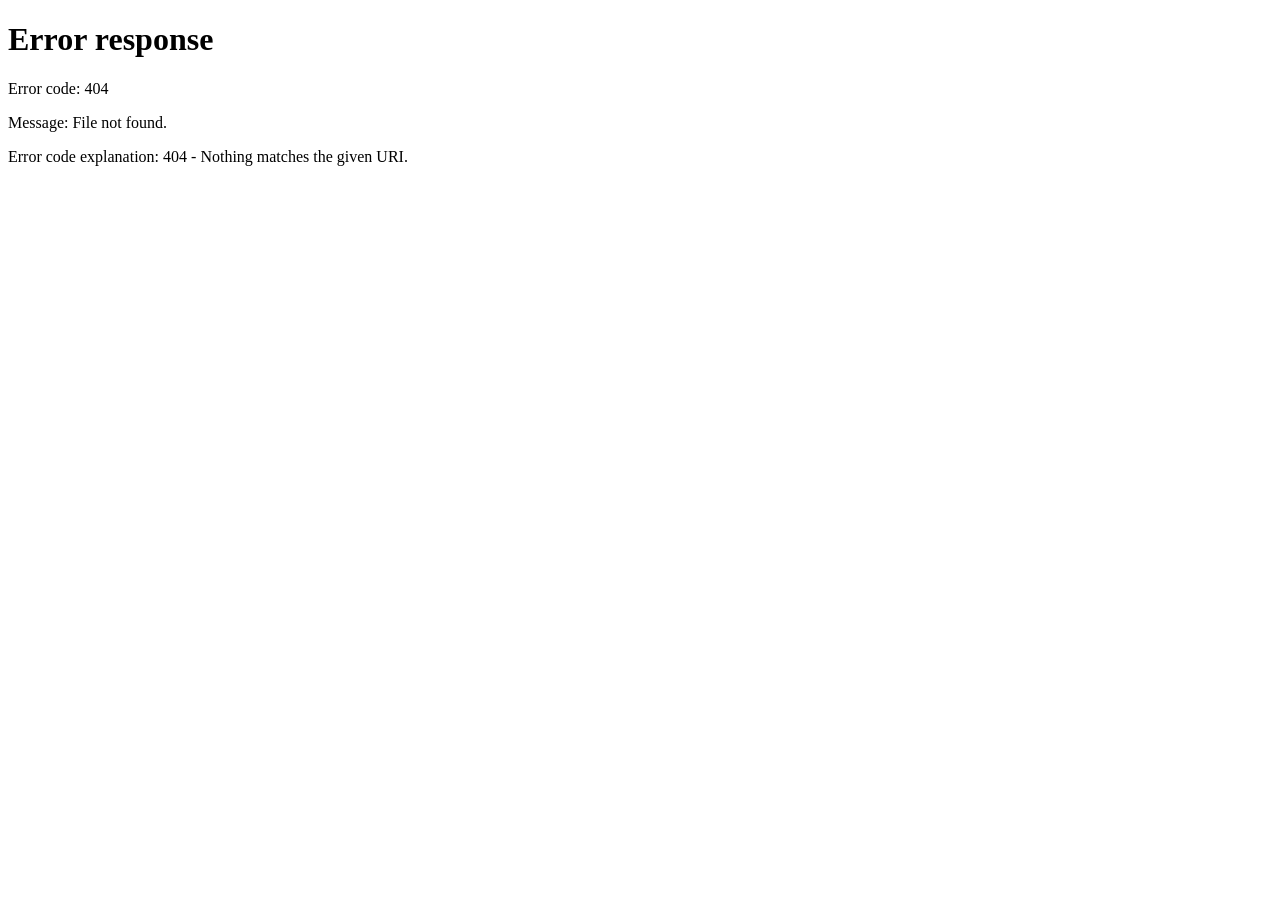
==== web/app.html @ d31b61a2 "fix(web): reset car position after handler click" ====
<!doctype html>
<html lang="pt-BR">
  <head>
    <meta charset="UTF-8" />
    <meta name="viewport" content="width=device-width, initial-scale=1.0" />
    <title>Dashboard - Estaciona AI</title>
    <meta name="description" content="Painel de controle 3D do Estaciona AI" />
    <link rel="icon" href="data:," />
    <link rel="preconnect" href="https://fonts.googleapis.com" />
    <link rel="preconnect" href="https://fonts.gstatic.com" crossorigin />
    <link
      href="https://fonts.googleapis.com/css2?family=Outfit:wght@400;600;700&display=swap"
      rel="stylesheet"
      media="print"
      onload="this.media = 'all'"
    />
    <noscript
      ><link
        href="https://fonts.googleapis.com/css2?family=Outfit:wght@400;600;700&display=swap"
        rel="stylesheet"
    /></noscript>
    <link rel="stylesheet" href="css/styles.css" />
    <link
      rel="preload"
      href="assets/reconstruction/melhorresultado_web.glb"
      as="fetch"
      crossorigin
    />
    <style>
      * {
        margin: 0;
        padding: 0;
        box-sizing: border-box;
      }

      body {
        font-family: var(--font-main);
        background: #0f1117;
        color: #e2e8f0;
        overflow: hidden;
        height: 100vh;
      }

      .dashboard-nav {
        position: fixed;
        top: 0;
        left: 0;
        right: 0;
        height: 48px;
        display: flex;
        align-items: center;
        justify-content: space-between;
        padding: 0 1.25rem;
        background: rgba(15, 17, 23, 0.9);
        backdrop-filter: blur(12px);
        -webkit-backdrop-filter: blur(12px);
        border-bottom: 1px solid rgba(255, 255, 255, 0.06);
        z-index: 100;
      }

      .dashboard-nav .logo {
        display: flex;
        align-items: center;
        text-decoration: none;
      }

      .dashboard-nav .logo-text {
        font-size: 1.4rem;
        font-weight: 700;
        color: #e2e8f0;
        letter-spacing: -0.5px;
      }

      .dashboard-nav .logo-pin {
        display: flex;
        align-items: center;
        justify-content: center;
        background-color: var(--primary-green);
        color: #fff;
        font-weight: 800;
        font-size: 0.75rem;
        height: 28px;
        width: 28px;
        border-radius: 50% 50% 50% 0;
        transform: rotate(-45deg);
        margin-left: 5px;
        margin-top: -4px;
        box-shadow: 0 2px 8px rgba(28, 167, 69, 0.35);
      }

      .dashboard-nav .logo-pin span {
        transform: rotate(45deg);
      }

      .nav-right {
        display: flex;
        align-items: center;
        gap: 1rem;
      }

      .user-badge {
        display: flex;
        align-items: center;
        gap: 0.5rem;
        font-size: 0.85rem;
        color: #94a3b8;
      }

      .user-avatar {
        width: 32px;
        height: 32px;
        border-radius: 50%;
        background: linear-gradient(
          135deg,
          var(--primary-green),
          var(--primary-dark)
        );
        display: flex;
        align-items: center;
        justify-content: center;
        font-weight: 700;
        font-size: 0.8rem;
        color: #fff;
      }

      .btn-logout {
        padding: 0.4rem 1rem;
        border: 1px solid rgba(255, 255, 255, 0.1);
        border-radius: 8px;
        background: transparent;
        color: #94a3b8;
        font-family: var(--font-main);
        font-size: 0.85rem;
        cursor: pointer;
        transition: all 0.25s ease;
      }

      .btn-logout:hover {
        background: rgba(220, 38, 38, 0.1);
        border-color: rgba(220, 38, 38, 0.3);
        color: #f87171;
      }

      #viewport {
        position: fixed;
        top: 48px;
        left: 0;
        right: 0;
        bottom: 0;
      }

      #viewport canvas {
        display: block;
        width: 100%;
        height: 100%;
      }

      .loading-overlay {
        position: fixed;
        top: 48px;
        left: 0;
        right: 0;
        bottom: 0;
        background: #0f1117;
        display: flex;
        flex-direction: column;
        align-items: center;
        justify-content: center;
        z-index: 50;
        transition: opacity 0.6s ease;
      }

      .loading-overlay.hidden {
        opacity: 0;
        pointer-events: none;
      }

      .loading-ring {
        width: 56px;
        height: 56px;
        border: 3px solid rgba(28, 167, 69, 0.15);
        border-top-color: var(--primary-green);
        border-radius: 50%;
        animation: spin 1s linear infinite;
        margin-bottom: 1.5rem;
      }

      @keyframes spin {
        to {
          transform: rotate(360deg);
        }
      }

      .loading-text {
        font-size: 1rem;
        color: #64748b;
        font-weight: 500;
      }

      .loading-progress {
        margin-top: 0.75rem;
        font-size: 0.85rem;
        color: var(--primary-green);
        font-weight: 600;
        font-variant-numeric: tabular-nums;
      }

      .info-panel {
        position: fixed;
        bottom: 1.25rem;
        left: 1.25rem;
        background: rgba(15, 17, 23, 0.8);
        backdrop-filter: blur(12px);
        -webkit-backdrop-filter: blur(12px);
        border: 1px solid rgba(255, 255, 255, 0.06);
        border-radius: 12px;
        padding: 1rem 1.25rem;
        z-index: 60;
        pointer-events: none;
        width: 320px;
        opacity: 0;
        transform: translateY(20px);
        transition:
          opacity 0.5s cubic-bezier(0.16, 1, 0.3, 1),
          transform 0.5s cubic-bezier(0.16, 1, 0.3, 1);
      }

      .info-panel.visible {
        opacity: 1;
        transform: translateY(0);
        pointer-events: auto;
      }

      .info-panel h4 {
        font-size: 0.85rem;
        text-transform: uppercase;
        letter-spacing: 1px;
        color: #64748b;
        margin-bottom: 0.5rem;
      }

      .info-panel p {
        font-size: 1rem;
        color: #e2e8f0;
        margin-bottom: 0.3rem;
        line-height: 1.5;
      }

      .info-panel .highlight {
        color: var(--primary-green);
        font-weight: 700;
        font-size: 1.1rem;
      }

      .btn-back {
        position: fixed;
        top: 5rem;
        left: 50%;
        transform: translateX(-50%) translateY(-20px);
        background: var(--primary-green);
        color: white;
        border: none;
        padding: 0.6rem 1.2rem;
        border-radius: 30px;
        font-family: var(--font-main);
        font-weight: 600;
        font-size: 0.9rem;
        cursor: pointer;
        z-index: 70;
        opacity: 0;
        pointer-events: none;
        transition: all 0.3s cubic-bezier(0.175, 0.885, 0.32, 1.275);
        box-shadow: 0 4px 15px rgba(28, 167, 69, 0.4);
      }

      .btn-back.visible {
        opacity: 1;
        pointer-events: auto;
        transform: translateX(-50%) translateY(0);
      }

      .btn-back:hover {
        background: #158a36;
      }

      .spot-pill {
        display: flex;
        align-items: center;
        justify-content: center;
        height: 32px;
        border-radius: 6px;
        font-family: var(--font-main);
        font-size: 0.75rem;
        font-weight: 700;
        cursor: pointer;
        transition: all 0.2s cubic-bezier(0.4, 0, 0.2, 1);
        background: rgba(255, 255, 255, 0.03);
        color: #94a3b8;
        border: 1px solid rgba(255, 255, 255, 0.08);
        user-select: none;
      }

      .spot-pill.free-standard {
        background: rgba(28, 167, 69, 0.12);
        color: #4ade80;
        border-color: rgba(28, 167, 69, 0.25);
      }
      .spot-pill.free-standard:hover {
        background: rgba(28, 167, 69, 0.2);
        border-color: rgba(28, 167, 69, 0.45);
        box-shadow: 0 0 8px rgba(28, 167, 69, 0.2);
      }
      .spot-pill.free-pcd {
        background: rgba(37, 99, 235, 0.12);
        color: #60a5fa;
        border-color: rgba(37, 99, 235, 0.25);
      }
      .spot-pill.free-pcd:hover {
        background: rgba(37, 99, 235, 0.2);
        border-color: rgba(37, 99, 235, 0.45);
        box-shadow: 0 0 8px rgba(37, 99, 235, 0.2);
      }
      .spot-pill.free-elderly {
        background: rgba(139, 92, 246, 0.12);
        color: #c084fc;
        border-color: rgba(139, 92, 246, 0.25);
      }
      .spot-pill.free-elderly:hover {
        background: rgba(139, 92, 246, 0.2);
        border-color: rgba(139, 92, 246, 0.45);
        box-shadow: 0 0 8px rgba(139, 92, 246, 0.2);
      }
      .spot-pill.occupied {
        background: rgba(239, 68, 68, 0.12);
        color: #f87171;
        border-color: rgba(239, 68, 68, 0.25);
      }
      .spot-pill.occupied:hover {
        background: rgba(239, 68, 68, 0.2);
        border-color: rgba(239, 68, 68, 0.45);
        box-shadow: 0 0 8px rgba(239, 68, 68, 0.2);
      }
      .spot-pill.reserved {
        background: rgba(234, 179, 8, 0.12);
        color: #fde047;
        border-color: rgba(234, 179, 8, 0.25);
      }
      .spot-pill.reserved:hover {
        background: rgba(234, 179, 8, 0.2);
        border-color: rgba(234, 179, 8, 0.45);
        box-shadow: 0 0 8px rgba(234, 179, 8, 0.2);
      }

      #markersLayer {
        position: absolute;
        top: 0;
        left: 0;
        right: 0;
        bottom: 0;
        pointer-events: none;
        z-index: 10;
        overflow: hidden;
      }

      .marker-wrapper {
        position: absolute;
        top: 0;
        left: 0;
        will-change: transform;
      }

      .marker-content {
        position: absolute;
        width: 54px;
        height: 72px;
        transform: translate(-50%, -100%);
        transform-origin: bottom center;
        animation: float-pin 1.5s ease-in-out infinite;
        cursor: pointer;
        pointer-events: auto;
        transition: transform 0.2s cubic-bezier(0.175, 0.885, 0.32, 1.275);
      }

      .marker-content:hover {
        transform: translate(-50%, -100%) scale(1.15);
      }

      .marker-svg {
        display: block;
        width: 100%;
        height: 100%;
      }

      .marker-label {
        position: absolute;
        bottom: 100%;
        left: 50%;
        transform: translateX(-50%);
        margin-bottom: 8px;
        background: rgba(15, 17, 23, 0.9);
        backdrop-filter: blur(8px);
        border: 1px solid rgba(255, 255, 255, 0.1);
        padding: 0.35rem 0.7rem;
        border-radius: 6px;
        font-size: 0.75rem;
        font-weight: 600;
        color: #e2e8f0;
        white-space: nowrap;
        opacity: 0;
        transition: opacity 0.2s;
        pointer-events: none;
        box-shadow: 0 4px 12px rgba(0, 0, 0, 0.5);
      }

      .marker-content:hover .marker-label {
        opacity: 1;
      }

      @keyframes float-pin {
        0%,
        100% {
          margin-top: -5px;
        }
        50% {
          margin-top: -15px;
        }
      }

      @keyframes pulse-ring {
        0% {
          transform: translate(-50%, -50%) scale(0.5);
          opacity: 0.8;
        }
        100% {
          transform: translate(-50%, -50%) scale(3.5);
          opacity: 0;
        }
      }

      @media (max-width: 600px) {
        .dashboard-nav .logo-text {
          font-size: 1.1rem;
        }
        .dashboard-nav .logo-pin {
          height: 24px;
          width: 24px;
          font-size: 0.65rem;
        }
        .info-panel {
          bottom: 1rem;
          left: 1rem;
          right: 1rem;
          width: auto;
          padding: 0.8rem 1rem;
        }
        .info-panel p {
          display: flex;
          justify-content: space-between;
        }
      }

      .popup-overlay {
        position: fixed;
        top: 0;
        left: 0;
        right: 0;
        bottom: 0;
        background: rgba(15, 17, 23, 0.7);
        backdrop-filter: blur(8px);
        display: flex;
        align-items: center;
        justify-content: center;
        z-index: 1000;
        opacity: 0;
        pointer-events: none;
        transition: opacity 0.4s ease;
      }
      .popup-overlay.active {
        opacity: 1;
        pointer-events: auto;
      }
      .popup-card {
        background: rgba(30, 41, 59, 0.8);
        backdrop-filter: blur(20px);
        border: 1px solid rgba(255, 255, 255, 0.1);
        border-radius: 16px;
        padding: 2rem;
        width: 90%;
        max-width: 400px;
        text-align: center;
        box-shadow: 0 20px 40px rgba(0, 0, 0, 0.5);
        transform: scale(0.9);
        transition: transform 0.4s cubic-bezier(0.34, 1.56, 0.64, 1);
      }
      .popup-overlay.active .popup-card {
        transform: scale(1);
      }
      .popup-card h3 {
        font-size: 1.5rem;
        margin-bottom: 1rem;
        color: #fff;
      }
      .popup-card p {
        color: #94a3b8;
        font-size: 0.95rem;
        margin-bottom: 1.5rem;
      }
      .popup-buttons {
        display: flex;
        gap: 1rem;
        justify-content: center;
      }
      .popup-btn {
        padding: 0.75rem 1.5rem;
        border: none;
        border-radius: 8px;
        font-family: var(--font-main);
        font-weight: 600;
        cursor: pointer;
        transition: all 0.2s;
      }
      .popup-btn-yes {
        background: #1ca745;
        color: #fff;
      }
      .popup-btn-yes:hover {
        background: #15803d;
        box-shadow: 0 0 12px rgba(28, 167, 69, 0.4);
      }
      .popup-btn-no {
        background: rgba(255, 255, 255, 0.1);
        color: #fff;
        border: 1px solid rgba(255, 255, 255, 0.2);
      }
      .popup-btn-no:hover {
        background: rgba(220, 38, 38, 0.2);
        border-color: rgba(220, 38, 38, 0.4);
        color: #f87171;
      }
    </style>
  </head>

  <body>
    <nav class="dashboard-nav">
      <a href="/" class="logo">
        <span class="logo-text">Estaciona</span>
        <div class="logo-pin"><span>AI</span></div>
      </a>
      <div class="nav-right">
        <div class="user-menu-container" style="position: relative">
          <div
            class="user-badge"
            id="userBadgeBtn"
            style="
              cursor: pointer;
              padding: 0.4rem 0.6rem;
              border-radius: 8px;
              transition: background 0.2s;
            "
            onclick="toggleUserMenu()"
          >
            <div class="user-avatar" id="userAvatar">A</div>
            <span id="userName" style="font-weight: 500">admin</span>
            <span style="font-size: 0.6rem; margin-left: 4px; color: #64748b"
              >▼</span
            >
          </div>

          <div
            id="userDropdown"
            style="
              display: none;
              position: absolute;
              top: 110%;
              right: 0;
              background: rgba(15, 17, 23, 0.95);
              backdrop-filter: blur(12px);
              border: 1px solid rgba(255, 255, 255, 0.1);
              border-radius: 12px;
              padding: 0.5rem;
              min-width: 160px;
              box-shadow: 0 10px 25px rgba(0, 0, 0, 0.6);
              z-index: 200;
            "
          >
            <div
              style="
                padding: 0.5rem;
                border-bottom: 1px solid rgba(255, 255, 255, 0.06);
                margin-bottom: 0.5rem;
              "
            >
              <span
                style="
                  font-size: 0.75rem;
                  color: #64748b;
                  text-transform: uppercase;
                  font-weight: 700;
                  letter-spacing: 0.5px;
                "
                >Configurações</span
              >
            </div>
            <a
              id="adminPanelLink"
              href="/dashboard"
              style="
                display: none;
                color: #10b981;
                text-decoration: none;
                font-size: 0.85rem;
                padding: 0.6rem 0.8rem;
                border-radius: 6px;
                margin-bottom: 0.2rem;
                transition: background 0.2s;
              "
              onmouseover="this.style.background='rgba(16, 185, 129, 0.1)'"
              onmouseout="this.style.background='transparent'"
            >
              Painel Gerencial
            </a>
            <button
              class="btn-logout"
              id="logoutBtn"
              onclick="handleLogout()"
              style="
                width: 100%;
                text-align: left;
                border: none;
                padding: 0.6rem 0.8rem;
                border-radius: 6px;
              "
            >
              Sair da conta
            </button>
          </div>
        </div>
      </div>
    </nav>

    <div id="viewport">
      <div id="markersLayer"></div>
    </div>

    <div class="loading-overlay" id="loadingOverlay">
      <div class="loading-ring"></div>
      <div class="loading-text">Carregando modelo 3D...</div>
      <div class="loading-progress" id="loadingProgress">0%</div>
    </div>

    <div class="info-panel" id="infoPanel" onclick="event.stopPropagation()">
      <h4>VAGAS LIVRES</h4>
      <div id="infoPanelContent"></div>
    </div>

    <div class="popup-overlay" id="confirmationPopup">
      <div class="popup-card">
        <h3>Confirmação de Ocupação</h3>
        <p id="popupText">
          Detectamos um veículo na vaga reservada. Foi você quem estacionou?
        </p>
        <div class="popup-buttons">
          <button
            class="popup-btn popup-btn-no"
            onclick="window.handlePopupResponse(false)"
          >
            Não
          </button>
          <button
            class="popup-btn popup-btn-yes"
            onclick="window.handlePopupResponse(true)"
          >
            Sim
          </button>
        </div>
      </div>
    </div>

    <div class="popup-overlay" id="extensionPopup">
      <div class="popup-card">
        <h3>Tempo de Reserva Expirado</h3>
        <p>
          Seu tempo de reserva expirou. Deseja estender a reserva por mais 30
          segundos?
        </p>
        <div class="popup-buttons">
          <button
            class="popup-btn popup-btn-no"
            onclick="window.handleExtensionResponse(false)"
          >
            Não
          </button>
          <button
            class="popup-btn popup-btn-yes"
            onclick="window.handleExtensionResponse(true)"
          >
            Sim
          </button>
        </div>
      </div>
    </div>

    <button class="btn-back" id="backBtn" onclick="resetCamera()">
      ← Voltar à Visão Geral
    </button>

    <script type="importmap">
      {
        "imports": {
          "three": "./lib/three/three.module.js?v=2",
          "three/addons/loaders/GLTFLoader.js": "./lib/three/GLTFLoader.js?v=2",
          "three/addons/loaders/DRACOLoader.js": "./lib/three/DRACOLoader.js?v=2"
        }
      }
    </script>

    <script type="module">
      import * as THREE from "three";
      import { GLTFLoader } from "three/addons/loaders/GLTFLoader.js";
      import { DRACOLoader } from "three/addons/loaders/DRACOLoader.js";

      const isLoggedIn =
        sessionStorage.getItem("estaciona_logged_in") === "true" ||
        localStorage.getItem("estaciona_logged_in") === "true";
      if (!isLoggedIn) {
        window.location.href = "/login";
      }

      const userEmail =
        sessionStorage.getItem("estaciona_user") ||
        localStorage.getItem("estaciona_user") ||
        "admin";
      const userName =
        sessionStorage.getItem("estaciona_name") ||
        localStorage.getItem("estaciona_name") ||
        userEmail.split("@")[0];
      const initial = userName.charAt(0).toUpperCase();
      document.getElementById("userAvatar").textContent = initial;
      document.getElementById("userName").textContent = userName;

      const token = sessionStorage.getItem("estaciona_token") || localStorage.getItem("estaciona_token");
      if (token) {
        try {
          const payload = JSON.parse(atob(token.split('.')[1]));
          if (payload.role === 'admin') {
            const adminLink = document.getElementById("adminPanelLink");
            if (adminLink) adminLink.style.display = 'block';
          }
        } catch(e) {}
      }
      window.wakeUpAudio = function() {
        const AudioContext = window.AudioContext || window.webkitAudioContext;
        if (!window.audioCtx) window.audioCtx = new AudioContext();
        if (window.audioCtx.state === 'suspended') window.audioCtx.resume();
      };
      document.addEventListener("pointerdown", window.wakeUpAudio, { passive: true });

      window.sounds = {
        playBeep: function() {
          window.wakeUpAudio();
          const check = () => {
            if (window.audioCtx.state === 'running') this._playBeep();
            else setTimeout(check, 10);
          };
          check();
        },
        _playBeep: function() {
          const t = window.audioCtx.currentTime;
          const osc = window.audioCtx.createOscillator();
          const gain = window.audioCtx.createGain();
          osc.type = 'sine';
          osc.frequency.setValueAtTime(880, t); 
          osc.frequency.exponentialRampToValueAtTime(1760, t + 0.1);
          gain.gain.setValueAtTime(0, t);
          gain.gain.linearRampToValueAtTime(0.1, t + 0.02);
          gain.gain.exponentialRampToValueAtTime(0.001, t + 0.1);
          osc.connect(gain); gain.connect(window.audioCtx.destination);
          osc.start(t); osc.stop(t + 0.1);
        },

        playWoosh: function() {
          window.wakeUpAudio();
          const check = () => {
            if (window.audioCtx.state === 'running') this._playWoosh();
            else setTimeout(check, 10);
          };
          check();
        },
        _playWoosh: function() {
          const t = window.audioCtx.currentTime;
          const osc = window.audioCtx.createOscillator();
          const gain = window.audioCtx.createGain();
          osc.type = 'triangle';
          osc.frequency.setValueAtTime(250, t);
          osc.frequency.exponentialRampToValueAtTime(40, t + 0.5);
          gain.gain.setValueAtTime(0, t);
          gain.gain.linearRampToValueAtTime(0.05, t + 0.1);
          gain.gain.linearRampToValueAtTime(0, t + 0.5);
          osc.connect(gain); gain.connect(window.audioCtx.destination);
          osc.start(t); osc.stop(t + 0.5);
        },

        playPop: function() {
          window.wakeUpAudio();
          const check = () => {
            if (window.audioCtx.state === 'running') this._playPop();
            else setTimeout(check, 10);
          };
          check();
        },
        _playPop: function() {
          const t = window.audioCtx.currentTime;
          const osc = window.audioCtx.createOscillator();
          const gain = window.audioCtx.createGain();
          osc.type = 'square';
          osc.frequency.setValueAtTime(400, t);
          osc.frequency.exponentialRampToValueAtTime(200, t + 0.1);
          gain.gain.setValueAtTime(0, t);
          gain.gain.linearRampToValueAtTime(0.03, t + 0.01);
          gain.gain.exponentialRampToValueAtTime(0.001, t + 0.1);
          osc.connect(gain); gain.connect(window.audioCtx.destination);
          osc.start(t); osc.stop(t + 0.1);
        }
      };

      const simulatedUserId =
        sessionStorage.getItem("estaciona_id") ||
        localStorage.getItem("estaciona_id");
      let activePinpointPath = null;
      let currentReservation = null;
      let reservationTimerId = null;
      let reservationCountdown = 0;
      let hasExtended = false;

      const host = window.location.hostname || "localhost";
      const isIP = /^([0-9]{1,3}\.){3}[0-9]{1,3}$/.test(host);
      const isLocal =
        host === "localhost" ||
        host === "127.0.0.1" ||
        host.includes("ngrok") ||
        host.startsWith("192.168.") ||
        host.startsWith("10.") ||
        host.startsWith("172.") ||
        host.endsWith(".local") ||
        isIP;
      const apiHost = host.includes("ngrok") ? "localhost" : host;
      const apiUrl = isLocal
        ? `http://${apiHost}:8000`
        : "https://api.estaciona.tech";

      function requestRecommendationAndReserve(pathData) {
        if (!simulatedUserId) {
          console.warn("User not loaded.");
          return;
        }
        activePinpointPath = pathData;
        let serverRoute = null;

        fetch(`${apiUrl}/reservations/recommend?user_id=${simulatedUserId}`)
          .then((res) => {
            if (!res.ok) throw new Error("Estacionamento Lotado");
            return res.json();
          })
          .then((data) => {
            serverRoute = data.route;
            const spotId = data.recommended_spot;
            const expiresAt = new Date(Date.now() + 120 * 1000).toISOString();

            return fetch(`${apiUrl}/reservations`, {
              method: "POST",
              headers: {
                "Content-Type": "application/json",
              },
              body: JSON.stringify({
                user_id: simulatedUserId,
                spot_id: spotId,
                expires_at: expiresAt,
              }),
            });
          })
          .then((res) => {
            if (!res.ok) throw new Error("Falha ao reservar vaga");
            return res.json();
          })
          .then((reservation) => {
            currentReservation = {
              id: reservation.id,
              spot_id: reservation.spot_id,
            };

            const spotObj = spotsMeshes[reservation.spot_id];
            if (spotObj) {
              spotObj.status = "reserved";
              spotObj.mesh.material.color.setHex(0xeab308);
              spotObj.line.material.color.setHex(0xeab308);

              const actualY =
                spotObj.data.terrainY !== undefined
                  ? spotObj.data.terrainY
                  : -6.0;

              const spotPos = new THREE.Vector3(
                spotObj.data.center3D.x,
                actualY,
                spotObj.data.center3D.z,
              );

              if (serverRoute && serverRoute.length > 0) {
                let routePoints = [];
                let lastIdx = 0;
                for (const nodeId of serverRoute) {
                  if (nodeId === "cam-01") {
                    if (pathData[0]) {
                      routePoints.push({x: pathData[0].x, y: pathData[0].y, z: pathData[0].z});
                      lastIdx = 0;
                    }
                  } else if (nodeId.startsWith("path_node_")) {
                    const idx = parseInt(nodeId.split("_")[2], 10);
                    if (pathData[idx]) {
                      routePoints.push({x: pathData[idx].x, y: pathData[idx].y, z: pathData[idx].z});
                      lastIdx = idx;
                    }
                  }
                }

                if (pathData[lastIdx + 1]) {
                  const p = pathData[lastIdx + 1];
                  routePoints.push({x: p.x, y: p.y, z: p.z});
                }

                if (routePoints.length > 1) {
                  let closestSegmentIndex = 0;
                  let minDistance = Infinity;
                  let bestProjectedPoint = null;

                  for (let i = 0; i < routePoints.length - 1; i++) {
                    const A = new THREE.Vector3(routePoints[i].x, routePoints[i].y, routePoints[i].z);
                    const B = new THREE.Vector3(routePoints[i + 1].x, routePoints[i + 1].y, routePoints[i + 1].z);

                    const ab = new THREE.Vector3().subVectors(B, A);
                    const as = new THREE.Vector3().subVectors(spotPos, A);

                    const abLenSq = ab.lengthSq();
                    let t = abLenSq > 0 ? as.dot(ab) / abLenSq : 0;
                    t = Math.max(0, Math.min(1, t));

                    const P = new THREE.Vector3().copy(A).add(ab.multiplyScalar(t));
                    const dist = P.distanceTo(spotPos);

                    if (dist < minDistance) {
                      minDistance = dist;
                      closestSegmentIndex = i;
                      bestProjectedPoint = P;
                    }
                  }

                  const truncatedPath = routePoints.slice(0, closestSegmentIndex + 1);
                  activeCarPath = [
                    ...truncatedPath,
                    { x: bestProjectedPoint.x, y: bestProjectedPoint.y, z: bestProjectedPoint.z },
                    { x: spotPos.x, y: spotPos.y, z: spotPos.z },
                  ];
                } else if (routePoints.length === 1) {
                  activeCarPath = [
                    { x: routePoints[0].x, y: routePoints[0].y, z: routePoints[0].z },
                    { x: spotPos.x, y: spotPos.y, z: spotPos.z },
                  ];
                } else {
                  activeCarPath = pathData;
                }
              } else {
                activeCarPath = pathData;
              }
            } else {
              activeCarPath = pathData;
            }

            createStaticPathLine(activeCarPath);
            currentPathIndex = 0;
            carFinishedRoute = false;
            carGroup.position.set(pathData[0].x, pathData[0].y, pathData[0].z);
            carGroup.visible = true;
            hasExtended = false;
            startReservationTimer(90);
            document.getElementById("infoPanel").classList.add("visible");
            window.sounds.playPop();
          })
          .catch((err) => {
            console.error(err);
            alert(err.message || "Erro na recomendação");
            window.resetCamera();
          });
      }

      const viewport = document.getElementById("viewport");
      const scene = new THREE.Scene();
      scene.background = new THREE.Color(0x0f1117);

      scene.fog = new THREE.FogExp2(0x0f1117, 0.002);

      const isMobile = /Mobi|Android/i.test(navigator.userAgent);

      const gridGeo = new THREE.BufferGeometry();
      const gridSize = isMobile ? 60 : 100;
      const gridSpacing = 2.0;
      const posArray = new Float32Array(gridSize * gridSize * 3);
      let idx = 0;
      for (let x = -gridSize / 2; x < gridSize / 2; x++) {
        for (let z = -gridSize / 2; z < gridSize / 2; z++) {
          posArray[idx++] = x * gridSpacing;
          posArray[idx++] = -25;
          posArray[idx++] = z * gridSpacing;
        }
      }
      gridGeo.setAttribute("position", new THREE.BufferAttribute(posArray, 3));

      const circleCanvas = document.createElement("canvas");
      circleCanvas.width = 32;
      circleCanvas.height = 32;
      const circleCtx = circleCanvas.getContext("2d");
      circleCtx.beginPath();
      circleCtx.arc(16, 16, 16, 0, Math.PI * 2);
      circleCtx.fillStyle = "#ffffff";
      circleCtx.fill();
      const circleTexture = new THREE.CanvasTexture(circleCanvas);

      const gridMat = new THREE.PointsMaterial({
        size: 0.18,
        color: 0x1ca745,
        transparent: true,
        opacity: 0.4,
        map: circleTexture,
        depthWrite: false,
      });
      const particlesMesh = new THREE.Points(gridGeo, gridMat);
      scene.add(particlesMesh);

      const camera = new THREE.PerspectiveCamera(
        50,
        viewport.clientWidth / viewport.clientHeight,
        0.1,
        1000,
      );
      camera.position.set(15, 12, 15);

      const renderer = new THREE.WebGLRenderer({
        antialias: true,
        alpha: false,
      });
      renderer.setSize(viewport.clientWidth, viewport.clientHeight);
      renderer.setPixelRatio(
        isMobile
          ? Math.min(window.devicePixelRatio, 1.5)
          : Math.min(window.devicePixelRatio, 2),
      );
      renderer.toneMapping = THREE.ACESFilmicToneMapping;
      renderer.toneMappingExposure = 1.2;
      renderer.outputColorSpace = THREE.SRGBColorSpace;
      viewport.appendChild(renderer.domElement);

      const ambientLight = new THREE.AmbientLight(0xffffff, 0.6);
      scene.add(ambientLight);

      const keyLight = new THREE.DirectionalLight(0xfff4e6, 1.2);
      keyLight.position.set(10, 20, 10);
      keyLight.castShadow = false;
      scene.add(keyLight);

      const fillLight = new THREE.DirectionalLight(0xc4d4f7, 0.5);
      fillLight.position.set(-10, 10, -10);
      scene.add(fillLight);

      const rimLight = new THREE.DirectionalLight(0x1ca745, 0.3);
      rimLight.position.set(0, 5, -15);
      scene.add(rimLight);

      let loadedModelBounds = null;
      let globalCameraPos = new THREE.Vector3();
      let globalCameraTarget = new THREE.Vector3();

      let currentCameraTarget = new THREE.Vector3();
      let targetCameraPos = new THREE.Vector3();
      let targetCameraLookAt = new THREE.Vector3();
      let currentFocusCamData = null;
      let activeCarPath = null;
      let currentPathIndex = 0;
      let carFinishedRoute = false;

      function updateCameraPosition() {
        if (!loadedModelBounds) return;
        const { center, size } = loadedModelBounds;

        const aspect = viewport.clientWidth / viewport.clientHeight;
        let distMult = 0.55;
        if (aspect < 1) {
          distMult = 0.55 * Math.max(1, (1 / aspect) * 1.4);
        }

        const dist = size.length() * distMult;
        const angle = Math.PI / 4;
        const yOffset = size.y * 0.35;

        globalCameraPos.set(
          center.x - dist * Math.cos(angle),
          center.y + dist * Math.sin(angle),
          center.z - dist * Math.cos(angle),
        );
        globalCameraTarget.set(center.x, center.y - yOffset, center.z);

        if (!currentFocusCamData) {
          targetCameraPos.copy(globalCameraPos);
          targetCameraLookAt.copy(globalCameraTarget);
        }
      }

      const dracoLoader = new DRACOLoader();
      dracoLoader.setDecoderPath("./lib/draco/");
      const loader = new GLTFLoader();
      loader.setDRACOLoader(dracoLoader);
      const modelPath = "assets/reconstruction/melhorresultado_web.glb";
      const loadingOverlay = document.getElementById("loadingOverlay");
      const loadingProgress = document.getElementById("loadingProgress");

      let loadedModel = null;

      let lancerModel = null;
      let pendingCars = [];

      function loadCarModel() {
        loader.load(
          "assets/car/mitsubishi_lancer_evolution_viii_low_poly.glb",
          function (gltf) {
            const model = gltf.scene;
            const box = new THREE.Box3().setFromObject(model);
            const size = box.getSize(new THREE.Vector3());
            const maxDim = Math.max(size.x, size.y, size.z);
            const scale = 1.1 / maxDim;
            model.scale.setScalar(scale);
            const center = box.getCenter(new THREE.Vector3());
            model.position.sub(center).multiplyScalar(scale);
            const newBox = new THREE.Box3().setFromObject(model);
            model.position.y -= newBox.min.y;
            model.traverse((child) => {
              if (child.isMesh) {
                child.castShadow = true;
                child.receiveShadow = true;
              }
            });
            lancerModel = model;
            pendingCars.forEach((data) => {
              const { group } = data;
              group.clear();
              group.add(lancerModel.clone());
            });
            if (typeof carGroup !== "undefined" && carGroup) {
              carGroup.clear();
              carGroup.add(lancerModel.clone());
            }
          },
          undefined,
          (err) => console.error("Erro ao carregar o Lancer:", err),
        );
      }

      loader.load(
        modelPath,
        (gltf) => {
          const model = gltf.scene;
          loadedModel = model;

          const box = new THREE.Box3().setFromObject(model);
          const center = box.getCenter(new THREE.Vector3());
          const size = box.getSize(new THREE.Vector3());

          model.position.sub(center);

          const maxDim = Math.max(size.x, size.y, size.z);
          const scale = 15 / maxDim;
          model.scale.setScalar(scale);

          scene.add(model);

          model.updateMatrixWorld(true);

          const finalBox = new THREE.Box3().setFromObject(model);

          loadedModelBounds = {
            center: finalBox.getCenter(new THREE.Vector3()),
            size: finalBox.getSize(new THREE.Vector3()),
          };

          updateCameraPosition();

          camera.position.copy(globalCameraPos);
          currentCameraTarget.copy(globalCameraTarget);
          camera.lookAt(currentCameraTarget);

          loadCarModel();

          fetch("data/config.json?v=" + Date.now())
            .then((res) => res.json())
            .then((data) => {
              configData = data;
              data.forEach((pin) => createPinpoint(pin));
              updateInfoPanel();
              loadSpots();
            })
            .catch((err) =>
              console.error("Erro ao carregar config.json:", err),
            );

          fetch("data/global_camera.json?v=" + Date.now())
            .then((res) => { if (res.ok) return res.json(); else throw new Error(); })
            .then((data) => {
              if (data && data.position && data.target) {
                globalCameraPos.set(data.position.x, data.position.y, data.position.z);
                globalCameraTarget.set(data.target.x, data.target.y, data.target.z);
                if (!currentFocusCamData) {
                  targetCameraPos.copy(globalCameraPos);
                  targetCameraLookAt.copy(globalCameraTarget);
                  camera.position.copy(globalCameraPos);
                  currentCameraTarget.copy(globalCameraTarget);
                  camera.lookAt(currentCameraTarget);
                }
              }
            }).catch(e => console.log('global_camera.json não configurado.'));
        },
        (xhr) => {
          if (xhr.lengthComputable) {
            const pct = Math.round((xhr.loaded / xhr.total) * 100);
            loadingProgress.textContent = pct + "%";
          }
        },
        (error) => {
          console.error("Erro ao carregar o modelo:", error);
          loadingProgress.textContent = "";
          document.querySelector(".loading-text").textContent =
            "Erro ao carregar o modelo 3D.";
          document.querySelector(".loading-ring").style.borderTopColor =
            "#dc2626";
        },
      );

      const carGroup = new THREE.Group();
      carGroup.visible = false;
      scene.add(carGroup);

      let configData = [];
      let parkingSpotsData = [];
      let spotsMeshes = {};
      let spotsCars = {};
      let totalSpots = 0;
      let freeSpots = 0;

      function updateInfoPanel() {
        if (currentReservation) {
          const minutes = Math.floor(reservationCountdown / 60);
          const seconds = reservationCountdown % 60;
          const formattedTime = `${minutes}:${seconds < 10 ? "0" : ""}${seconds}`;

          let infoHTML = `
          <div class="info-row" style="margin-bottom: 12px;">
            <p style="margin-bottom: 4px; display: flex; justify-content: space-between; align-items: center; width: 100%;">
              <span>Vaga Reservada</span>
              <span class="highlight" style="color: #eab308;">${currentReservation.spot_id}</span>
            </p>
            <p style="margin-top: 8px; font-size: 0.9rem; color: #94a3b8;">
              Tempo de expiração: <strong style="color: #e2e8f0; font-size: 1rem;">${formattedTime}</strong>
            </p>
          </div>
        `;
          document.getElementById("infoPanel").querySelector("h4").textContent =
            "RESERVA ATIVA";
          document.getElementById("infoPanelContent").innerHTML = infoHTML;
          return;
        }

        document.getElementById("infoPanel").querySelector("h4").textContent =
          "VAGAS LIVRES";
        let infoHTML = "";
        configData.forEach((pin) => {
          if (pin.name === "Estacionamento A") {
            const isA_Blocked = totalSpots > 0 && freeSpots === 0;

            const pinObj = pinpoints.find((p) => p.name === pin.name);
            if (pinObj) {
              const primaryColor = isA_Blocked ? "#ef4444" : "#1ca745";
              const icon = isA_Blocked ? "🔒" : pin.name.split(" ").pop();
              const fontSize = isA_Blocked ? 10 : 13;

              pinObj.content.querySelector("svg").style.fill = primaryColor;
              const textEl = pinObj.content.querySelector("text");
              if (textEl) {
                textEl.textContent = icon;
                textEl.setAttribute("fill", primaryColor);
                textEl.setAttribute("font-size", fontSize);
              }
              pinObj.content.style.cursor = isA_Blocked
                ? "not-allowed"
                : "pointer";
              pinObj.content.dataset.blocked = isA_Blocked ? "true" : "false";

              if (pinObj.ring3D && pinObj.ring3D.material) {
                pinObj.ring3D.material.color.setHex(
                  isA_Blocked ? 0xef4444 : 0x1ca745,
                );
              }
            }

            if (isA_Blocked) {
              infoHTML += `
              <div class="info-row" style="margin-bottom: 12px;">
                <p style="margin-bottom: 4px; display: flex; justify-content: space-between; align-items: center; width: 100%;">
                  <span>${pin.name}</span>
                  <span class="highlight" style="color: #ef4444;">Indisponível</span>
                </p>
              </div>
            `;
            } else {
              let color = "#1ca745";
              if (totalSpots > 0) {
                const ratio = freeSpots / totalSpots;
                const h = Math.round(134 * ratio);
                const s = Math.round(84 - (84 - 71) * ratio);
                const l = Math.round(60 - (60 - 38) * ratio);
                color = `hsl(${h}, ${s}%, ${l}%)`;
              }

              let freePCD = 0;
              let freeElderly = 0;
              let freeStandard = 0;

              Object.values(spotsMeshes).forEach((spotObj) => {
                if (
                  spotObj.status !== "occupied" &&
                  spotObj.status !== "reserved"
                ) {
                  if (
                    spotObj.data.id === "A-01" ||
                    spotObj.data.id === "A-02"
                  ) {
                    freePCD++;
                  } else if (
                    spotObj.data.id === "A-03" ||
                    spotObj.data.id === "A-04"
                  ) {
                    freeElderly++;
                  } else {
                    freeStandard++;
                  }
                }
              });

              infoHTML += `
              <div class="info-row" style="margin-bottom: 12px;">
                <p style="margin-bottom: 4px; display: flex; justify-content: space-between; align-items: center; width: 100%;">
                  <span>${pin.name}</span>
                  <span class="highlight" style="color: ${color};">${freeSpots} vagas</span>
                </p>
                <div class="detailed-vagas" style="display: flex; gap: 6px; flex-wrap: wrap; margin-top: 6px; font-size: 0.72rem; font-weight: 600;">
                  <span style="background: rgba(255,255,255,0.04); border: 1px solid rgba(255,255,255,0.08); color: #94a3b8; border-radius: 4px; padding: 2px 6px;">${freeStandard} Padrão</span>
                  <span style="background: rgba(59, 130, 246, 0.08); border: 1px solid rgba(59, 130, 246, 0.2); color: #60a5fa; border-radius: 4px; padding: 2px 6px;">${freePCD} PCD</span>
                  <span style="background: rgba(168, 85, 247, 0.08); border: 1px solid rgba(168, 85, 247, 0.2); color: #c084fc; border-radius: 4px; padding: 2px 6px;">${freeElderly} Idoso</span>
                </div>
              </div>
            `;
            }
          } else if (pin.blocked) {
            infoHTML += `
            <div class="info-row" style="margin-bottom: 12px;">
              <p style="margin-bottom: 4px; display: flex; justify-content: space-between; align-items: center; width: 100%;">
                <span>${pin.name}</span>
                <span class="highlight" style="color: #ef4444;">Indisponível</span>
              </p>
            </div>
          `;
          } else {
            infoHTML += `
            <div class="info-row" style="margin-bottom: 12px;">
              <p style="margin-bottom: 4px; display: flex; justify-content: space-between; align-items: center; width: 100%;">
                <span>${pin.name}</span>
                <span class="highlight" style="color: #ef4444;">Indisponível</span>
              </p>
            </div>
          `;
          }
        });
        document.getElementById("infoPanelContent").innerHTML = infoHTML;
      }

      function buildFallbackCarModel(g) {
        const chassisGeo = new THREE.BoxGeometry(0.3, 0.12, 0.6);
        const chassisMat = new THREE.MeshStandardMaterial({
          color: 0x3b82f6,
          roughness: 0.2,
          metalness: 0.3,
        });
        const chassis = new THREE.Mesh(chassisGeo, chassisMat);
        chassis.position.y = 0.1;
        chassis.castShadow = true;
        g.add(chassis);

        const cabinGeo = new THREE.BoxGeometry(0.24, 0.1, 0.3);
        const cabinMat = new THREE.MeshStandardMaterial({
          color: 0x1e3a8a,
          roughness: 0.1,
        });
        const cabin = new THREE.Mesh(cabinGeo, cabinMat);
        cabin.position.set(0, 0.2, -0.05);
        cabin.castShadow = true;
        g.add(cabin);

        const wheelGeo = new THREE.CylinderGeometry(0.06, 0.06, 0.04, 16);
        const wheelMat = new THREE.MeshStandardMaterial({
          color: 0x111111,
          roughness: 0.8,
        });
        const wPos = [
          [-0.16, 0.06, 0.18],
          [0.16, 0.06, 0.18],
          [-0.16, 0.06, -0.18],
          [0.16, 0.06, -0.18],
        ];
        wPos.forEach((p) => {
          const wheel = new THREE.Mesh(wheelGeo, wheelMat);
          wheel.rotation.z = Math.PI / 2;
          wheel.position.set(p[0], p[1], p[2]);
          wheel.castShadow = true;
          g.add(wheel);
        });
      }

      function createStaticCar(spotId) {
        const g = new THREE.Group();
        if (lancerModel) {
          g.add(lancerModel.clone());
        } else {
          pendingCars.push({ group: g, spotId: spotId });
          buildFallbackCarModel(g);
        }
        g.scale.setScalar(0.5);
        return g;
      }

      const globalRaycaster = new THREE.Raycaster();
      const rayOrigin = new THREE.Vector3();
      const rayDirection = new THREE.Vector3(0, -1, 0);

      function getTerrainY(x, z, defaultY) {
        if (!loadedModel) return defaultY;
        rayOrigin.set(x, 50, z);
        globalRaycaster.set(rayOrigin, rayDirection);
        const intersects = globalRaycaster.intersectObject(loadedModel, true);
        return intersects.length > 0 ? intersects[0].point.y : defaultY;
      }

      let pathLine = null;

      function createStaticPathLine(path) {
        clearStaticPathLine();
        if (!path || path.length < 2) return;

        const points = path.map((p) => new THREE.Vector3(p.x, p.y + 0.03, p.z));
        const geometry = new THREE.BufferGeometry().setFromPoints(points);
        const material = new THREE.LineBasicMaterial({
          color: 0x10b981,
          transparent: true,
          opacity: 0.8,
          linewidth: 2,
        });
        pathLine = new THREE.Line(geometry, material);
        scene.add(pathLine);
      }

      function clearStaticPathLine() {
        if (pathLine) {
          scene.remove(pathLine);
          pathLine.geometry.dispose();
          if (pathLine.material) pathLine.material.dispose();
          pathLine = null;
        }
      }

      function loadSpots() {
        fetch("data/spots_3d.json?v=" + Date.now())
          .then((res) => res.json())
          .then((data) => {
            data.sort((a, b) =>
              a.id.localeCompare(b.id, undefined, {
                numeric: true,
                sensitivity: "base",
              }),
            );
            parkingSpotsData = data;
            totalSpots = data.length;
            freeSpots = data.length;
            updateInfoPanel();

            const defaultGroundY =
              configData && configData[0] ? configData[0].position.y : -6.0;

            // Vagas com carros fixos/estáticos no modelo 3D (para evitar que flutuem no teto/capô dos carros)
            const spotsWithStaticCars = [
              "A-07",
              "A-08",
              "A-09",
              "A-28",
              "A-44",
            ];

            let i = 0;
            const chunkSize = 10;
            function processChunk() {
              const end = Math.min(i + chunkSize, data.length);
              for (; i < end; i++) {
                const spot = data[i];
                let actualY = getTerrainY(
                  spot.center3D.x,
                  spot.center3D.z,
                  defaultGroundY,
                );
                spot.raycastY = actualY;

                if (spotsWithStaticCars.includes(spot.id)) {
                  actualY = defaultGroundY;
                } else {
                  const diff = actualY - defaultGroundY;
                  if (diff > 0.15) {
                    actualY = defaultGroundY;
                  } else if (diff > 0.05) {
                    console.warn(
                      `[Spot Height Warning] Vaga ${spot.id} com elevação suspeita (${diff.toFixed(4)} unidades acima do chão). Se houver um carro fixo nela, adicione-a em 'spotsWithStaticCars'.`,
                    );
                  }
                }

                spot.terrainY = actualY;

                const shape = new THREE.Shape();
                spot.polygon3D.forEach((pt, idx) => {
                  if (idx === 0) shape.moveTo(pt.x, -pt.z);
                  else shape.lineTo(pt.x, -pt.z);
                });
                let colorHex = 0x1ca745;
                if (spot.id === "A-01" || spot.id === "A-02") {
                  colorHex = 0x2563eb;
                } else if (spot.id === "A-03" || spot.id === "A-04") {
                  colorHex = 0x8b5cf6;
                }

                const geo = new THREE.ShapeGeometry(shape);
                const mat = new THREE.MeshBasicMaterial({
                  color: colorHex,
                  transparent: true,
                  opacity: 0.45,
                  depthTest: true,
                  depthWrite: false,
                  side: THREE.DoubleSide,
                  polygonOffset: true,
                  polygonOffsetFactor: -1,
                  polygonOffsetUnits: -4,
                });
                const mesh = new THREE.Mesh(geo, mat);
                mesh.rotation.x = -Math.PI / 2;
                mesh.position.y = actualY + 0.02;
                mesh.userData = { spotId: spot.id };
                scene.add(mesh);

                const edges = new THREE.EdgesGeometry(geo);
                const lineMat = new THREE.LineBasicMaterial({
                  color: colorHex,
                  transparent: true,
                  opacity: 0.85,
                  linewidth: 1,
                  depthTest: true,
                  depthWrite: false,
                  polygonOffset: true,
                  polygonOffsetFactor: -1,
                  polygonOffsetUnits: -4,
                });
                const line = new THREE.LineSegments(edges, lineMat);
                line.rotation.x = -Math.PI / 2;
                line.position.y = actualY + 0.02;
                scene.add(line);

                spotsMeshes[spot.id] = {
                  mesh,
                  line,
                  isOccupied: false,
                  autoOccupied: false,
                  data: spot,
                };
              }

              if (i < data.length) {
                const pct = Math.round((i / data.length) * 100);
                loadingProgress.textContent = `Carregando Vagas... (${pct}%)`;
                requestAnimationFrame(processChunk);
              } else {
                loadingOverlay.classList.add("hidden");
                setTimeout(() => {
                  loadingOverlay.style.display = "none";
                  document.getElementById("infoPanel").classList.add("visible");
                  if (typeof connectAppWebSocket === "function") {
                    connectAppWebSocket();
                  }
                }, 600);
              }
            }
            processChunk();
          })
          .catch((err) =>
            console.error("Erro ao carregar spots_3d.json:", err),
          );
      }

      window.toggleSpot = function (id, status = null, isAuto = false) {
        const spotObj = spotsMeshes[id];
        if (!spotObj) return;

        let targetStatus = status;
        if (typeof status === "boolean") {
          targetStatus = status ? "occupied" : "free";
        } else if (status === null) {
          targetStatus = spotObj.status === "occupied" ? "free" : "occupied";
        }

        if (spotObj.status === targetStatus) return;
        spotObj.status = targetStatus;

        if (targetStatus === "occupied" && isAuto) {
          spotObj.autoOccupied = true;
        } else if (!isAuto) {
          spotObj.autoOccupied = false;
        }

        const btn = document.getElementById(`btn-spot-${id}`);
        const actualY =
          spotObj.data.terrainY !== undefined ? spotObj.data.terrainY : -6.0;

        if (spotsCars[id]) {
          scene.remove(spotsCars[id]);
          delete spotsCars[id];
        }

        if (targetStatus === "occupied") {
          freeSpots--;
          spotObj.mesh.material.color.setHex(0xef4444);
          spotObj.line.material.color.setHex(0xef4444);
          if (btn) {
            btn.className = "spot-pill occupied";
          }

          const car = createStaticCar(id);
          const p1 = spotObj.data.polygon3D[0];
          const p2 = spotObj.data.polygon3D[1];
          let angle = Math.atan2(p2.x - p1.x, p2.z - p1.z);
          car.rotation.y = angle;
          car.position.set(
            spotObj.data.center3D.x,
            actualY + 0.05,
            spotObj.data.center3D.z,
          );
          scene.add(car);
          spotsCars[id] = car;

          if (currentReservation && id === currentReservation.spot_id) {
            carGroup.visible = false;
          }
        } else if (targetStatus === "reserved") {
          spotObj.mesh.material.color.setHex(0xeab308);
          spotObj.line.material.color.setHex(0xeab308);
          if (btn) {
            btn.className = "spot-pill reserved";
          }
        } else {
          freeSpots++;
          let colorHex = 0x1ca745;
          let baseClass = "spot-pill free-standard";
          if (id === "A-01" || id === "A-02") {
            colorHex = 0x2563eb;
            baseClass = "spot-pill free-pcd";
          } else if (id === "A-03" || id === "A-04") {
            colorHex = 0x8b5cf6;
            baseClass = "spot-pill free-elderly";
          }
          spotObj.mesh.material.color.setHex(colorHex);
          spotObj.line.material.color.setHex(colorHex);
          if (btn) {
            btn.className = baseClass;
          }
        }

        freeSpots = Object.values(spotsMeshes).filter(
          (obj) => obj.status !== "occupied" && obj.status !== "reserved",
        ).length;
        updateInfoPanel();
      };

      function buildCar() {
        if (lancerModel) {
          carGroup.add(lancerModel.clone());
        } else {
          pendingCars.push({ group: carGroup, spotId: "moving_car" });
          buildFallbackCarModel(carGroup);

          const headlightGeo = new THREE.BoxGeometry(0.08, 0.04, 0.02);
          const headlightMat = new THREE.MeshBasicMaterial({ color: 0xffffee });
          const h1 = new THREE.Mesh(headlightGeo, headlightMat);
          h1.position.set(0.08, 0.12, -0.31);
          const h2 = h1.clone();
          h2.position.set(-0.08, 0.12, -0.31);
          carGroup.add(h1, h2);

          const taillightGeo = new THREE.BoxGeometry(0.08, 0.04, 0.02);
          const taillightMat = new THREE.MeshBasicMaterial({ color: 0xff0000 });
          const t1 = new THREE.Mesh(taillightGeo, taillightMat);
          t1.position.set(0.08, 0.12, 0.31);
          const t2 = t1.clone();
          t2.position.set(-0.08, 0.12, 0.31);
          carGroup.add(t1, t2);
        }
      }
      buildCar();
      carGroup.scale.setScalar(0.5);

      const pinpoints = [];
      const markersLayer = document.getElementById("markersLayer");

      function createPinpoint(pinData) {
        const name = pinData.name;
        const pos = pinData.position;
        const camData = pinData.camera;
        const pathData = pinData.path || [];
        const wrapper = document.createElement("div");
        wrapper.className = "marker-wrapper";

        const content = document.createElement("div");
        content.className = "marker-content";

        const letter = name.split(" ").pop();
        const isBlocked = pinData.blocked === true;
        const primaryColor = isBlocked ? "#ef4444" : "#1ca745";
        const icon = isBlocked ? "🔒" : letter;

        const svgHTML = `
        <svg class="marker-svg" width="54" height="72" viewBox="0 0 24 32" style="fill: ${primaryColor}; filter: drop-shadow(0px 6px 8px rgba(0,0,0,0.5));">
          <path d="M12 0C5.373 0 0 5.373 0 12c0 8.25 12 20 12 20s12-11.75 12-20C24 5.373 18.627 0 12 0z"/>
          <circle cx="12" cy="11.5" r="7.5" fill="#fff"/>
          <text x="12" y="16" font-family="Outfit, sans-serif" font-weight="800" font-size="${isBlocked ? 10 : 13}" fill="${primaryColor}" text-anchor="middle">${icon}</text>
        </svg>
      `;
        content.innerHTML = svgHTML;

        if (isBlocked) {
          content.style.cursor = "not-allowed";
          content.title = "Estacionamento Indisponível";
        }

        const label = document.createElement("div");
        label.className = "marker-label";
        label.textContent = name;
        content.appendChild(label);

        wrapper.appendChild(content);
        markersLayer.appendChild(wrapper);

        const ringGeo = new THREE.RingGeometry(0.15, 0.45, 16);
        const ringMat = new THREE.MeshBasicMaterial({
          color: isBlocked ? 0xef4444 : 0x1ca745,
          transparent: true,
          opacity: 0.5,
          side: THREE.DoubleSide,
          depthWrite: false,
        });
                const ring3D = new THREE.Mesh(ringGeo, ringMat);
        ring3D.rotation.x = -Math.PI / 2;
        ring3D.position.set(pos.x, pos.y + 0.05, pos.z);
        scene.add(ring3D);

        content.addEventListener("pointerdown", (e) => {
          if (window.wakeUpAudio) window.wakeUpAudio();
          e.stopPropagation();
        });

        content.addEventListener("click", () => {
          if (isBlocked) return;
          if (content.dataset.blocked === "true") return;
          if (camData) {
            window.sounds.playWoosh();
            currentFocusCamData = camData;

            if (pathData && pathData.length > 0) {
              requestRecommendationAndReserve(pathData);
            }

            updateCameraPosition();
            const backBtn = document.getElementById("backBtn");
            if (backBtn) backBtn.classList.add("visible");
          }
        });

        pinpoints.push({
          name: name,
          element: wrapper,
          content: content,
          ring3D: ring3D,
          pos3D: new THREE.Vector3(pos.x, pos.y, pos.z),
        });
      }

      function animate() {
        requestAnimationFrame(animate);

        if (activeCarPath && activeCarPath.length > 1) {
          carFinishedRoute = false;
          const p1 = new THREE.Vector3(
            activeCarPath[currentPathIndex].x,
            activeCarPath[currentPathIndex].y,
            activeCarPath[currentPathIndex].z,
          );
          
          const p2 = new THREE.Vector3(
            activeCarPath[currentPathIndex + 1].x,
            activeCarPath[currentPathIndex + 1].y,
            activeCarPath[currentPathIndex + 1].z,
          );

          const dist = p1.distanceTo(p2);
          const speed = 0.015;

          const currentDist = carGroup.position.distanceTo(p1);
          const nextDist = currentDist + speed;

          if (nextDist >= dist) {
            currentPathIndex++;
            if (currentPathIndex >= activeCarPath.length - 1) {
              currentPathIndex = 0;
              carGroup.position.set(
                activeCarPath[0].x,
                activeCarPath[0].y,
                activeCarPath[0].z,
              );
            } else {
              carGroup.position.copy(p2);
            }
          } else {
            const dir = new THREE.Vector3().subVectors(p2, p1).normalize();
            carGroup.position.add(dir.multiplyScalar(speed));
            
            window.carGhost = window.carGhost || new THREE.Object3D();
            window.carGhost.position.copy(carGroup.position);
            window.carGhost.lookAt(p2);
            carGroup.quaternion.slerp(window.carGhost.quaternion, 0.12);
          }
        }

        if (!activeCarPath) {
          clearStaticPathLine();
        }

        if (currentFocusCamData && carGroup.visible) {
          const aspect = viewport.clientWidth / viewport.clientHeight;
          const mobileScale =
            aspect < 1 ? Math.min(1.5, Math.max(1.0, 1 / aspect)) : 1.0;

          const tPos = new THREE.Vector3(
            currentFocusCamData.target.x,
            currentFocusCamData.target.y,
            currentFocusCamData.target.z,
          );
          const cPos = new THREE.Vector3(
            currentFocusCamData.position.x,
            currentFocusCamData.position.y,
            currentFocusCamData.position.z,
          );

          const offset = new THREE.Vector3().subVectors(cPos, tPos).normalize();

          const height = 7.5 * mobileScale;
          const horizontalOffset = 1.6 * mobileScale;

          offset.y = 0;
          offset.normalize().multiplyScalar(horizontalOffset);
          
          const sideOffset = new THREE.Vector3().crossVectors(offset, new THREE.Vector3(0, 1, 0)).normalize();
          offset.add(sideOffset.multiplyScalar(-2.8 * mobileScale));

          offset.y = height;

          const dynamicTarget = carGroup.position.clone();
          targetCameraPos.copy(dynamicTarget).add(offset);
          targetCameraLookAt.copy(dynamicTarget);
        } else if (currentFocusCamData && !carGroup.visible) {
          const aspect = viewport.clientWidth / viewport.clientHeight;
          const mobileZoomMult =
            aspect < 1 ? Math.max(1, (1 / aspect) * 1.1) : 1;

          const tPos = new THREE.Vector3(
            currentFocusCamData.target.x,
            currentFocusCamData.target.y,
            currentFocusCamData.target.z,
          );
          const cPos = new THREE.Vector3(
            currentFocusCamData.position.x,
            currentFocusCamData.position.y,
            currentFocusCamData.position.z,
          );

          const offset = new THREE.Vector3()
            .subVectors(cPos, tPos)
            .multiplyScalar(mobileZoomMult);

          targetCameraPos.copy(tPos).add(offset);
          targetCameraLookAt.copy(tPos);
        }

        const isTrackingCar = activeCarPath && activeCarPath.length > 1;
        
        const posSpeed = isTrackingCar ? 0.08 : 0.02; 
        const lookSpeed = isTrackingCar ? 0.1 : 0.06;

        camera.position.lerp(targetCameraPos, posSpeed);

        window.camGhost = window.camGhost || new THREE.PerspectiveCamera();
        window.camGhost.position.copy(camera.position);
        window.camGhost.lookAt(targetCameraLookAt);
        camera.quaternion.slerp(window.camGhost.quaternion, lookSpeed);

        renderer.render(scene, camera);

        camera.updateMatrixWorld();
        const hw = viewport.clientWidth / 2;
        const hh = viewport.clientHeight / 2;
        const t = Date.now() * 0.0008;

        pinpoints.forEach((pin, i) => {
          if (currentFocusCamData) {
            pin.element.style.display = "none";
            pin.ring3D.visible = false;
            return;
          }

          pin.ring3D.visible = true;
          const rippleCycle = (t + i * 0.5) % 1.0;
          const scale = 1 + rippleCycle * 3.5;
          pin.ring3D.scale.set(scale, scale, scale);
          pin.ring3D.material.opacity = (1 - rippleCycle) * 0.6;

          const vec = pin.pos3D.clone();
          vec.project(camera);

          const x = vec.x * hw + hw;
          const y = -(vec.y * hh) + hh;

          if (vec.z > 1) {
            pin.element.style.display = "none";
          } else {
            pin.element.style.display = "block";
            pin.element.style.transform = `translate(${x}px, ${y}px)`;
          }
        });
      }

      function connectAppWebSocket() {
        try {
          const host = window.location.hostname || "localhost";
          const isIP = /^([0-9]{1,3}\.){3}[0-9]{1,3}$/.test(host);
          const isLocal =
            host === "localhost" ||
            host === "127.0.0.1" ||
            host.includes("ngrok") ||
            host.startsWith("192.168.") ||
            host.startsWith("10.") ||
            host.startsWith("172.") ||
            host.endsWith(".local") ||
            isIP;
          const apiHost = host.includes("ngrok") ? "localhost" : host;
          const wsUrl = isLocal
            ? `ws://${apiHost}:8000/ws/dashboard`
            : "wss://api.estaciona.tech/ws/dashboard";

          const ws = new WebSocket(wsUrl);

          ws.onmessage = (event) => {
            try {
              const data = JSON.parse(event.data);
              console.log("WebSocket received:", data);
              if (data.type === "SPOT_UPDATE") {
                window.toggleSpot(data.spot_id, data.status, false);
                console.log("Current reservation:", currentReservation);
                if (
                  currentReservation &&
                  data.spot_id === currentReservation.spot_id &&
                  data.status === "occupied"
                ) {
                  if (reservationTimerId) {
                    clearInterval(reservationTimerId);
                    reservationTimerId = null;
                  }
                  activeCarPath = null;
                  carGroup.visible = false;
                  carFinishedRoute = true;
                  document.getElementById("infoPanel").classList.add("visible");
                  document.getElementById("popupText").textContent =
                    `Detectamos um veículo na vaga reservada (${currentReservation.spot_id}). Foi você quem estacionou?`;
                  document
                    .getElementById("confirmationPopup")
                    .classList.add("active");
                }
              } else if (data.type === "NAVIGATION_START") {
              }
            } catch (e) {
              console.error("WebSocket message parsing error:", e);
            }
          };

          ws.onclose = () => {
            setTimeout(connectAppWebSocket, 5000);
          };
        } catch (err) {
          console.error("Erro crítico ao iniciar WebSocket:", err);
        }
      }

      animate();

      window.addEventListener("resize", () => {
        const w = viewport.clientWidth;
        const h = viewport.clientHeight;
        camera.aspect = w / h;
        camera.updateProjectionMatrix();
        renderer.setSize(w, h);
        updateCameraPosition();
      });

      window.handleLogout = function () {
        sessionStorage.removeItem("estaciona_logged_in");
        sessionStorage.removeItem("estaciona_user");
        sessionStorage.removeItem("estaciona_name");
        sessionStorage.removeItem("estaciona_id");
        sessionStorage.removeItem("estaciona_token");

        localStorage.removeItem("estaciona_logged_in");
        localStorage.removeItem("estaciona_user");
        localStorage.removeItem("estaciona_name");
        localStorage.removeItem("estaciona_id");
        localStorage.removeItem("estaciona_token");

        document.cookie = "estaciona_token=; expires=Thu, 01 Jan 1970 00:00:00 UTC; path=/;";

        window.location.href = "/";
      };

      window.toggleUserMenu = function () {
        const dropdown = document.getElementById("userDropdown");
        dropdown.style.display =
          dropdown.style.display === "none" ? "block" : "none";
      };

      document.addEventListener("click", function (event) {
        const container = document.querySelector(".user-menu-container");
        if (container && !container.contains(event.target)) {
          const dropdown = document.getElementById("userDropdown");
          if (dropdown) dropdown.style.display = "none";
        }
      });

      window.handlePopupResponse = function (response) {
        window.sounds.playBeep();
        document.getElementById("confirmationPopup").classList.remove("active");

        if (reservationTimerId) {
          clearInterval(reservationTimerId);
          reservationTimerId = null;
        }

        if (!currentReservation) return;

        const reservationToHandle = currentReservation;
        currentReservation = null;

        if (response) {
          fetch(`${apiUrl}/reservations/${reservationToHandle.id}/confirm`, {
            method: "POST",
          })
            .then(() => {
              window.resetCamera();
            })
            .catch((err) => console.error(err));
        } else {
          const intruderSpotId = reservationToHandle.spot_id;
          window.toggleSpot(intruderSpotId, "occupied", false);

          fetch(`${apiUrl}/reservations/${reservationToHandle.id}/cancel`, {
            method: "PUT",
          })
            .then(() => {
              return fetch(`${apiUrl}/spots/${intruderSpotId}/status`, {
                method: "PUT",
                headers: {
                  "Content-Type": "application/json",
                },
                body: JSON.stringify({ status: "occupied" }),
              });
            })
            .then(() => {
              if (activePinpointPath) {
                requestRecommendationAndReserve(activePinpointPath);
              }
            })
            .catch((err) => console.error(err));
        }
      };

      function startReservationTimer(seconds) {
        if (reservationTimerId) {
          clearInterval(reservationTimerId);
        }
        reservationCountdown = seconds;
        updateInfoPanel();

        reservationTimerId = setInterval(() => {
          if (reservationCountdown > 0) {
            reservationCountdown--;
            updateInfoPanel();
          } else {
            clearInterval(reservationTimerId);
            reservationTimerId = null;
            handleReservationExpired();
          }
        }, 1000);
      }

      function handleReservationExpired() {
        if (!hasExtended) {
          document.getElementById("extensionPopup").classList.add("active");
        } else {
          expireReservation();
        }
      }

      window.handleExtensionResponse = function (response) {
        window.sounds.playBeep();
        document.getElementById("extensionPopup").classList.remove("active");
        if (!currentReservation) return;

        if (response) {
          fetch(`${apiUrl}/reservations/${currentReservation.id}/extend`, {
            method: "PUT",
          })
            .then((res) => {
              if (!res.ok) throw new Error();
              hasExtended = true;
              startReservationTimer(30);
            })
            .catch(() => {
              expireReservation();
            });
        } else {
          expireReservation();
        }
      };

      function expireReservation() {
        if (reservationTimerId) {
          clearInterval(reservationTimerId);
          reservationTimerId = null;
        }
        if (!currentReservation) return;

        const reservationToHandle = currentReservation;
        currentReservation = null;

        fetch(`${apiUrl}/reservations/${reservationToHandle.id}/cancel`, {
          method: "PUT",
        })
          .then(() => {
            window.toggleSpot(reservationToHandle.spot_id, "free", false);
            window.resetCamera();
            updateInfoPanel();
          })
          .catch((err) => console.error(err));
      }

      window.resetCamera = function () {
        window.sounds.playBeep();
        if (currentReservation) {
          expireReservation();
          return;
        }
        currentFocusCamData = null;
        activeCarPath = null;
        carFinishedRoute = false;
        carGroup.visible = false;
        updateCameraPosition();
        document.getElementById("backBtn").classList.remove("visible");
        document.getElementById("infoPanel").classList.add("visible");
        updateInfoPanel();
      };

      let pointerStartX = 0;
      let pointerStartY = 0;

      viewport.addEventListener("pointerdown", (e) => {
        pointerStartX = e.clientX;
        pointerStartY = e.clientY;
      });

      viewport.addEventListener("pointerup", (e) => {
        const dx = e.clientX - pointerStartX;
        const dy = e.clientY - pointerStartY;
        const dist = Math.sqrt(dx * dx + dy * dy);
        
        if (dist > 5) return;
        if (!currentReservation) return;

        const rect = renderer.domElement.getBoundingClientRect();
        const mouse = new THREE.Vector2(
          ((e.clientX - rect.left) / rect.width) * 2 - 1,
          -((e.clientY - rect.top) / rect.height) * 2 + 1
        );

        const clickRaycaster = new THREE.Raycaster();
        clickRaycaster.setFromCamera(mouse, camera);

        const spotMeshList = Object.values(spotsMeshes).map((obj) => obj.mesh);
        const intersects = clickRaycaster.intersectObjects(spotMeshList, true);

        if (intersects.length > 0) {
          const clickedMesh = intersects[0].object;
          const spotId = clickedMesh.userData.spotId;
          if (spotId) {
            const spotObj = spotsMeshes[spotId];
            if (spotObj && spotObj.status !== "occupied" && spotObj.status !== "reserved") {
              handleSwitchReservation(spotId);
            }
          }
        }
      });

      function handleSwitchReservation(newSpotId) {
        if (!currentReservation) return;
        if (currentReservation.spot_id === newSpotId) return;

        const oldReservationId = currentReservation.id;
        const oldSpotId = currentReservation.spot_id;

        fetch(`${apiUrl}/reservations/${oldReservationId}/cancel`, {
          method: "PUT",
        }).catch((err) => console.error("Erro ao cancelar reserva antiga:", err));

        const expiresAt = new Date(Date.now() + 120 * 1000).toISOString();
        fetch(`${apiUrl}/reservations`, {
          method: "POST",
          headers: {
            "Content-Type": "application/json",
          },
          body: JSON.stringify({
            user_id: simulatedUserId,
            spot_id: newSpotId,
            expires_at: expiresAt,
          }),
        })
          .then((res) => {
            if (!res.ok) throw new Error("Falha ao reservar nova vaga");
            return res.json();
          })
          .then((reservation) => {
            window.toggleSpot(oldSpotId, "free", false);

            currentReservation = {
              id: reservation.id,
              spot_id: reservation.spot_id,
            };

            window.toggleSpot(newSpotId, "reserved", false);

            hasExtended = false;
            startReservationTimer(90);

            const spotObj = spotsMeshes[newSpotId];
            const actualY = spotObj.data.terrainY !== undefined ? spotObj.data.terrainY : -6.0;
            const spotPos = new THREE.Vector3(
              spotObj.data.center3D.x,
              actualY,
              spotObj.data.center3D.z
            );

            let closestSegmentIndex = 0;
            let minDistance = Infinity;
            let bestProjectedPoint = null;

            if (activePinpointPath && activePinpointPath.length > 1) {
              for (let i = 0; i < activePinpointPath.length - 1; i++) {
                const A = new THREE.Vector3(
                  activePinpointPath[i].x,
                  activePinpointPath[i].y,
                  activePinpointPath[i].z
                );
                const B = new THREE.Vector3(
                  activePinpointPath[i + 1].x,
                  activePinpointPath[i + 1].y,
                  activePinpointPath[i + 1].z
                );

                const ab = new THREE.Vector3().subVectors(B, A);
                const as = new THREE.Vector3().subVectors(spotPos, A);

                const abLenSq = ab.lengthSq();
                let t = abLenSq > 0 ? as.dot(ab) / abLenSq : 0;
                t = Math.max(0, Math.min(1, t));

                const P = new THREE.Vector3().copy(A).add(ab.multiplyScalar(t));
                const dist = P.distanceTo(spotPos);

                if (dist < minDistance) {
                  minDistance = dist;
                  closestSegmentIndex = i;
                  bestProjectedPoint = P;
                }
              }

              carGroup.position.set(activePinpointPath[0].x, activePinpointPath[0].y, activePinpointPath[0].z);

              let newPath = [];
              for (let idx = 0; idx <= closestSegmentIndex; idx++) {
                newPath.push({
                  x: activePinpointPath[idx].x,
                  y: activePinpointPath[idx].y,
                  z: activePinpointPath[idx].z,
                });
              }
              newPath.push({
                x: bestProjectedPoint.x,
                y: bestProjectedPoint.y,
                z: bestProjectedPoint.z,
              });
              newPath.push({ x: spotPos.x, y: spotPos.y, z: spotPos.z });

              activeCarPath = newPath;
            } else {
              if (activePinpointPath && activePinpointPath[0]) {
                carGroup.position.set(activePinpointPath[0].x, activePinpointPath[0].y, activePinpointPath[0].z);
                activeCarPath = [
                  { x: activePinpointPath[0].x, y: activePinpointPath[0].y, z: activePinpointPath[0].z },
                  { x: spotPos.x, y: spotPos.y, z: spotPos.z },
                ];
              } else {
                activeCarPath = [
                  { x: carGroup.position.x, y: carGroup.position.y, z: carGroup.position.z },
                  { x: spotPos.x, y: spotPos.y, z: spotPos.z },
                ];
              }
            }

            createStaticPathLine(activeCarPath);
            currentPathIndex = 0;
            carFinishedRoute = false;

            window.sounds.playPop();
            updateInfoPanel();
          })
          .catch((err) => {
            console.error("Erro ao redirecionar vaga:", err);
            alert("Erro ao redirecionar: " + err.message);
          });
      }
    </script>
  </body>
</html>
---- web/css/styles.css ----
:root {
  --primary-green: #1ca745;
  --primary-dark: #158235;
  --primary-light: #2ee566;
  --bg-color: #f7ede2; /* Deep off-white to contrast */
  --bg-light: #fdfbf8; /* Clean off-white */
  --text-dark: #1e293b;
  --text-light: #64748b;
  --white: #ffffff;
  --shadow-sm: 0 4px 6px rgba(0, 0, 0, 0.05);
  --shadow-md: 0 10px 30px rgba(0, 0, 0, 0.08); /* slight shadow for depth */
  --border-radius: 16px;
  --font-main: 'Outfit', sans-serif;
}

* {
  margin: 0;
  padding: 0;
  box-sizing: border-box;
}

html {
  scroll-behavior: smooth;
}

body {
  font-family: var(--font-main);
  background-color: var(--bg-light);
  color: var(--text-dark);
  line-height: 1.6;
  overflow-x: hidden;
}

.container {
  width: 90%;
  max-width: 1200px;
  margin: 0 auto;
}

/* Typography */
h1 {
  font-size: 4rem;
  line-height: 1.1;
  margin-bottom: 1.5rem;
  font-weight: 700;
  letter-spacing: -1px;
}

h2 {
  font-size: 2.75rem;
  margin-bottom: 1rem;
  font-weight: 600;
  letter-spacing: -0.5px;
}

h3 {
  font-size: 1.5rem;
  margin-bottom: 0.75rem;
  font-weight: 600;
}

h4 {
  font-size: 1.25rem;
  margin-bottom: 0.5rem;
  font-weight: 600;
}

p {
  font-size: 1.125rem;
  color: var(--text-light);
  margin-bottom: 1.5rem;
}

.text-highlight {
  color: var(--primary-green);
}

.badge {
  display: inline-block;
  padding: 0.25rem 0.75rem;
  background-color: rgba(28, 167, 69, 0.1);
  color: var(--primary-dark);
  border-radius: 20px;
  font-weight: 600;
  font-size: 0.875rem;
  margin-bottom: 1rem;
  border: 1px solid rgba(28, 167, 69, 0.2);
}

/* Buttons */
.btn {
  display: inline-block;
  padding: 0.7rem 1.7rem;
  border-radius: 50px;
  text-decoration: none;
  font-weight: 600;
  transition: all 0.3s cubic-bezier(0.25, 0.8, 0.25, 1);
  cursor: pointer;
  text-align: center;
}

.btn-primary {
  background-color: var(--primary-green);
  color: var(--white);
  border: 2px solid var(--primary-green);
  box-shadow: 0 4px 14px rgba(28, 167, 69, 0.3);
}

.btn-primary:hover {
  background-color: var(--primary-dark);
  border-color: var(--primary-dark);
  transform: translateY(-2px);
  box-shadow: 0 6px 20px rgba(28, 167, 69, 0.4);
}

.btn-outline {
  background-color: transparent;
  color: var(--primary-green);
  border: 2px solid var(--primary-green);
}

.btn-outline:hover {
  background-color: rgba(28, 167, 69, 0.1);
}

.btn-secondary {
  background-color: var(--white);
  color: var(--text-dark);
  border: 2px solid var(--white);
  box-shadow: var(--shadow-md);
}

.btn-secondary:hover {
  transform: translateY(-2px);
  box-shadow: 0 15px 35px rgba(0, 0, 0, 0.1);
}

.btn-large {
  padding: 1rem 2.5rem;
  font-size: 1.125rem;
}

/* Navbar */
.navbar {
  padding: 1.5rem 0;
  background-color: transparent;
  position: fixed;
  width: 100%;
  top: 0;
  z-index: 1000;
  transition: all 0.3s ease;
}

.navbar.scrolled {
  background-color: rgba(253, 251, 248, 0.95);
  backdrop-filter: blur(10px);
  box-shadow: 0 2px 10px rgba(0, 0, 0, 0.05);
  padding: 1rem 0;
}

.nav-container {
  display: flex;
  justify-content: space-between;
  align-items: center;
}

.logo {
  display: flex;
  align-items: center;
  text-decoration: none;
}

.logo-text {
  font-size: 1.8rem;
  font-weight: 700;
  color: var(--text-dark);
  letter-spacing: -0.5px;
}

/* AI Pin Logo Representation */
.logo-pin {
  display: flex;
  align-items: center;
  justify-content: center;
  background-color: var(--primary-green);
  color: var(--white);
  font-weight: 800;
  font-size: 0.95rem;
  height: 38px;
  width: 38px;
  border-radius: 50% 50% 50% 0; /* Pin shape */
  transform: rotate(-45deg);
  margin-left: 6px;
  margin-top: -6px; /* Offset to align visually */
  box-shadow: 0 4px 6px rgba(28, 167, 69, 0.2);
}

.logo-pin span {
  transform: rotate(45deg);
}

.nav-links {
  list-style: none;
  display: flex;
  align-items: center;
  gap: 2.5rem;
}

.nav-links a:not(.btn) {
  text-decoration: none;
  color: var(--text-dark);
  font-weight: 500;
  transition: color 0.3s ease;
}

.nav-links a:not(.btn):hover {
  color: var(--primary-green);
}

/* Hero Section */
.hero {
  min-height: 100vh;
  display: flex;
  align-items: center;
  padding-top: 6rem;
  position: relative;
  overflow: hidden;
}

.hero::before {
  content: '';
  position: absolute;
  top: -10%;
  right: -5%;
  width: 50vw;
  height: 50vw;
  background: radial-gradient(circle, rgba(28, 167, 69, 0.08) 0%, rgba(253, 251, 248, 0) 70%);
  border-radius: 50%;
  z-index: -1;
}

.hero-container {
  display: flex;
  align-items: center;
  gap: 4rem;
}

.hero-content {
  flex: 1;
  max-width: 600px;
}

.hero-buttons {
  display: flex;
  gap: 1rem;
  flex-wrap: wrap;
  margin-top: 2.5rem;
}

.hero-image {
  flex: 1;
  display: flex;
  justify-content: center;
  align-items: center;
  position: relative;
}

/* Abstract Shape Animation */
.abstract-shape {
  width: 450px;
  height: 450px;
  background: linear-gradient(135deg, rgba(28, 167, 69, 0.1) 0%, rgba(28, 167, 69, 0.25) 100%);
  border-radius: 40% 60% 70% 30% / 40% 50% 60% 50%;
  animation: morph 8s ease-in-out infinite both alternate;
  position: relative;
  display: flex;
  justify-content: center;
  align-items: center;
  box-shadow: inset 0 0 50px rgba(255, 255, 255, 0.5);
}

.ring {
  position: absolute;
  width: 300px;
  height: 300px;
  border: 2px dashed rgba(28, 167, 69, 0.3);
  border-radius: 50%;
  animation: spin 30s linear infinite;
}

.car-icon {
  font-size: 5rem;
  z-index: 10;
  animation: float 4s ease-in-out infinite alternate;
  filter: drop-shadow(0 15px 15px rgba(0,0,0,0.1));
}

.blip {
  background-color: var(--primary-green);
  border-radius: 50%;
  position: absolute;
  box-shadow: 0 0 0 0 rgba(28, 167, 69, 0.5);
  animation: pulse 2.5s infinite;
}

/* Features Section */
.features {
  padding: 8rem 0;
  background-color: var(--white);
  border-radius: 40px;
  box-shadow: 0 -10px 40px rgba(0, 0, 0, 0.02);
  position: relative;
  z-index: 1;
}

.section-header {
  text-align: center;
  margin-bottom: 5rem;
  max-width: 700px;
  margin-left: auto;
  margin-right: auto;
}

.section-subtitle {
  font-size: 1.25rem;
}

.feature-grid {
  display: grid;
  grid-template-columns: repeat(auto-fit, minmax(320px, 1fr));
  gap: 3rem;
}

.feature-card {
  padding: 3rem 2.5rem;
  background-color: var(--bg-light);
  border-radius: var(--border-radius);
  transition: transform 0.4s cubic-bezier(0.175, 0.885, 0.32, 1.275), box-shadow 0.4s ease;
  border: 1px solid rgba(28, 167, 69, 0.05);
  display: flex;
  flex-direction: column;
}

.feature-card:hover {
  transform: translateY(-15px);
  box-shadow: 0 20px 40px rgba(0, 0, 0, 0.06);
  background-color: var(--white);
  border-color: rgba(28, 167, 69, 0.2);
}

.feature-icon {
  font-size: 3rem;
  margin-bottom: 1.5rem;
  display: inline-flex;
  justify-content: center;
  align-items: center;
  width: 80px;
  height: 80px;
  background-color: rgba(28, 167, 69, 0.1);
  border-radius: 20px;
  color: var(--primary-green);
}

.feature-card p {
  margin-bottom: 0;
}

/* How It Works Section */
.how-it-works {
  padding: 8rem 0;
  background-color: var(--bg-light);
}

.content-split {
  display: flex;
  align-items: center;
  gap: 5rem;
}

.content-left {
  flex: 1;
}

.content-right {
  flex: 1;
  display: flex;
  justify-content: center;
}

.steps-container {
  margin-top: 3rem;
  display: flex;
  flex-direction: column;
  gap: 2rem;
}

.step {
  display: flex;
  gap: 1.5rem;
  align-items: flex-start;
}

.step-number {
  flex-shrink: 0;
  width: 48px;
  height: 48px;
  background-color: var(--primary-green);
  color: var(--white);
  border-radius: 50%;
  display: flex;
  justify-content: center;
  align-items: center;
  font-size: 1.5rem;
  font-weight: 700;
  box-shadow: 0 4px 10px rgba(28, 167, 69, 0.3);
}

.step-content {
  padding-top: 0.5rem;
}

.step-content p {
  font-size: 1rem;
  margin-bottom: 0;
}

/* Phone Mockup */
.app-mockup {
  width: 320px;
  height: 650px;
  background-color: var(--white);
  border-radius: 40px;
  border: 12px solid #111;
  box-shadow: 0 25px 50px rgba(0, 0, 0, 0.15);
  overflow: hidden;
  position: relative;
}

.mockup-header {
  height: 40px;
  background-color: #111;
  border-radius: 0 0 20px 20px;
  width: 150px;
  margin: 0 auto;
}

.mockup-body {
  height: 100%;
  background-color: #f1f5f9;
  position: relative;
  display: flex;
  flex-direction: column;
}

.map-placeholder {
  flex: 1;
  background: 
    linear-gradient(rgba(241, 245, 249, 0.8), rgba(241, 245, 249, 0.2)),
    url('data:image/svg+xml;utf8,<svg width="100" height="100" viewBox="0 0 100 100" xmlns="http://www.w3.org/2000/svg"><path d="M0,50 L100,50 M50,0 L50,100" stroke="%23cbd5e1" stroke-width="1"/></svg>') calc(50% - 50px) calc(50% - 50px) / 100px 100px;
  position: relative;
  display: flex;
  justify-content: center;
  align-items: center;
}

.map-pin {
  width: 40px;
  height: 40px;
  background-color: var(--primary-green);
  border-radius: 50% 50% 50% 0;
  transform: rotate(-45deg);
  display: flex;
  align-items: center;
  justify-content: center;
  color: white;
  font-weight: bold;
  font-size: 14px;
  z-index: 2;
  box-shadow: 2px -2px 10px rgba(0,0,0,0.2);
}

.map-pin::after {
  content: 'EST';
  transform: rotate(45deg);
  font-size: 10px;
}

.map-pulse {
  position: absolute;
  width: 40px;
  height: 40px;
  background-color: var(--primary-green);
  border-radius: 50%;
  animation: pulse 2s infinite;
  z-index: 1;
}

.mockup-card {
  height: 180px;
  background-color: var(--white);
  border-radius: 30px 30px 0 0;
  padding: 1.5rem;
  box-shadow: 0 -5px 20px rgba(0,0,0,0.05);
  display: flex;
  flex-direction: column;
  z-index: 10;
}

.card-title {
  font-weight: 700;
  font-size: 1.25rem;
  margin-bottom: 0.25rem;
}

.card-subtitle {
  color: var(--text-light);
  font-size: 0.875rem;
  margin-bottom: auto;
}

.card-btn {
  background-color: var(--primary-green);
  color: white;
  text-align: center;
  padding: 0.75rem;
  border-radius: 12px;
  font-weight: 600;
  margin-top: 1rem;
}

/* CTA Section */
.cta {
  padding: 7rem 0;
  background: linear-gradient(135deg, var(--primary-green) 0%, var(--primary-dark) 100%);
  color: var(--white);
  text-align: center;
  position: relative;
  overflow: hidden;
}

.cta::before {
  content: '';
  position: absolute;
  top: -50%;
  left: -10%;
  width: 50vw;
  height: 50vw;
  background: radial-gradient(circle, rgba(255, 255, 255, 0.15) 0%, rgba(255, 255, 255, 0) 60%);
  border-radius: 50%;
}

.cta h2 {
  color: var(--white);
}

.cta p {
  color: rgba(255, 255, 255, 0.9);
  max-width: 600px;
  margin: 0 auto 2.5rem;
}

.cta .btn-white {
  background-color: var(--white);
  color: var(--primary-dark);
  border-color: var(--white);
  box-shadow: 0 10px 20px rgba(0, 0, 0, 0.15);
}

.cta .btn-white:hover {
  background-color: var(--bg-light);
  color: var(--text-dark);
  transform: translateY(-3px);
  box-shadow: 0 15px 30px rgba(0, 0, 0, 0.2);
}

/* Footer */
footer {
  background-color: var(--bg-light);
  padding: 2rem 0;
}

.footer-bottom {
  display: flex;
  justify-content: space-between;
  align-items: center;
  padding-top: 2rem;
  border-top: 1px solid rgba(0, 0, 0, 0.05);
}

.footer-logo .logo-text {
  font-size: 1.5rem;
}

.footer-logo .logo-pin {
  height: 30px;
  width: 30px;
  font-size: 0.8rem;
  margin-top: -3px;
}

.footer-links {
  display: flex;
  gap: 2rem;
}

.footer-links a {
  color: var(--text-light);
  text-decoration: none;
  font-weight: 500;
  transition: color 0.3s ease;
  font-size: 0.95rem;
}

.footer-links a:hover {
  color: var(--primary-green);
}

.copyright {
  color: var(--text-light);
  font-size: 0.875rem;
  margin-bottom: 0;
}

/* Animations */
@keyframes morph {
  0% { border-radius: 40% 60% 70% 30% / 40% 50% 60% 50%; }
  34% { border-radius: 70% 30% 50% 50% / 30% 30% 70% 70%; }
  67% { border-radius: 100% 60% 60% 100% / 100% 100% 60% 60%; }
  100% { border-radius: 40% 60% 70% 30% / 40% 50% 60% 50%; }
}

@keyframes pulse {
  0% {
    transform: scale(0.95);
    box-shadow: 0 0 0 0 rgba(28, 167, 69, 0.7);
  }
  70% {
    transform: scale(1);
    box-shadow: 0 0 0 15px rgba(28, 167, 69, 0);
  }
  100% {
    transform: scale(0.95);
    box-shadow: 0 0 0 0 rgba(28, 167, 69, 0);
  }
}

@keyframes float {
  0% { transform: translateY(0px) rotate(0deg); }
  50% { transform: translateY(-15px) rotate(5deg); }
  100% { transform: translateY(0px) rotate(0deg); }
}

@keyframes spin {
  100% { transform: rotate(360deg); }
}

/* Responsive */
@media (max-width: 992px) {
  h1 { font-size: 3rem; }
  h2 { font-size: 2.25rem; }
  
  .hero-container {
    flex-direction: column;
    text-align: center;
    padding-bottom: 4rem;
  }
  
  .hero-content {
    margin-bottom: 3rem;
  }
  
  .hero-buttons {
    justify-content: center;
  }
  
  .nav-links {
    display: flex;
    gap: 1rem;
  }
  
  .content-split {
    flex-direction: column;
  }
  
  .footer-bottom {
    flex-direction: column;
    gap: 1.5rem;
    text-align: center;
  }
}

@media (max-width: 576px) {
  h1 { font-size: 2.5rem; }
  
  .abstract-shape {
    width: 300px;
    height: 300px;
  }
  
  .ring {
    width: 200px;
    height: 200px;
  }
  
  .feature-card {
    padding: 2rem 1.5rem;
  }
}
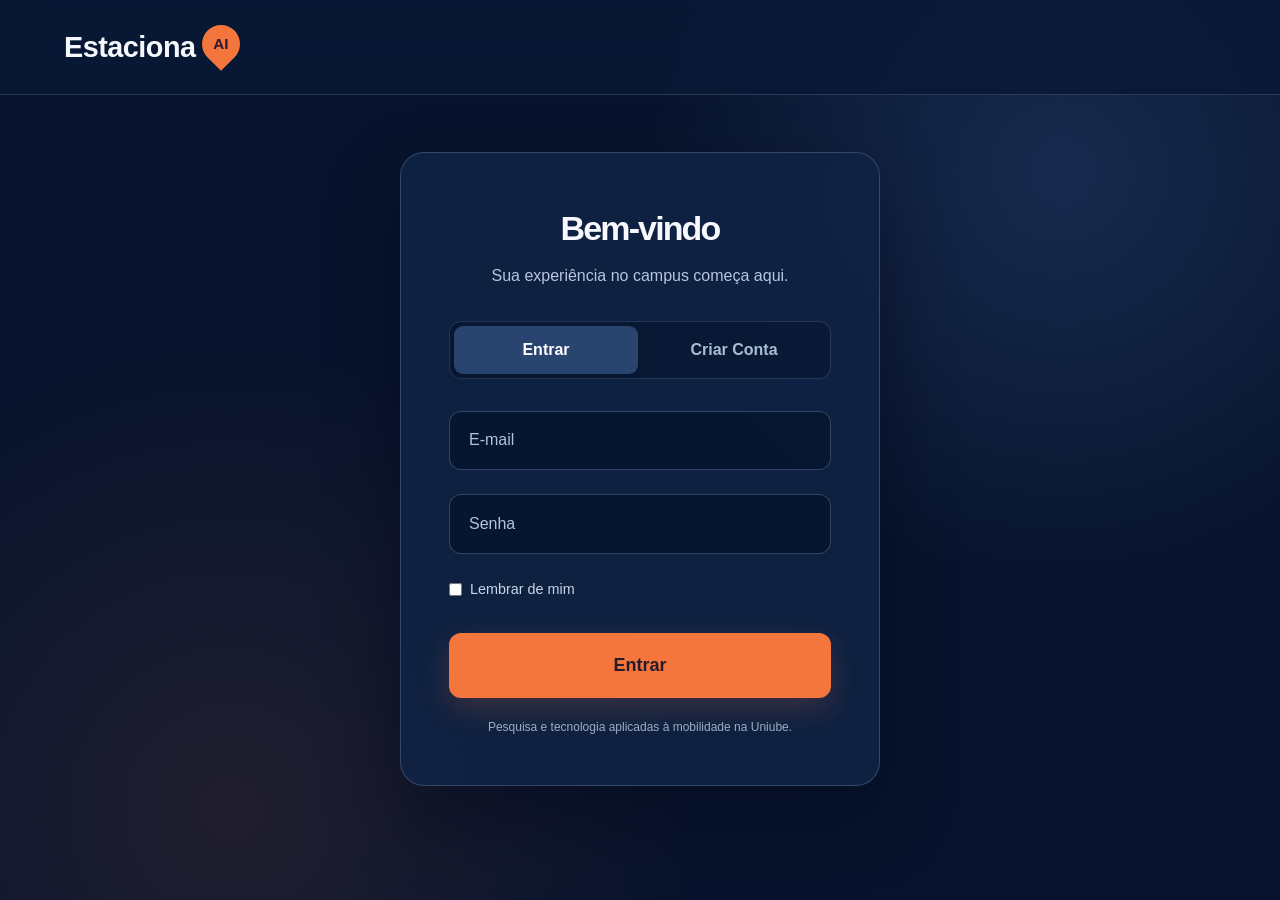
==== commit 74f9758e: "feat(web): apply dark theme, relative paths, and UI optimizations" ====
--- a/web/app.html
+++ b/web/app.html
@@ -3,29 +3,10 @@
   <head>
     <meta charset="UTF-8" />
     <meta name="viewport" content="width=device-width, initial-scale=1.0" />
-    <title>Dashboard - Estaciona AI</title>
+    <title>Mapa 3D — Estaciona AI</title>
     <meta name="description" content="Painel de controle 3D do Estaciona AI" />
     <link rel="icon" href="data:," />
-    <link rel="preconnect" href="https://fonts.googleapis.com" />
-    <link rel="preconnect" href="https://fonts.gstatic.com" crossorigin />
-    <link
-      href="https://fonts.googleapis.com/css2?family=Outfit:wght@400;600;700&display=swap"
-      rel="stylesheet"
-      media="print"
-      onload="this.media = 'all'"
-    />
-    <noscript
-      ><link
-        href="https://fonts.googleapis.com/css2?family=Outfit:wght@400;600;700&display=swap"
-        rel="stylesheet"
-    /></noscript>
     <link rel="stylesheet" href="css/styles.css" />
-    <link
-      rel="preload"
-      href="assets/reconstruction/melhorresultado_web.glb"
-      as="fetch"
-      crossorigin
-    />
     <style>
       * {
         margin: 0;
@@ -538,11 +519,12 @@
         color: #f87171;
       }
     </style>
+    <link rel="stylesheet" href="css/experience.css?v=3" />
   </head>
 
-  <body>
+  <body class="app-page">
     <nav class="dashboard-nav">
-      <a href="/" class="logo">
+      <a href="index.html" class="logo">
         <span class="logo-text">Estaciona</span>
         <div class="logo-pin"><span>AI</span></div>
       </a>
@@ -603,7 +585,7 @@
             </div>
             <a
               id="adminPanelLink"
-              href="/dashboard"
+              href="dashboard.html"
               style="
                 display: none;
                 color: #10b981;
@@ -723,7 +705,7 @@
         sessionStorage.getItem("estaciona_logged_in") === "true" ||
         localStorage.getItem("estaciona_logged_in") === "true";
       if (!isLoggedIn) {
-        window.location.href = "/login";
+        window.location.href = "login.html";
       }
 
       const userEmail =
@@ -833,7 +815,6 @@
       let hasExtended = false;
 
       const host = window.location.hostname || "localhost";
-      const isIP = /^([0-9]{1,3}\.){3}[0-9]{1,3}$/.test(host);
       const isLocal =
         host === "localhost" ||
         host === "127.0.0.1" ||
@@ -841,8 +822,7 @@
         host.startsWith("192.168.") ||
         host.startsWith("10.") ||
         host.startsWith("172.") ||
-        host.endsWith(".local") ||
-        isIP;
+        host.endsWith(".local");
       const apiHost = host.includes("ngrok") ? "localhost" : host;
       const apiUrl = isLocal
         ? `http://${apiHost}:8000`
@@ -994,14 +974,14 @@
 
       const viewport = document.getElementById("viewport");
       const scene = new THREE.Scene();
-      scene.background = new THREE.Color(0x0f1117);
-
-      scene.fog = new THREE.FogExp2(0x0f1117, 0.002);
+      scene.background = new THREE.Color(0x091831);
+
+      scene.fog = new THREE.FogExp2(0x091831, 0.002);
 
       const isMobile = /Mobi|Android/i.test(navigator.userAgent);
 
       const gridGeo = new THREE.BufferGeometry();
-      const gridSize = isMobile ? 60 : 100;
+      const gridSize = isMobile ? 48 : 72;
       const gridSpacing = 2.0;
       const posArray = new Float32Array(gridSize * gridSize * 3);
       let idx = 0;
@@ -1025,10 +1005,10 @@
       const circleTexture = new THREE.CanvasTexture(circleCanvas);
 
       const gridMat = new THREE.PointsMaterial({
-        size: 0.18,
-        color: 0x1ca745,
+        size: 0.17,
+        color: 0x82a9d5,
         transparent: true,
-        opacity: 0.4,
+        opacity: 0.38,
         map: circleTexture,
         depthWrite: false,
       });
@@ -1051,26 +1031,29 @@
       renderer.setPixelRatio(
         isMobile
           ? Math.min(window.devicePixelRatio, 1.5)
-          : Math.min(window.devicePixelRatio, 2),
+          : Math.min(window.devicePixelRatio, 1.75),
       );
       renderer.toneMapping = THREE.ACESFilmicToneMapping;
-      renderer.toneMappingExposure = 1.2;
+      renderer.toneMappingExposure = 1.08;
       renderer.outputColorSpace = THREE.SRGBColorSpace;
       viewport.appendChild(renderer.domElement);
 
-      const ambientLight = new THREE.AmbientLight(0xffffff, 0.6);
+      const ambientLight = new THREE.AmbientLight(0xffffff, 0.67);
       scene.add(ambientLight);
 
-      const keyLight = new THREE.DirectionalLight(0xfff4e6, 1.2);
+      const skyLight = new THREE.HemisphereLight(0xd2e4ff, 0x162844, 0.52);
+      scene.add(skyLight);
+
+      const keyLight = new THREE.DirectionalLight(0xfff4e9, 1.07);
       keyLight.position.set(10, 20, 10);
       keyLight.castShadow = false;
       scene.add(keyLight);
 
-      const fillLight = new THREE.DirectionalLight(0xc4d4f7, 0.5);
+      const fillLight = new THREE.DirectionalLight(0xb8d7ff, 0.57);
       fillLight.position.set(-10, 10, -10);
       scene.add(fillLight);
 
-      const rimLight = new THREE.DirectionalLight(0x1ca745, 0.3);
+      const rimLight = new THREE.DirectionalLight(0xffae72, 0.39);
       rimLight.position.set(0, 5, -15);
       scene.add(rimLight);
 
@@ -1167,6 +1150,18 @@
         (gltf) => {
           const model = gltf.scene;
           loadedModel = model;
+
+          const maxAnisotropy = Math.min(8, renderer.capabilities.getMaxAnisotropy());
+          model.traverse((child) => {
+            if (!child.isMesh) return;
+            const materials = Array.isArray(child.material) ? child.material : [child.material];
+            materials.forEach((material) => {
+              if (material?.map) {
+                material.map.anisotropy = maxAnisotropy;
+                material.map.needsUpdate = true;
+              }
+            });
+          });
 
           const box = new THREE.Box3().setFromObject(model);
           const center = box.getCenter(new THREE.Vector3());
@@ -1767,7 +1762,7 @@
 
         const ringGeo = new THREE.RingGeometry(0.15, 0.45, 16);
         const ringMat = new THREE.MeshBasicMaterial({
-          color: isBlocked ? 0xef4444 : 0x1ca745,
+          color: isBlocked ? 0xef4444 : 0x23aa7d,
           transparent: true,
           opacity: 0.5,
           side: THREE.DoubleSide,
@@ -1809,8 +1804,14 @@
         });
       }
 
+      const animationClock = new THREE.Clock();
+      const reduceMotion = window.matchMedia("(prefers-reduced-motion: reduce)");
+      const projectedPin = new THREE.Vector3();
+
       function animate() {
         requestAnimationFrame(animate);
+        const frameSeconds = Math.min(animationClock.getDelta(), 0.05);
+        if (document.hidden) return;
 
         if (activeCarPath && activeCarPath.length > 1) {
           carFinishedRoute = false;
@@ -1827,7 +1828,7 @@
           );
 
           const dist = p1.distanceTo(p2);
-          const speed = 0.015;
+          const speed = 0.9 * frameSeconds;
 
           const currentDist = carGroup.position.distanceTo(p1);
           const nextDist = currentDist + speed;
@@ -1851,7 +1852,7 @@
             window.carGhost = window.carGhost || new THREE.Object3D();
             window.carGhost.position.copy(carGroup.position);
             window.carGhost.lookAt(p2);
-            carGroup.quaternion.slerp(window.carGhost.quaternion, 0.12);
+            carGroup.quaternion.slerp(window.carGhost.quaternion, 1 - Math.exp(-7.7 * frameSeconds));
           }
         }
 
@@ -1917,22 +1918,18 @@
 
         const isTrackingCar = activeCarPath && activeCarPath.length > 1;
         
-        const posSpeed = isTrackingCar ? 0.08 : 0.02; 
-        const lookSpeed = isTrackingCar ? 0.1 : 0.06;
-
-        camera.position.lerp(targetCameraPos, posSpeed);
-
-        window.camGhost = window.camGhost || new THREE.PerspectiveCamera();
-        window.camGhost.position.copy(camera.position);
-        window.camGhost.lookAt(targetCameraLookAt);
-        camera.quaternion.slerp(window.camGhost.quaternion, lookSpeed);
+        const positionBlend = reduceMotion.matches ? 1 : 1 - Math.exp(-(isTrackingCar ? 5 : 2.4) * frameSeconds);
+        const targetBlend = reduceMotion.matches ? 1 : 1 - Math.exp(-(isTrackingCar ? 6 : 3.6) * frameSeconds);
+        camera.position.lerp(targetCameraPos, positionBlend);
+        currentCameraTarget.lerp(targetCameraLookAt, targetBlend);
+        camera.lookAt(currentCameraTarget);
 
         renderer.render(scene, camera);
 
         camera.updateMatrixWorld();
         const hw = viewport.clientWidth / 2;
         const hh = viewport.clientHeight / 2;
-        const t = Date.now() * 0.0008;
+        const t = animationClock.elapsedTime * 0.64;
 
         pinpoints.forEach((pin, i) => {
           if (currentFocusCamData) {
@@ -1942,13 +1939,17 @@
           }
 
           pin.ring3D.visible = true;
-          const rippleCycle = (t + i * 0.5) % 1.0;
-          const scale = 1 + rippleCycle * 3.5;
-          pin.ring3D.scale.set(scale, scale, scale);
-          pin.ring3D.material.opacity = (1 - rippleCycle) * 0.6;
-
-          const vec = pin.pos3D.clone();
-          vec.project(camera);
+          if (reduceMotion.matches) {
+            pin.ring3D.scale.setScalar(1);
+            pin.ring3D.material.opacity = 0.28;
+          } else {
+            const rippleCycle = (t + i * 0.5) % 1.0;
+            const scale = 1 + rippleCycle * 3.2;
+            pin.ring3D.scale.setScalar(scale);
+            pin.ring3D.material.opacity = (1 - rippleCycle) * 0.48;
+          }
+
+          const vec = projectedPin.copy(pin.pos3D).project(camera);
 
           const x = vec.x * hw + hw;
           const y = -(vec.y * hh) + hh;
@@ -1965,7 +1966,6 @@
       function connectAppWebSocket() {
         try {
           const host = window.location.hostname || "localhost";
-          const isIP = /^([0-9]{1,3}\.){3}[0-9]{1,3}$/.test(host);
           const isLocal =
             host === "localhost" ||
             host === "127.0.0.1" ||
@@ -1973,8 +1973,7 @@
             host.startsWith("192.168.") ||
             host.startsWith("10.") ||
             host.startsWith("172.") ||
-            host.endsWith(".local") ||
-            isIP;
+            host.endsWith(".local");
           const apiHost = host.includes("ngrok") ? "localhost" : host;
           const wsUrl = isLocal
             ? `ws://${apiHost}:8000/ws/dashboard`
@@ -2049,7 +2048,7 @@
 
         document.cookie = "estaciona_token=; expires=Thu, 01 Jan 1970 00:00:00 UTC; path=/;";
 
-        window.location.href = "/";
+        window.location.href = "index.html";
       };
 
       window.toggleUserMenu = function () {
--- a/web/css/experience.css
+++ b/web/css/experience.css
@@ -0,0 +1,314 @@
+/* Estaciona AI — Uniube-inspired navy, warm orange, and purposeful motion. */
+:root {
+  --brand: #f4763d;
+  --brand-deep: #c55124;
+  --brand-soft: #ffe0ce;
+  --uniube-blue: #263065;
+  --navy-950: #08142d;
+  --navy-900: #101d3d;
+  --navy-800: #172c51;
+  --navy-700: #28436e;
+  --surface: #102445;
+  --line-dark: rgba(185, 211, 250, .16);
+  --text-on-dark: #f7f8fd;
+  --muted-on-dark: #b7c6de;
+  --ink: #17233b;
+  --muted: #6a7790;
+  --canvas: #f7f5f1;
+  --paper: #fffefa;
+  --free: #45d4a6;
+  --font-ui: -apple-system, BlinkMacSystemFont, "Segoe UI", Inter, Helvetica, Arial, sans-serif;
+  --primary-green: var(--brand);
+  --primary-dark: var(--brand-deep);
+  --primary-light: #ffa572;
+  --bg-color: var(--navy-950);
+  --bg-light: var(--paper);
+  --text-dark: var(--ink);
+  --text-light: var(--muted);
+  --font-main: var(--font-ui);
+}
+*, *::before, *::after { box-sizing: border-box; }
+html { scroll-behavior: smooth; }
+body { font-family: var(--font-ui); -webkit-font-smoothing: antialiased; }
+button, input, select, textarea { font: inherit; }
+button, a { -webkit-tap-highlight-color: transparent; }
+a:focus-visible, button:focus-visible, input:focus-visible, [tabindex]:focus-visible { outline: 3px solid #ffbd91; outline-offset: 3px; }
+.skip-link { position: absolute; top: -100px; left: 16px; z-index: 9999; padding: 12px 16px; background: var(--paper); color: var(--ink); border-radius: 10px; }
+.skip-link:focus { top: 12px; }
+
+/* Landing */
+.landing-page { margin: 0; background: var(--navy-950); color: var(--text-on-dark); overflow-x: clip; }
+.landing-page p, .landing-page h1, .landing-page h2, .landing-page h3 { margin: 0; }
+.landing-page a { text-decoration: none; }
+.shell { width: min(100% - 72px, 1370px); margin-inline: auto; }
+.site-header { position: relative; z-index: 20; border-bottom: 1px solid var(--line-dark); background: rgba(8,20,45,.86); }
+.site-nav { min-height: 82px; display: flex; justify-content: space-between; align-items: center; gap: 24px; }
+.brand { color: var(--text-on-dark); display: inline-flex; align-items: center; gap: 11px; font-weight: 780; font-size: 23px; letter-spacing: -.055em; white-space: nowrap; }
+.brand-ai { color: #ffab75; margin-left: 2px; }
+.brand-mark { width: 31px; height: 31px; border: 2.5px solid var(--brand); border-radius: 10px 10px 10px 3px; display: grid; place-items: center; transform: rotate(-45deg); }
+.brand-mark span { width: 8px; height: 8px; border-radius: 50%; background: var(--brand); }
+.nav-actions { display: flex; align-items: center; gap: clamp(18px, 3vw, 42px); }
+.nav-link, .text-link { color: #d9e4f5; font-weight: 620; font-size: 14px; transition: color .25s ease; }
+.nav-link:hover, .text-link:hover { color: #ffb486; }
+.button { display: inline-flex; align-items: center; justify-content: center; gap: 23px; min-height: 56px; padding: 14px 22px; border-radius: 13px; background: var(--brand); color: #28162a; font-size: 14px; line-height: 1.1; font-weight: 760; box-shadow: 0 12px 32px rgba(244,118,61,.19); transition: transform .35s cubic-bezier(.2,.75,.2,1), background .25s ease, box-shadow .3s ease; }
+.button:hover { transform: translateY(-3px); background: #ff9257; box-shadow: 0 18px 42px rgba(244,118,61,.27); }
+.button-small { min-height: 43px; padding: 11px 16px; border-radius: 11px; gap: 15px; }
+.eyebrow { display: flex; align-items: center; gap: 12px; color: #ffad78; font-size: 11px; font-weight: 760; letter-spacing: .16em; text-transform: uppercase; }
+.eyebrow-line { width: 26px; height: 2px; background: var(--brand); }
+.hero { display: grid; grid-template-columns: minmax(0, .98fr) minmax(0, 1.02fr); align-items: center; gap: clamp(28px, 5vw, 94px); min-height: min(780px, calc(100svh - 83px)); padding-block: 60px 76px; position: relative; }
+.hero::before { content: ''; position: absolute; width: 66vw; height: 65vw; max-width: 1000px; max-height: 1000px; top: -36%; left: -35%; border-radius: 50%; background: radial-gradient(circle, rgba(34,83,149,.18), transparent 65%); pointer-events: none; }
+.hero-copy { position: relative; z-index: 2; padding-block: 24px; }
+.hero h1 { max-width: 690px; margin-top: 28px; font-size: clamp(62px, 5.8vw, 103px); line-height: .99; letter-spacing: -.075em; font-weight: 790; text-wrap: balance; }
+.hero h1 em { color: #ff995c; font-style: normal; }
+.hero-description { max-width: 510px; margin-top: 31px !important; color: var(--muted-on-dark); font-size: clamp(17px, 1.4vw, 20px); line-height: 1.57; }
+.hero-actions { display: flex; align-items: center; gap: 26px; flex-wrap: wrap; margin-top: 37px; }
+.text-link { display: inline-flex; align-items: center; gap: 10px; }
+.hero-footnote { display: flex; align-items: center; gap: 11px; margin-top: clamp(50px, 7vw, 96px); color: #a4b5d0; font-size: 12px; font-weight: 540; }
+.live-dot, .mini-dot { width: 8px; height: 8px; flex: none; border-radius: 50%; background: var(--free); box-shadow: 0 0 0 5px rgba(69,212,166,.13); }
+.hero-visual { --tilt-x: 0deg; --tilt-y: 0deg; --glow-x: 50%; --glow-y: 50%; min-height: 610px; display: flex; flex-direction: column; border: 1px solid rgba(161,204,255,.21); border-radius: 29px; overflow: hidden; background: radial-gradient(circle at var(--glow-x) var(--glow-y), #254e7a 0, #102747 47%, #091a34 100%); box-shadow: 0 45px 85px rgba(0,5,20,.42), inset 0 1px rgba(255,255,255,.12); position: relative; isolation: isolate; }
+.hero-visual::after { content: ''; position: absolute; inset: 0; z-index: -1; background: linear-gradient(128deg, rgba(255,255,255,.07), transparent 32% 70%, rgba(244,118,61,.06)); pointer-events: none; }
+.visual-topline, .visual-bottomline { display: flex; justify-content: space-between; align-items: center; padding: 24px 27px; color: #b2c5dc; font-size: 10px; font-weight: 740; letter-spacing: .18em; }
+.visual-topline { border-bottom: 1px solid rgba(192,218,248,.08); }
+.visual-bottomline { border-top: 1px solid rgba(192,218,248,.08); }
+.topline-icon { color: var(--brand); font-size: 19px; vertical-align: middle; margin-left: 8px; }
+.visual-stage { flex: 1; min-height: 425px; position: relative; display: grid; place-items: center; perspective: 900px; overflow: hidden; background-image: linear-gradient(rgba(141,190,244,.035) 1px, transparent 1px), linear-gradient(90deg, rgba(141,190,244,.035) 1px, transparent 1px); background-size: 32px 32px; }
+.visual-stage::before { content: ''; position: absolute; width: 66%; aspect-ratio: 1; border-radius: 50%; background: radial-gradient(circle, rgba(244,118,61,.18), transparent 68%); filter: blur(18px); }
+.visual-scan { position: absolute; z-index: 2; top: -2px; left: 4%; width: 92%; height: 1px; background: linear-gradient(90deg, transparent, rgba(116,208,255,.55), transparent); box-shadow: 0 0 24px rgba(91,203,255,.4); animation: visual-scan 8s ease-in-out infinite; pointer-events: none; }
+.visual-orbit { position: absolute; width: 70%; aspect-ratio: 1; border: 1px solid rgba(132,186,234,.17); border-radius: 50%; transform: rotateX(64deg); }
+.orbit-one { animation: orbit-breathe 7s ease-in-out infinite alternate; }
+.orbit-two { width: 108%; border-color: rgba(244,118,61,.12); }
+.lot-card { position: relative; width: min(75%, 425px); padding: 24px; background: linear-gradient(145deg, #253e62, #0e213d); border: 7px solid #4b698d; border-radius: 19px; box-shadow: 22px 35px 42px rgba(0,4,19,.43), 0 0 0 1px rgba(255,255,255,.16) inset; transform: rotateX(calc(26deg + var(--tilt-y))) rotateZ(calc(-20deg + var(--tilt-x))); transition: transform .65s cubic-bezier(.2,.75,.2,1), box-shadow .65s ease; }
+.hero-visual:hover .lot-card { box-shadow: 29px 45px 55px rgba(0,4,19,.47), 0 0 0 1px rgba(255,255,255,.16) inset; }
+.lot-road { display: flex; justify-content: space-between; color: #aabfd6; font-size: 9px; letter-spacing: .23em; border-bottom: 2px dashed rgba(255,255,255,.33); padding: 0 2px 17px; }
+.lot-road span:last-child { font-size: 19px; line-height: .6; }
+.lot-spaces { display: grid; grid-template-columns: repeat(8, 1fr); gap: 7px; margin: 24px 0 18px; }
+.lot-spaces i { display: block; aspect-ratio: .55; border: 2px solid rgba(208,232,250,.70); border-bottom: 0; border-radius: 4px 4px 0 0; background: rgba(44,198,158,.32); box-shadow: inset 0 5px 8px rgba(130,243,183,.09); }
+.lot-spaces i.busy { background: rgba(244,118,61,.72); }
+.lot-spaces i.selected { background: #ffca79; box-shadow: 0 0 0 3px #ffcb7977, 0 0 20px #ffc274; animation: selected-glow 3.2s ease-in-out infinite; }
+.lot-axis { display: flex; justify-content: space-between; color: #c0d0df; font-size: 9px; letter-spacing: .24em; }
+.floating-card { position: absolute; z-index: 3; display: inline-flex; align-items: center; gap: 12px; background: rgba(13,33,62,.84); border: 1px solid rgba(178,209,249,.23); box-shadow: 0 18px 36px rgba(2,10,26,.31); border-radius: 12px; padding: 13px 16px; color: var(--text-on-dark); font-size: 12px; font-weight: 690; backdrop-filter: blur(14px); }
+.floating-card-top { top: 13%; right: 5%; animation: card-float 5s ease-in-out infinite; }
+.floating-card-bottom { left: 4%; bottom: 10%; animation: card-float 6s ease-in-out infinite reverse; }
+.floating-card-bottom strong, .floating-card-bottom small { display: block; }
+.floating-card-bottom small { margin-top: 3px; font-size: 10px; color: var(--muted-on-dark); font-weight: 500; }
+.card-symbol { width: 33px; height: 33px; display: grid; place-items: center; border-radius: 9px; color: #ffb183; background: rgba(244,118,61,.16); font-size: 25px; }
+.signal-strip { background: #ed7139; color: #2d2240; overflow: hidden; }
+.signal-strip .shell { min-height: 64px; display: flex; align-items: center; justify-content: space-between; gap: 16px; white-space: nowrap; font-size: 11px; font-weight: 820; letter-spacing: .20em; }
+.signal-strip span:nth-child(even) { opacity: .54; font-size: 20px; }
+.intro-section { padding: 142px 0; background: linear-gradient(140deg, #182c57, #111f43 72%); border-block: 1px solid var(--line-dark); }
+.intro-grid, .closing-grid { display: grid; grid-template-columns: 1fr 1fr; gap: clamp(50px, 8vw, 150px); align-items: end; }
+.intro-grid h2, .closing-grid h2 { margin-top: 22px; max-width: 690px; font-size: clamp(45px, 4.5vw, 68px); line-height: 1.05; letter-spacing: -.065em; text-wrap: balance; }
+.intro-grid > div:last-child p { color: var(--muted-on-dark); font-size: 20px; line-height: 1.62; }
+.intro-grid .text-link { display: inline-flex; margin-top: 27px; color: #ffb183; }
+.capabilities { padding-block: 131px 146px; }
+.section-heading { display: flex; justify-content: space-between; align-items: end; gap: 30px; margin-bottom: 40px; }
+.section-heading h2 { margin-top: 20px; font-size: clamp(46px, 5vw, 74px); letter-spacing: -.068em; }
+.section-heading > p { color: var(--muted-on-dark); font-size: 15px; }
+.capability-grid { display: grid; grid-template-columns: repeat(3, minmax(0,1fr)); gap: 14px; }
+.capability-card { min-height: 360px; padding: 30px; display: flex; flex-direction: column; background: linear-gradient(155deg, #172e53, #102340); border: 1px solid rgba(167,202,243,.17); border-radius: 20px; transition: transform .45s cubic-bezier(.2,.75,.2,1), border-color .3s ease, box-shadow .45s ease; position: relative; overflow: hidden; }
+.capability-card::after { content: ''; position: absolute; right: -22%; bottom: -44%; width: 75%; aspect-ratio: 1; border: 1px solid rgba(167,202,243,.11); border-radius: 50%; transition: transform .5s ease; }
+.capability-card:hover { transform: translateY(-7px); border-color: rgba(255,166,111,.52); box-shadow: 0 24px 44px rgba(0,5,20,.22); }
+.capability-card:hover::after { transform: scale(1.12); }
+.capability-index { color: #a3bad5; font-size: 11px; font-weight: 740; letter-spacing: .14em; }
+.capability-icon { width: 51px; height: 51px; margin-top: auto; color: #ff9f6c; }
+.capability-icon svg { width: 100%; height: 100%; }
+.capability-card h3 { margin-top: 23px; font-size: 24px; letter-spacing: -.04em; }
+.capability-card p { margin-top: 9px; color: var(--muted-on-dark); font-size: 15px; line-height: 1.58; max-width: 300px; }
+.closing-section { padding: 118px 0; background: #efece5; color: var(--ink); }
+.closing-section .eyebrow { color: #a44822; }
+.closing-grid > div:last-child p { color: #52617a; font-size: 18px; line-height: 1.62; }
+.button-light { margin-top: 26px; color: #251d2c; background: var(--brand); box-shadow: none; }
+.button-light:hover { color: #251d2c; background: #ff9257; }
+.site-footer { min-height: 112px; display: flex; justify-content: space-between; align-items: center; gap: 20px; color: #a3b5d0; font-size: 12px; }
+.motion-ready .reveal { opacity: 0; transform: translateY(27px); transition: opacity .9s ease, transform .9s cubic-bezier(.2,.75,.2,1); }
+.motion-ready .reveal.is-visible { opacity: 1; transform: translateY(0); }
+.capability-card:nth-child(2) { transition-delay: .07s; }
+.capability-card:nth-child(3) { transition-delay: .14s; }
+@keyframes visual-scan { 0%, 8% { top: 2%; opacity: 0; } 20% { opacity: .7; } 76% { opacity: .45; } 92%, 100% { top: 98%; opacity: 0; } }
+@keyframes orbit-breathe { to { opacity: .45; transform: rotateX(64deg) scale(1.09); } }
+@keyframes selected-glow { 50% { box-shadow: 0 0 0 5px #ffcb7955, 0 0 27px #ffc274; } }
+@keyframes card-float { 50% { transform: translateY(-8px); } }
+@keyframes float-pin { 0%, 100% { margin-top: -5px; } 50% { margin-top: -10px; } }
+
+/* Login and application share the dark campus chrome. */
+.login-page .navbar, .app-page .dashboard-nav { background: rgba(9,25,53,.89); border-bottom: 1px solid rgba(181,210,249,.18); backdrop-filter: blur(18px); -webkit-backdrop-filter: blur(18px); }
+.login-page .logo-text, .app-page .dashboard-nav .logo-text { color: var(--text-on-dark); font-weight: 760; }
+.login-page .logo-pin, .app-page .dashboard-nav .logo-pin { background: var(--brand); color: #2d1831; box-shadow: none; }
+.login-page { background: radial-gradient(circle at 83% 19%, rgba(66,108,176,.26), transparent 32%), radial-gradient(circle at 18% 90%, rgba(244,118,61,.10), transparent 35%), #08142d !important; color: var(--text-on-dark); }
+.login-page .login-wrapper { margin-top: 66px; padding: 42px 24px 70px; }
+.login-page .login-card { max-width: 480px; padding: clamp(29px, 4vw, 48px); border-radius: 24px; background: rgba(16,35,68,.90); border: 1px solid rgba(178,207,248,.22); box-shadow: 0 32px 75px rgba(0,6,22,.40); }
+.login-page .login-card:hover { transform: none; box-shadow: 0 32px 75px rgba(0,6,22,.40); }
+.login-page .login-header h2 { font-size: 34px; letter-spacing: -.055em; color: var(--text-on-dark); }
+.login-page .login-header p { color: var(--muted-on-dark); }
+.login-page .auth-tabs { background: rgba(0,11,33,.35); border: 1px solid var(--line-dark); padding: 4px; border-radius: 12px; gap: 4px; }
+.login-page .auth-tab { margin: 0; border: 0; border-radius: 9px; padding: 11px 9px; color: #a8bdd7; }
+.login-page .auth-tab.active { background: #29446e; color: #fff; box-shadow: 0 2px 8px rgba(0,5,20,.16); }
+.login-page .auth-tab:hover:not(.active) { color: #fff; }
+.login-page .form-control { border: 1px solid rgba(173,204,241,.25); background: rgba(4,17,39,.60); color: white; box-shadow: none; }
+.login-page .form-control:focus { border-color: #ff9c64; background: rgba(4,17,39,.83); box-shadow: 0 0 0 4px rgba(244,118,61,.16); }
+.login-page .form-label { color: #b0c3db; }
+.login-page .form-control:focus ~ .form-label, .login-page .form-control:not(:placeholder-shown) ~ .form-label { color: #ffb07e; background: #102344; }
+.login-page .utilities-row label, .login-page .checkbox-group { color: #c7d5e7 !important; }
+.login-page .btn-primary { background: var(--brand); border-color: var(--brand); color: #281b2b; box-shadow: 0 11px 30px rgba(244,118,61,.19); }
+.login-page .btn-primary:hover { background: #ff945d; border-color: #ff945d; }
+.login-page .login-context { margin: 20px 0 0; text-align: center; color: #9cafc9; font-size: 12px; }
+.login-page .auth-error { background: rgba(236,96,96,.13) !important; border-color: rgba(255,152,152,.31) !important; color: #ffd2d2 !important; }
+
+.app-page { background: #08172f; }
+.app-page .dashboard-nav { height: 64px; padding-inline: clamp(16px, 3vw, 42px); }
+.app-page #viewport, .app-page .loading-overlay { top: 64px; }
+.app-page .loading-overlay { background: radial-gradient(circle at 50% 60%, #173559, #07142d); }
+.app-page .loading-ring { border-color: rgba(244,118,61,.18); border-top-color: #ff9c64; }
+.app-page .loading-text { color: #f6f8fd; }
+.app-page .loading-progress { color: #ffb183; }
+.app-page .user-badge { color: #d9e4f5; }
+.app-page .user-avatar { background: #314e81; color: white; }
+.app-page .info-panel { bottom: 26px; left: 26px; width: min(365px, calc(100vw - 32px)); background: rgba(10,31,59,.91); border: 1px solid rgba(170,207,251,.26); box-shadow: 0 25px 58px rgba(0,5,20,.42); border-radius: 19px; padding: 23px; color: #f5f8ff; backdrop-filter: blur(20px); }
+.app-page .info-panel::before { content: ''; display: block; width: 30px; height: 3px; margin-bottom: 14px; background: var(--brand); border-radius: 99px; }
+.app-page .info-panel h4 { color: #ffb385; letter-spacing: .13em; font-size: 11px; }
+.app-page .info-panel p { color: #f0f5ff; }
+.app-page .info-panel .highlight { color: #72e6b8; }
+.app-page .detailed-vagas span:first-child { background: rgba(216,230,248,.10) !important; border-color: rgba(185,211,244,.18) !important; color: #d2e2f5 !important; }
+.app-page .spot-pill { border-radius: 9px; min-height: 36px; }
+.app-page .spot-pill.free-standard { color: #72e6b8; background: rgba(31,184,129,.13); border-color: rgba(93,221,171,.34); }
+.app-page .btn-back { top: 84px; background: #10294b; border: 1px solid rgba(180,210,246,.26); color: #f7f9ff; box-shadow: 0 13px 30px rgba(1,12,27,.34); border-radius: 12px; }
+.app-page .btn-back:hover { background: #23446d; }
+.app-page .marker-content { animation-duration: 3.5s; }
+.app-page .marker-label { border-radius: 10px; background: rgba(11,32,61,.94); border-color: rgba(185,211,249,.26); color: #f8f9ff; }
+.app-page .popup-card { background: #11264a; border: 1px solid rgba(185,211,249,.22); box-shadow: 0 28px 70px rgba(0,5,20,.48); }
+.app-page .popup-card h3 { color: white; }
+.app-page .popup-card p { color: #c6d4e9; }
+.app-page .popup-btn { border-radius: 10px; }
+.app-page .popup-btn-yes { background: var(--brand); color: #261b29; }
+.app-page .popup-btn-no { background: #233a5d; color: white; border-color: #385277; }
+.app-page .popup-btn-no:hover { color: white; background: #2f4b70; border-color: #5f779b; }
+.app-page #userDropdown { background: #102648 !important; border-color: rgba(185,211,249,.23) !important; box-shadow: 0 16px 40px rgba(0,5,20,.42) !important; }
+.app-page #adminPanelLink { color: #ffb183 !important; }
+.app-page #logoutBtn { color: #d5e1f2; }
+
+/* Administrative control room. */
+.admin-page { --bg-base: #08142d; --bg-surface: #122747; --text-primary: #f6f8fd; --text-secondary: #b5c5df; --border-subtle: rgba(182,211,250,.16); --primary-green: #f4763d; --primary-green-dim: rgba(244,118,61,.16); background: var(--bg-base); color: var(--text-on-dark); font-family: var(--font-ui); }
+.admin-page #sidebar { width: 286px; padding: 27px 18px; background: linear-gradient(180deg, #121f43, #0c1937); border-right: 1px solid rgba(185,211,249,.17); box-shadow: 10px 0 40px rgba(0,5,20,.17); }
+.admin-page #sidebar.collapsed { transform: translateX(calc(-100% + 13px)); }
+.admin-page .brand-container { margin-bottom: 33px; padding-left: 12px; }
+.admin-page .brand-text, .admin-page .brand-highlight { font-family: var(--font-ui); font-size: 20px; letter-spacing: -.045em; text-transform: none; }
+.admin-page .brand-text { font-weight: 770; }
+.admin-page .brand-highlight { margin-left: 2px; color: #ff9d65; }
+.admin-page .nav-menu { gap: 4px; }
+.admin-page .nav-label { font-family: var(--font-ui); color: #849cc2; font-size: 10px; letter-spacing: .14em; margin-top: 21px; margin-bottom: 6px; }
+.admin-page .nav-label::before { content: none; }
+.admin-page .nav-item { width: 100%; min-height: 45px; font-family: var(--font-ui); font-size: 13px; font-weight: 580; letter-spacing: 0; line-height: 1.2; padding: 10px 12px; border: 1px solid transparent; border-radius: 11px; background: transparent; text-align: left; color: #b8c8df; transition: background .25s ease, color .25s ease, border-color .25s ease, transform .25s ease; }
+.admin-page .nav-item::before { content: none; }
+.admin-page .nav-item:hover { background: rgba(166,198,244,.10); color: white; transform: translateX(2px); }
+.admin-page .nav-item.active { border: 1px solid rgba(244,118,61,.31); padding: 10px 12px; background: linear-gradient(90deg, rgba(244,118,61,.18), rgba(244,118,61,.05)); color: #ffbc94; }
+.admin-page .nav-item.active:hover { background: rgba(244,118,61,.20); color: #ffd4b7; }
+.admin-page .nav-icon { width: 19px; height: 19px; flex: none; fill: none; stroke: currentColor; stroke-width: 1.7; stroke-linecap: round; stroke-linejoin: round; opacity: .92; }
+.admin-page .profile-btn { background: rgba(183,211,249,.07); border-color: rgba(183,211,249,.17); }
+.admin-page .profile-btn:hover { background: rgba(183,211,249,.13); }
+.admin-page .avatar { border-radius: 10px; background: #f4763d; color: #231a2c; }
+.admin-page .p-name, .admin-page .p-role { font-family: var(--font-ui); text-transform: none; letter-spacing: 0; }
+.admin-page .p-name { font-size: 13px; color: #f3f7ff; }
+.admin-page .p-role { font-size: 11px; color: #a8bbd7; }
+.admin-page #workspace { min-width: 0; background: radial-gradient(circle at 70% 25%, #1b3863 0, #0c1d3b 50%, #08142d 100%); }
+.admin-page .workspace-topline { position: absolute; z-index: 3; top: 31px; left: 40px; right: 40px; display: flex; justify-content: space-between; gap: 20px; color: #8fa9ca; font-size: 10px; font-weight: 720; letter-spacing: .17em; pointer-events: none; }
+.admin-page .home-widget { width: min(860px, calc(100% - 90px)); max-width: none; padding: clamp(36px, 4vw, 58px); align-items: flex-start; gap: 0; text-align: left; background: linear-gradient(130deg, rgba(24,52,92,.92), rgba(13,30,59,.94)); border: 1px solid rgba(184,213,250,.22); border-radius: 26px; box-shadow: 0 35px 80px rgba(0,5,22,.38), inset 0 1px rgba(255,255,255,.10); backdrop-filter: blur(15px); pointer-events: auto; overflow: hidden; }
+.admin-page .home-widget::after { content: ''; position: absolute; top: -70%; right: -30%; width: 60%; aspect-ratio: 1; border-radius: 50%; border: 1px solid rgba(244,118,61,.24); box-shadow: 0 0 0 60px rgba(113,165,228,.035), 0 0 0 125px rgba(113,165,228,.028); pointer-events: none; }
+.admin-page .hw-eyebrow { color: #ffb083; font-size: 10px; font-weight: 750; letter-spacing: .18em; margin: 0 0 22px; text-transform: uppercase; }
+.admin-page .hw-greeting { position: relative; z-index: 1; font-family: var(--font-ui); font-size: clamp(52px, 4.2vw, 76px); font-weight: 790; letter-spacing: -.072em; line-height: .98; color: white; }
+.admin-page .hw-greeting span.hollow-text { color: #ff985f; }
+.admin-page .hw-description { position: relative; z-index: 1; max-width: 530px; margin: 23px 0 0; color: #bdcce1; font-size: 15px; line-height: 1.6; }
+.admin-page .hw-meta { display: flex; align-items: center; flex-wrap: wrap; gap: 10px 23px; margin-top: 22px; }
+.admin-page .hw-time { color: #a3b7d2; font-family: var(--font-ui); letter-spacing: .1em; font-size: 10px; }
+.admin-page .hw-status-container { margin: 0; }
+.admin-page .hw-value { font-family: var(--font-ui); letter-spacing: .07em; font-size: 10px; color: #d4e3f5; }
+.admin-page .status-dot { background: #58d8ae; box-shadow: 0 0 0 4px rgba(88,216,174,.13); animation: none; }
+.admin-page .quick-actions { width: 100%; display: grid; grid-template-columns: repeat(3, minmax(0,1fr)); gap: 10px; margin-top: 34px; position: relative; z-index: 1; }
+.admin-page .quick-action { min-width: 0; display: flex; align-items: center; justify-content: space-between; gap: 10px; min-height: 72px; padding: 14px 16px; border: 1px solid rgba(184,213,250,.18); border-radius: 12px; background: rgba(195,218,248,.07); color: white; cursor: pointer; text-align: left; transition: background .25s ease, transform .3s ease, border-color .25s ease; }
+.admin-page .quick-action:hover { background: rgba(244,118,61,.15); border-color: rgba(255,175,125,.42); transform: translateY(-3px); }
+.admin-page .quick-action span { max-width: 150px; font-weight: 690; font-size: 12px; line-height: 1.35; }
+.admin-page .quick-action svg { width: 20px; height: 20px; flex: none; fill: none; stroke: #ffac79; stroke-width: 1.7; stroke-linecap: round; stroke-linejoin: round; }
+.admin-page .tiling-window { background: #102747; border: 1px solid rgba(181,210,249,.22); border-radius: 17px; box-shadow: 0 20px 50px rgba(0,5,20,.40); animation: tile-enter .38s cubic-bezier(.2,.75,.2,1); }
+.admin-page .fw-header { background: #182f52; border-bottom-color: rgba(181,210,249,.15); }
+.admin-page .fw-title { color: #e9f2ff; font-family: var(--font-ui); font-weight: 680; font-size: 12px; }
+.admin-page .fw-body { font-family: var(--font-ui) !important; }
+.admin-page .cam-sidebar, .admin-page .sp-sidebar, .admin-page .pt-sidebar { background: rgba(16,36,69,.96); border-left-color: rgba(185,211,249,.18); }
+.admin-page .cam-item, .admin-page .sp-item, .admin-page .pt-item { background: rgba(191,216,250,.06); border-color: rgba(185,211,249,.15); }
+.admin-page .cam-item:hover, .admin-page .sp-item:hover, .admin-page .pt-item:hover { background: rgba(191,216,250,.12); }
+.admin-page .cam-item.active, .admin-page .pt-item.active { border-color: rgba(255,164,109,.60); background: rgba(244,118,61,.13); }
+.admin-page .cam-btn, .admin-page .sp-btn, .admin-page .pt-btn { color: #cfdef0; border-color: rgba(185,211,249,.22); }
+.admin-page .cam-btn-primary, .admin-page .sp-btn-primary, .admin-page .pt-btn-primary { background: #f4763d; border-color: #f4763d; color: #261b2c; }
+.admin-page .cam-btn-primary:hover, .admin-page .sp-btn-primary:hover, .admin-page .pt-btn-primary:hover { background: #ff965e; border-color: #ff965e; color: #261b2c; }
+.admin-page .ortho-container { background: #091831 !important; }
+.admin-page #mobile-blocker { background: var(--navy-950); }
+.admin-page .m-title { font-family: var(--font-ui); color: white; }
+.admin-page .m-desc { color: var(--muted-on-dark); }
+.admin-page .ml-container { background-color: #0e2343; background-image: radial-gradient(rgba(169,204,246,.10) 1px, transparent 1px); color: #eff5ff; font-family: var(--font-ui); }
+.admin-page .ml-card { background: rgba(20,45,79,.94); border-color: rgba(185,211,249,.18); border-radius: 13px; }
+.admin-page .ml-card-title { color: #b9cae0; border-bottom-color: rgba(185,211,249,.19); font-family: var(--font-ui); }
+@keyframes tile-enter { from { opacity: 0; transform: translateY(11px) scale(.985); } to { opacity: 1; transform: translateY(0) scale(1); } }
+
+@media (max-width: 1100px) {
+  .hero { grid-template-columns: 1fr; min-height: 0; padding-block: 76px; }
+  .hero h1 { max-width: 900px; }
+  .hero-visual { min-height: 520px; }
+  .hero-footnote { margin-top: 50px; }
+  .intro-grid, .closing-grid { gap: 50px; }
+  .admin-page .home-widget { width: min(780px, calc(100% - 70px)); }
+}
+@media (max-width: 1024px) {
+  .admin-page #sidebar { width: 100%; height: auto; min-height: 115px; padding: 16px 20px 12px; flex: none; border-right: 0; border-bottom: 1px solid var(--line-dark); }
+  .admin-page #sidebar.collapsed { position: relative; height: auto; transform: none; }
+  .admin-page .brand-container { height: 25px; margin: 0 0 13px; padding-left: 3px; }
+  .admin-page .nav-menu { flex-direction: row; flex: none; overflow-x: auto; overflow-y: hidden; scrollbar-width: none; gap: 5px; padding-bottom: 2px; }
+  .admin-page .nav-menu::-webkit-scrollbar { display: none; }
+  .admin-page .nav-label, .admin-page .profile-container { display: none; }
+  .admin-page .nav-item { width: auto; white-space: nowrap; padding-inline: 13px; }
+  .admin-page .nav-item.active { padding-inline: 13px; }
+  .admin-page #workspace { flex: 1; min-height: calc(100svh - 115px); }
+  .admin-page .workspace-topline { top: 20px; left: 24px; right: 24px; }
+  .admin-page .home-widget { width: min(760px, calc(100% - 42px)); }
+  .admin-page #tiling-container { overflow-y: auto; grid-template-columns: 1fr !important; grid-template-rows: none !important; grid-auto-rows: minmax(460px, 76svh); }
+  .admin-page #tiling-container .tiling-window { grid-column: 1 !important; grid-row: auto !important; }
+}
+@media (max-width: 700px) {
+  .shell { width: min(100% - 36px, 1370px); }
+  .site-nav { min-height: 70px; }
+  .brand { font-size: 20px; }
+  .nav-actions { gap: 0; }
+  .nav-link { display: none; }
+  .button-small { font-size: 12px; min-height: 40px; padding: 10px 12px; gap: 8px; }
+  .hero { padding-block: 56px 72px; gap: 47px; }
+  .hero h1 { font-size: clamp(49px, 12.5vw, 70px); }
+  .hero-description { font-size: 17px; }
+  .hero-visual { min-height: 410px; border-radius: 22px; }
+  .visual-stage { min-height: 288px; }
+  .visual-topline, .visual-bottomline { padding: 17px 18px; font-size: 8px; }
+  .lot-card { width: 76%; padding: 14px; border-width: 5px; }
+  .lot-spaces { gap: 4px; margin-block: 16px 12px; }
+  .floating-card { padding: 8px 10px; font-size: 9px; gap: 6px; }
+  .floating-card-top { top: 9%; right: 3%; }
+  .floating-card-bottom { bottom: 8%; left: 3%; }
+  .signal-strip .shell { gap: 16px; justify-content: flex-start; overflow: hidden; font-size: 10px; }
+  .intro-section, .capabilities, .closing-section { padding-block: 90px; }
+  .intro-grid, .closing-grid { grid-template-columns: 1fr; gap: 30px; }
+  .intro-grid > div:last-child p, .closing-grid > div:last-child p { font-size: 17px; }
+  .section-heading { display: block; }
+  .section-heading > p { margin-top: 12px; }
+  .capability-grid { grid-template-columns: 1fr; }
+  .capability-card { min-height: 260px; }
+  .site-footer { padding-block: 29px; flex-wrap: wrap; }
+  .site-footer .brand { width: 100%; }
+  .app-page .info-panel { bottom: 12px; left: 12px; padding: 16px; }
+  .app-page .btn-back { top: 76px; }
+  .admin-page .workspace-topline span:last-child { display: none; }
+  .admin-page .home-widget { padding: 30px 24px; }
+  .admin-page .hw-greeting { font-size: clamp(44px, 11vw, 67px); }
+  .admin-page .quick-actions { grid-template-columns: 1fr; margin-top: 24px; }
+  .admin-page .quick-action { min-height: 53px; }
+  .admin-page #workspace { min-height: max(730px, calc(100svh - 115px)); }
+}
+@media (prefers-reduced-motion: reduce) {
+  html { scroll-behavior: auto; }
+  *, *::before, *::after { animation-duration: .01ms !important; animation-iteration-count: 1 !important; transition-duration: .01ms !important; }
+  .motion-ready .reveal { opacity: 1; transform: none; }
+}
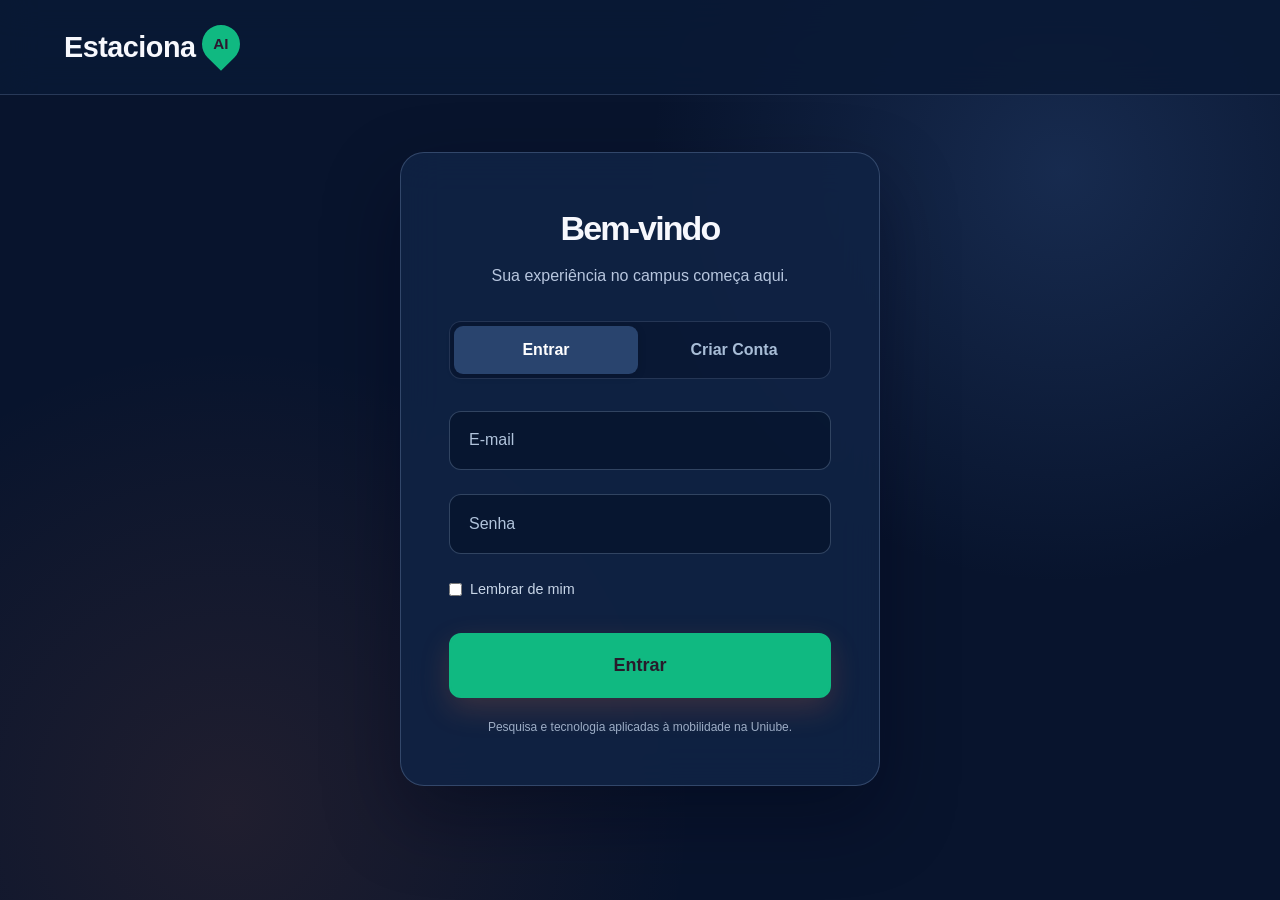
==== commit c6728e4b: "style(web): change orange accents to emerald green" ====
--- a/web/app.html
+++ b/web/app.html
@@ -1053,7 +1053,7 @@
       fillLight.position.set(-10, 10, -10);
       scene.add(fillLight);
 
-      const rimLight = new THREE.DirectionalLight(0xffae72, 0.39);
+      const rimLight = new THREE.DirectionalLight(0x10b981, 0.39);
       rimLight.position.set(0, 5, -15);
       scene.add(rimLight);
 
--- a/web/css/experience.css
+++ b/web/css/experience.css
@@ -1,6 +1,6 @@
 /* Estaciona AI — Uniube-inspired navy, warm orange, and purposeful motion. */
 :root {
-  --brand: #f4763d;
+  --brand: #10b981;
   --brand-deep: #c55124;
   --brand-soft: #ffe0ce;
   --uniube-blue: #263065;
@@ -91,7 +91,7 @@
 .floating-card-bottom { left: 4%; bottom: 10%; animation: card-float 6s ease-in-out infinite reverse; }
 .floating-card-bottom strong, .floating-card-bottom small { display: block; }
 .floating-card-bottom small { margin-top: 3px; font-size: 10px; color: var(--muted-on-dark); font-weight: 500; }
-.card-symbol { width: 33px; height: 33px; display: grid; place-items: center; border-radius: 9px; color: #ffb183; background: rgba(244,118,61,.16); font-size: 25px; }
+.card-symbol { width: 33px; height: 33px; display: grid; place-items: center; border-radius: 9px; color: #ffb183; background: rgba(16,185,129,.16); font-size: 25px; }
 .signal-strip { background: #ed7139; color: #2d2240; overflow: hidden; }
 .signal-strip .shell { min-height: 64px; display: flex; align-items: center; justify-content: space-between; gap: 16px; white-space: nowrap; font-size: 11px; font-weight: 820; letter-spacing: .20em; }
 .signal-strip span:nth-child(even) { opacity: .54; font-size: 20px; }
@@ -145,7 +145,7 @@
 .login-page .auth-tab.active { background: #29446e; color: #fff; box-shadow: 0 2px 8px rgba(0,5,20,.16); }
 .login-page .auth-tab:hover:not(.active) { color: #fff; }
 .login-page .form-control { border: 1px solid rgba(173,204,241,.25); background: rgba(4,17,39,.60); color: white; box-shadow: none; }
-.login-page .form-control:focus { border-color: #ff9c64; background: rgba(4,17,39,.83); box-shadow: 0 0 0 4px rgba(244,118,61,.16); }
+.login-page .form-control:focus { border-color: #ff9c64; background: rgba(4,17,39,.83); box-shadow: 0 0 0 4px rgba(16,185,129,.16); }
 .login-page .form-label { color: #b0c3db; }
 .login-page .form-control:focus ~ .form-label, .login-page .form-control:not(:placeholder-shown) ~ .form-label { color: #ffb07e; background: #102344; }
 .login-page .utilities-row label, .login-page .checkbox-group { color: #c7d5e7 !important; }
@@ -187,7 +187,7 @@
 .app-page #logoutBtn { color: #d5e1f2; }
 
 /* Administrative control room. */
-.admin-page { --bg-base: #08142d; --bg-surface: #122747; --text-primary: #f6f8fd; --text-secondary: #b5c5df; --border-subtle: rgba(182,211,250,.16); --primary-green: #f4763d; --primary-green-dim: rgba(244,118,61,.16); background: var(--bg-base); color: var(--text-on-dark); font-family: var(--font-ui); }
+.admin-page { --bg-base: #08142d; --bg-surface: #122747; --text-primary: #f6f8fd; --text-secondary: #b5c5df; --border-subtle: rgba(182,211,250,.16); --primary-green: #10b981; --primary-green-dim: rgba(16,185,129,.16); background: var(--bg-base); color: var(--text-on-dark); font-family: var(--font-ui); }
 .admin-page #sidebar { width: 286px; padding: 27px 18px; background: linear-gradient(180deg, #121f43, #0c1937); border-right: 1px solid rgba(185,211,249,.17); box-shadow: 10px 0 40px rgba(0,5,20,.17); }
 .admin-page #sidebar.collapsed { transform: translateX(calc(-100% + 13px)); }
 .admin-page .brand-container { margin-bottom: 33px; padding-left: 12px; }
@@ -205,7 +205,7 @@
 .admin-page .nav-icon { width: 19px; height: 19px; flex: none; fill: none; stroke: currentColor; stroke-width: 1.7; stroke-linecap: round; stroke-linejoin: round; opacity: .92; }
 .admin-page .profile-btn { background: rgba(183,211,249,.07); border-color: rgba(183,211,249,.17); }
 .admin-page .profile-btn:hover { background: rgba(183,211,249,.13); }
-.admin-page .avatar { border-radius: 10px; background: #f4763d; color: #231a2c; }
+.admin-page .avatar { border-radius: 10px; background: #10b981; color: #231a2c; }
 .admin-page .p-name, .admin-page .p-role { font-family: var(--font-ui); text-transform: none; letter-spacing: 0; }
 .admin-page .p-name { font-size: 13px; color: #f3f7ff; }
 .admin-page .p-role { font-size: 11px; color: #a8bbd7; }
@@ -234,10 +234,10 @@
 .admin-page .cam-sidebar, .admin-page .sp-sidebar, .admin-page .pt-sidebar { background: rgba(16,36,69,.96); border-left-color: rgba(185,211,249,.18); }
 .admin-page .cam-item, .admin-page .sp-item, .admin-page .pt-item { background: rgba(191,216,250,.06); border-color: rgba(185,211,249,.15); }
 .admin-page .cam-item:hover, .admin-page .sp-item:hover, .admin-page .pt-item:hover { background: rgba(191,216,250,.12); }
-.admin-page .cam-item.active, .admin-page .pt-item.active { border-color: rgba(255,164,109,.60); background: rgba(244,118,61,.13); }
+.admin-page .cam-item.active, .admin-page .pt-item.active { border-color: rgba(52,211,153,.60); background: rgba(16,185,129,.13); }
 .admin-page .cam-btn, .admin-page .sp-btn, .admin-page .pt-btn { color: #cfdef0; border-color: rgba(185,211,249,.22); }
-.admin-page .cam-btn-primary, .admin-page .sp-btn-primary, .admin-page .pt-btn-primary { background: #f4763d; border-color: #f4763d; color: #261b2c; }
-.admin-page .cam-btn-primary:hover, .admin-page .sp-btn-primary:hover, .admin-page .pt-btn-primary:hover { background: #ff965e; border-color: #ff965e; color: #261b2c; }
+.admin-page .cam-btn-primary, .admin-page .sp-btn-primary, .admin-page .pt-btn-primary { background: #10b981; border-color: #10b981; color: #261b2c; }
+.admin-page .cam-btn-primary:hover, .admin-page .sp-btn-primary:hover, .admin-page .pt-btn-primary:hover { background: #34d399; border-color: #34d399; color: #261b2c; }
 .admin-page .ortho-container { background: #091831 !important; }
 .admin-page #mobile-blocker { background: var(--navy-950); }
 .admin-page .m-title { font-family: var(--font-ui); color: white; }
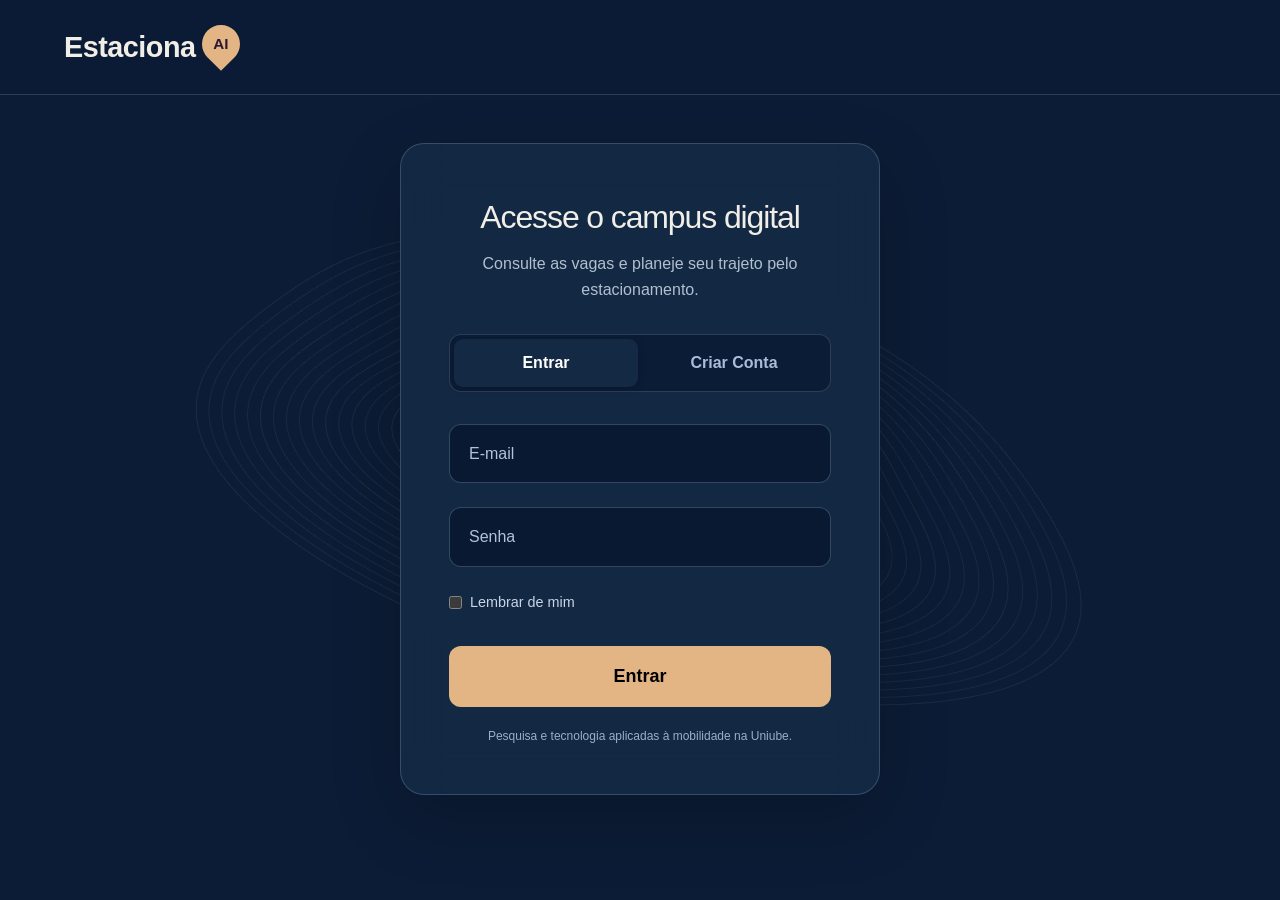
==== commit 811c0b19: "refactor(web): implement Uniube dark navy and amber theme" ====
--- a/web/app.html
+++ b/web/app.html
@@ -519,7 +519,7 @@
         color: #f87171;
       }
     </style>
-    <link rel="stylesheet" href="css/experience.css?v=3" />
+    <link rel="stylesheet" href="css/experience.css?v=4" />
   </head>
 
   <body class="app-page">
--- a/web/css/styles.css
+++ b/web/css/styles.css
@@ -1,16 +1,27 @@
 :root {
-  --primary-green: #1ca745;
-  --primary-dark: #158235;
-  --primary-light: #2ee566;
-  --bg-color: #f7ede2; /* Deep off-white to contrast */
-  --bg-light: #fdfbf8; /* Clean off-white */
-  --text-dark: #1e293b;
-  --text-light: #64748b;
-  --white: #ffffff;
-  --shadow-sm: 0 4px 6px rgba(0, 0, 0, 0.05);
-  --shadow-md: 0 10px 30px rgba(0, 0, 0, 0.08); /* slight shadow for depth */
-  --border-radius: 16px;
-  --font-main: 'Outfit', sans-serif;
+  --apple-bg: #000000;
+  --apple-surface: #1c1c1e;
+  --apple-surface-2: #2c2c2e;
+  --apple-glass: rgba(28, 28, 30, 0.65);
+  --apple-border: rgba(255, 255, 255, 0.15);
+  --apple-text: #ffffff;
+  --apple-text-sec: rgba(235, 235, 245, 0.6);
+  --apple-blue: #0a84ff;
+  --apple-cyan: #64d2ff;
+  --apple-teal: #30b0c7;
+  --apple-mint: #63e6e2;
+  --apple-green: #32d74b;
+  
+  --brand: var(--apple-teal);
+  --brand-deep: var(--apple-blue);
+  --brand-soft: var(--apple-cyan);
+  --bg-color: var(--apple-bg);
+  --bg-light: var(--apple-surface);
+  --text-on-dark: var(--apple-text);
+  --muted-on-dark: var(--apple-text-sec);
+  --line-dark: var(--apple-border);
+  --font-ui: -apple-system, BlinkMacSystemFont, "SF Pro Display", "SF Pro Text", "Helvetica Neue", sans-serif;
+  --font-main: var(--font-ui);
 }
 
 * {
--- a/web/css/experience.css
+++ b/web/css/experience.css
@@ -1,140 +1,101 @@
 /* Estaciona AI — Uniube-inspired navy, warm orange, and purposeful motion. */
 :root {
-  --brand: #10b981;
-  --brand-deep: #c55124;
-  --brand-soft: #ffe0ce;
-  --uniube-blue: #263065;
-  --navy-950: #08142d;
-  --navy-900: #101d3d;
-  --navy-800: #172c51;
-  --navy-700: #28436e;
-  --surface: #102445;
-  --line-dark: rgba(185, 211, 250, .16);
-  --text-on-dark: #f7f8fd;
-  --muted-on-dark: #b7c6de;
-  --ink: #17233b;
-  --muted: #6a7790;
-  --canvas: #f7f5f1;
-  --paper: #fffefa;
-  --free: #45d4a6;
-  --font-ui: -apple-system, BlinkMacSystemFont, "Segoe UI", Inter, Helvetica, Arial, sans-serif;
-  --primary-green: var(--brand);
-  --primary-dark: var(--brand-deep);
-  --primary-light: #ffa572;
-  --bg-color: var(--navy-950);
-  --bg-light: var(--paper);
-  --text-dark: var(--ink);
-  --text-light: var(--muted);
+  color-scheme: dark;
+  --navy: #0c1c36;
+  --surface: #142944;
+  --surface-raised: #203952;
+  --glass: rgba(17, 37, 62, .88);
+  --border: rgba(191, 208, 224, .18);
+  --text-on-dark: #f1eee7;
+  --muted-on-dark: #b2c0cf;
+  --blue: #91b4d3;
+  --blue-soft: #bacddd;
+  --accent: #e3b584;
+  --accent-hover: #f0c79c;
+  --free: #83b7a1;
+  --brand: var(--accent);
+  --brand-deep: #bd895b;
+  --brand-soft: #edcfab;
+  --paper: #eee9df;
+  --ink: #142944;
+  --line-dark: var(--border);
+  --font-ui: -apple-system, BlinkMacSystemFont, "Segoe UI", "Helvetica Neue", Arial, sans-serif;
   --font-main: var(--font-ui);
+  --ease-out: cubic-bezier(.22, 1, .36, 1);
 }
 *, *::before, *::after { box-sizing: border-box; }
 html { scroll-behavior: smooth; }
 body { font-family: var(--font-ui); -webkit-font-smoothing: antialiased; }
 button, input, select, textarea { font: inherit; }
 button, a { -webkit-tap-highlight-color: transparent; }
-a:focus-visible, button:focus-visible, input:focus-visible, [tabindex]:focus-visible { outline: 3px solid #ffbd91; outline-offset: 3px; }
+a:focus-visible, button:focus-visible, input:focus-visible, [tabindex]:focus-visible { outline: 3px solid var(--accent); outline-offset: 3px; }
 .skip-link { position: absolute; top: -100px; left: 16px; z-index: 9999; padding: 12px 16px; background: var(--paper); color: var(--ink); border-radius: 10px; }
 .skip-link:focus { top: 12px; }
 
 /* Landing */
-.landing-page { margin: 0; background: var(--navy-950); color: var(--text-on-dark); overflow-x: clip; }
+.landing-page { margin: 0; background: var(--navy); color: var(--text-on-dark); overflow-x: clip; }
 .landing-page p, .landing-page h1, .landing-page h2, .landing-page h3 { margin: 0; }
 .landing-page a { text-decoration: none; }
 .shell { width: min(100% - 72px, 1370px); margin-inline: auto; }
 .site-header { position: relative; z-index: 20; border-bottom: 1px solid var(--line-dark); background: rgba(8,20,45,.86); }
 .site-nav { min-height: 82px; display: flex; justify-content: space-between; align-items: center; gap: 24px; }
 .brand { color: var(--text-on-dark); display: inline-flex; align-items: center; gap: 11px; font-weight: 780; font-size: 23px; letter-spacing: -.055em; white-space: nowrap; }
-.brand-ai { color: #ffab75; margin-left: 2px; }
+.brand-ai { color: var(--accent); margin-left: 2px; }
 .brand-mark { width: 31px; height: 31px; border: 2.5px solid var(--brand); border-radius: 10px 10px 10px 3px; display: grid; place-items: center; transform: rotate(-45deg); }
 .brand-mark span { width: 8px; height: 8px; border-radius: 50%; background: var(--brand); }
 .nav-actions { display: flex; align-items: center; gap: clamp(18px, 3vw, 42px); }
 .nav-link, .text-link { color: #d9e4f5; font-weight: 620; font-size: 14px; transition: color .25s ease; }
-.nav-link:hover, .text-link:hover { color: #ffb486; }
-.button { display: inline-flex; align-items: center; justify-content: center; gap: 23px; min-height: 56px; padding: 14px 22px; border-radius: 13px; background: var(--brand); color: #28162a; font-size: 14px; line-height: 1.1; font-weight: 760; box-shadow: 0 12px 32px rgba(244,118,61,.19); transition: transform .35s cubic-bezier(.2,.75,.2,1), background .25s ease, box-shadow .3s ease; }
-.button:hover { transform: translateY(-3px); background: #ff9257; box-shadow: 0 18px 42px rgba(244,118,61,.27); }
+.nav-link:hover, .text-link:hover { color: var(--accent); }
+.button { display: inline-flex; align-items: center; justify-content: center; gap: 23px; min-height: 56px; padding: 14px 22px; border-radius: 13px; background: var(--brand); color: #000000; font-size: 14px; line-height: 1.1; font-weight: 760; box-shadow: 0 12px 32px rgba(227,181,132,.19); transition: transform .35s cubic-bezier(.2,.75,.2,1), background .25s ease, box-shadow .3s ease; }
+.button:hover { transform: translateY(-3px); background: var(--accent); box-shadow: 0 18px 42px rgba(227,181,132,.27); }
 .button-small { min-height: 43px; padding: 11px 16px; border-radius: 11px; gap: 15px; }
-.eyebrow { display: flex; align-items: center; gap: 12px; color: #ffad78; font-size: 11px; font-weight: 760; letter-spacing: .16em; text-transform: uppercase; }
+.eyebrow { display: flex; align-items: center; gap: 12px; color: var(--blue); font-size: 11px; font-weight: 760; letter-spacing: .16em; text-transform: uppercase; }
 .eyebrow-line { width: 26px; height: 2px; background: var(--brand); }
-.hero { display: grid; grid-template-columns: minmax(0, .98fr) minmax(0, 1.02fr); align-items: center; gap: clamp(28px, 5vw, 94px); min-height: min(780px, calc(100svh - 83px)); padding-block: 60px 76px; position: relative; }
+.hero { display: grid; grid-template-columns: minmax(0, .98fr) minmax(0, 1.02fr); align-items: center; gap: clamp(28px, 5vw, 94px); min-height: min(850px, calc(100svh - 83px)); padding-block: 80px 100px; position: relative; }
 .hero::before { content: ''; position: absolute; width: 66vw; height: 65vw; max-width: 1000px; max-height: 1000px; top: -36%; left: -35%; border-radius: 50%; background: radial-gradient(circle, rgba(34,83,149,.18), transparent 65%); pointer-events: none; }
 .hero-copy { position: relative; z-index: 2; padding-block: 24px; }
 .hero h1 { max-width: 690px; margin-top: 28px; font-size: clamp(62px, 5.8vw, 103px); line-height: .99; letter-spacing: -.075em; font-weight: 790; text-wrap: balance; }
-.hero h1 em { color: #ff995c; font-style: normal; }
+.hero h1 em { color: var(--blue-soft); font-style: normal; }
 .hero-description { max-width: 510px; margin-top: 31px !important; color: var(--muted-on-dark); font-size: clamp(17px, 1.4vw, 20px); line-height: 1.57; }
 .hero-actions { display: flex; align-items: center; gap: 26px; flex-wrap: wrap; margin-top: 37px; }
 .text-link { display: inline-flex; align-items: center; gap: 10px; }
 .hero-footnote { display: flex; align-items: center; gap: 11px; margin-top: clamp(50px, 7vw, 96px); color: #a4b5d0; font-size: 12px; font-weight: 540; }
 .live-dot, .mini-dot { width: 8px; height: 8px; flex: none; border-radius: 50%; background: var(--free); box-shadow: 0 0 0 5px rgba(69,212,166,.13); }
-.hero-visual { --tilt-x: 0deg; --tilt-y: 0deg; --glow-x: 50%; --glow-y: 50%; min-height: 610px; display: flex; flex-direction: column; border: 1px solid rgba(161,204,255,.21); border-radius: 29px; overflow: hidden; background: radial-gradient(circle at var(--glow-x) var(--glow-y), #254e7a 0, #102747 47%, #091a34 100%); box-shadow: 0 45px 85px rgba(0,5,20,.42), inset 0 1px rgba(255,255,255,.12); position: relative; isolation: isolate; }
-.hero-visual::after { content: ''; position: absolute; inset: 0; z-index: -1; background: linear-gradient(128deg, rgba(255,255,255,.07), transparent 32% 70%, rgba(244,118,61,.06)); pointer-events: none; }
-.visual-topline, .visual-bottomline { display: flex; justify-content: space-between; align-items: center; padding: 24px 27px; color: #b2c5dc; font-size: 10px; font-weight: 740; letter-spacing: .18em; }
-.visual-topline { border-bottom: 1px solid rgba(192,218,248,.08); }
-.visual-bottomline { border-top: 1px solid rgba(192,218,248,.08); }
-.topline-icon { color: var(--brand); font-size: 19px; vertical-align: middle; margin-left: 8px; }
-.visual-stage { flex: 1; min-height: 425px; position: relative; display: grid; place-items: center; perspective: 900px; overflow: hidden; background-image: linear-gradient(rgba(141,190,244,.035) 1px, transparent 1px), linear-gradient(90deg, rgba(141,190,244,.035) 1px, transparent 1px); background-size: 32px 32px; }
-.visual-stage::before { content: ''; position: absolute; width: 66%; aspect-ratio: 1; border-radius: 50%; background: radial-gradient(circle, rgba(244,118,61,.18), transparent 68%); filter: blur(18px); }
-.visual-scan { position: absolute; z-index: 2; top: -2px; left: 4%; width: 92%; height: 1px; background: linear-gradient(90deg, transparent, rgba(116,208,255,.55), transparent); box-shadow: 0 0 24px rgba(91,203,255,.4); animation: visual-scan 8s ease-in-out infinite; pointer-events: none; }
-.visual-orbit { position: absolute; width: 70%; aspect-ratio: 1; border: 1px solid rgba(132,186,234,.17); border-radius: 50%; transform: rotateX(64deg); }
-.orbit-one { animation: orbit-breathe 7s ease-in-out infinite alternate; }
-.orbit-two { width: 108%; border-color: rgba(244,118,61,.12); }
-.lot-card { position: relative; width: min(75%, 425px); padding: 24px; background: linear-gradient(145deg, #253e62, #0e213d); border: 7px solid #4b698d; border-radius: 19px; box-shadow: 22px 35px 42px rgba(0,4,19,.43), 0 0 0 1px rgba(255,255,255,.16) inset; transform: rotateX(calc(26deg + var(--tilt-y))) rotateZ(calc(-20deg + var(--tilt-x))); transition: transform .65s cubic-bezier(.2,.75,.2,1), box-shadow .65s ease; }
-.hero-visual:hover .lot-card { box-shadow: 29px 45px 55px rgba(0,4,19,.47), 0 0 0 1px rgba(255,255,255,.16) inset; }
-.lot-road { display: flex; justify-content: space-between; color: #aabfd6; font-size: 9px; letter-spacing: .23em; border-bottom: 2px dashed rgba(255,255,255,.33); padding: 0 2px 17px; }
-.lot-road span:last-child { font-size: 19px; line-height: .6; }
-.lot-spaces { display: grid; grid-template-columns: repeat(8, 1fr); gap: 7px; margin: 24px 0 18px; }
-.lot-spaces i { display: block; aspect-ratio: .55; border: 2px solid rgba(208,232,250,.70); border-bottom: 0; border-radius: 4px 4px 0 0; background: rgba(44,198,158,.32); box-shadow: inset 0 5px 8px rgba(130,243,183,.09); }
-.lot-spaces i.busy { background: rgba(244,118,61,.72); }
-.lot-spaces i.selected { background: #ffca79; box-shadow: 0 0 0 3px #ffcb7977, 0 0 20px #ffc274; animation: selected-glow 3.2s ease-in-out infinite; }
-.lot-axis { display: flex; justify-content: space-between; color: #c0d0df; font-size: 9px; letter-spacing: .24em; }
-.floating-card { position: absolute; z-index: 3; display: inline-flex; align-items: center; gap: 12px; background: rgba(13,33,62,.84); border: 1px solid rgba(178,209,249,.23); box-shadow: 0 18px 36px rgba(2,10,26,.31); border-radius: 12px; padding: 13px 16px; color: var(--text-on-dark); font-size: 12px; font-weight: 690; backdrop-filter: blur(14px); }
-.floating-card-top { top: 13%; right: 5%; animation: card-float 5s ease-in-out infinite; }
-.floating-card-bottom { left: 4%; bottom: 10%; animation: card-float 6s ease-in-out infinite reverse; }
-.floating-card-bottom strong, .floating-card-bottom small { display: block; }
-.floating-card-bottom small { margin-top: 3px; font-size: 10px; color: var(--muted-on-dark); font-weight: 500; }
-.card-symbol { width: 33px; height: 33px; display: grid; place-items: center; border-radius: 9px; color: #ffb183; background: rgba(16,185,129,.16); font-size: 25px; }
-.signal-strip { background: #ed7139; color: #2d2240; overflow: hidden; }
-.signal-strip .shell { min-height: 64px; display: flex; align-items: center; justify-content: space-between; gap: 16px; white-space: nowrap; font-size: 11px; font-weight: 820; letter-spacing: .20em; }
-.signal-strip span:nth-child(even) { opacity: .54; font-size: 20px; }
 .intro-section { padding: 142px 0; background: linear-gradient(140deg, #182c57, #111f43 72%); border-block: 1px solid var(--line-dark); }
-.intro-grid, .closing-grid { display: grid; grid-template-columns: 1fr 1fr; gap: clamp(50px, 8vw, 150px); align-items: end; }
+.intro-section { padding-block: 120px 80px; }
+.intro-grid, .closing-grid { display: grid; grid-template-columns: 1fr 1fr; gap: clamp(60px, 10vw, 160px); align-items: center; }
 .intro-grid h2, .closing-grid h2 { margin-top: 22px; max-width: 690px; font-size: clamp(45px, 4.5vw, 68px); line-height: 1.05; letter-spacing: -.065em; text-wrap: balance; }
 .intro-grid > div:last-child p { color: var(--muted-on-dark); font-size: 20px; line-height: 1.62; }
-.intro-grid .text-link { display: inline-flex; margin-top: 27px; color: #ffb183; }
-.capabilities { padding-block: 131px 146px; }
+.intro-grid .text-link { display: inline-flex; margin-top: 27px; color: var(--blue-soft); }
+.capabilities { padding-block: 160px; }
 .section-heading { display: flex; justify-content: space-between; align-items: end; gap: 30px; margin-bottom: 40px; }
 .section-heading h2 { margin-top: 20px; font-size: clamp(46px, 5vw, 74px); letter-spacing: -.068em; }
 .section-heading > p { color: var(--muted-on-dark); font-size: 15px; }
 .capability-grid { display: grid; grid-template-columns: repeat(3, minmax(0,1fr)); gap: 14px; }
-.capability-card { min-height: 360px; padding: 30px; display: flex; flex-direction: column; background: linear-gradient(155deg, #172e53, #102340); border: 1px solid rgba(167,202,243,.17); border-radius: 20px; transition: transform .45s cubic-bezier(.2,.75,.2,1), border-color .3s ease, box-shadow .45s ease; position: relative; overflow: hidden; }
+.capability-card { min-height: 360px; padding: 30px; display: flex; flex-direction: column; background: linear-gradient(155deg, var(--surface-raised), var(--surface)); border: 1px solid var(--border); border-radius: 20px; transition: transform .45s cubic-bezier(.2,.75,.2,1), border-color .3s ease, box-shadow .45s ease; position: relative; overflow: hidden; }
 .capability-card::after { content: ''; position: absolute; right: -22%; bottom: -44%; width: 75%; aspect-ratio: 1; border: 1px solid rgba(167,202,243,.11); border-radius: 50%; transition: transform .5s ease; }
-.capability-card:hover { transform: translateY(-7px); border-color: rgba(255,166,111,.52); box-shadow: 0 24px 44px rgba(0,5,20,.22); }
+.capability-card:hover { transform: translateY(-7px); border-color: rgba(186,205,221,.52); box-shadow: 0 24px 44px rgba(0,5,20,.22); }
 .capability-card:hover::after { transform: scale(1.12); }
 .capability-index { color: #a3bad5; font-size: 11px; font-weight: 740; letter-spacing: .14em; }
-.capability-icon { width: 51px; height: 51px; margin-top: auto; color: #ff9f6c; }
+.capability-icon { width: 51px; height: 51px; margin-top: auto; color: var(--accent); }
 .capability-icon svg { width: 100%; height: 100%; }
 .capability-card h3 { margin-top: 23px; font-size: 24px; letter-spacing: -.04em; }
 .capability-card p { margin-top: 9px; color: var(--muted-on-dark); font-size: 15px; line-height: 1.58; max-width: 300px; }
 .closing-section { padding: 118px 0; background: #efece5; color: var(--ink); }
-.closing-section .eyebrow { color: #a44822; }
+.closing-section .eyebrow { color: #805a37; }
 .closing-grid > div:last-child p { color: #52617a; font-size: 18px; line-height: 1.62; }
 .button-light { margin-top: 26px; color: #251d2c; background: var(--brand); box-shadow: none; }
-.button-light:hover { color: #251d2c; background: #ff9257; }
+.button-light:hover { color: #251d2c; background: var(--accent); }
 .site-footer { min-height: 112px; display: flex; justify-content: space-between; align-items: center; gap: 20px; color: #a3b5d0; font-size: 12px; }
-.motion-ready .reveal { opacity: 0; transform: translateY(27px); transition: opacity .9s ease, transform .9s cubic-bezier(.2,.75,.2,1); }
+.motion-ready .reveal { opacity: 0; transform: translateY(18px); transition: opacity .65s ease, transform .8s var(--ease-out); }
 .motion-ready .reveal.is-visible { opacity: 1; transform: translateY(0); }
 .capability-card:nth-child(2) { transition-delay: .07s; }
 .capability-card:nth-child(3) { transition-delay: .14s; }
-@keyframes visual-scan { 0%, 8% { top: 2%; opacity: 0; } 20% { opacity: .7; } 76% { opacity: .45; } 92%, 100% { top: 98%; opacity: 0; } }
-@keyframes orbit-breathe { to { opacity: .45; transform: rotateX(64deg) scale(1.09); } }
-@keyframes selected-glow { 50% { box-shadow: 0 0 0 5px #ffcb7955, 0 0 27px #ffc274; } }
-@keyframes card-float { 50% { transform: translateY(-8px); } }
-@keyframes float-pin { 0%, 100% { margin-top: -5px; } 50% { margin-top: -10px; } }
-
 /* Login and application share the dark campus chrome. */
-.login-page .navbar, .app-page .dashboard-nav { background: rgba(9,25,53,.89); border-bottom: 1px solid rgba(181,210,249,.18); backdrop-filter: blur(18px); -webkit-backdrop-filter: blur(18px); }
+.login-page .navbar, .app-page .dashboard-nav { background: rgba(12,28,54,.92); border-bottom: 1px solid var(--border); backdrop-filter: blur(18px); -webkit-backdrop-filter: blur(18px); }
 .login-page .logo-text, .app-page .dashboard-nav .logo-text { color: var(--text-on-dark); font-weight: 760; }
 .login-page .logo-pin, .app-page .dashboard-nav .logo-pin { background: var(--brand); color: #2d1831; box-shadow: none; }
-.login-page { background: radial-gradient(circle at 83% 19%, rgba(66,108,176,.26), transparent 32%), radial-gradient(circle at 18% 90%, rgba(244,118,61,.10), transparent 35%), #08142d !important; color: var(--text-on-dark); }
+.login-page { background: radial-gradient(circle at 83% 19%, rgba(66,108,176,.26), transparent 32%), radial-gradient(circle at 18% 90%, rgba(227,181,132,.10), transparent 35%), var(--surface) !important; color: var(--text-on-dark); }
 .login-page .login-wrapper { margin-top: 66px; padding: 42px 24px 70px; }
 .login-page .login-card { max-width: 480px; padding: clamp(29px, 4vw, 48px); border-radius: 24px; background: rgba(16,35,68,.90); border: 1px solid rgba(178,207,248,.22); box-shadow: 0 32px 75px rgba(0,6,22,.40); }
 .login-page .login-card:hover { transform: none; box-shadow: 0 32px 75px rgba(0,6,22,.40); }
@@ -142,80 +103,80 @@
 .login-page .login-header p { color: var(--muted-on-dark); }
 .login-page .auth-tabs { background: rgba(0,11,33,.35); border: 1px solid var(--line-dark); padding: 4px; border-radius: 12px; gap: 4px; }
 .login-page .auth-tab { margin: 0; border: 0; border-radius: 9px; padding: 11px 9px; color: #a8bdd7; }
-.login-page .auth-tab.active { background: #29446e; color: #fff; box-shadow: 0 2px 8px rgba(0,5,20,.16); }
+.login-page .auth-tab.active { background: var(--surface); color: #fff; box-shadow: 0 2px 8px rgba(0,5,20,.16); }
 .login-page .auth-tab:hover:not(.active) { color: #fff; }
 .login-page .form-control { border: 1px solid rgba(173,204,241,.25); background: rgba(4,17,39,.60); color: white; box-shadow: none; }
-.login-page .form-control:focus { border-color: #ff9c64; background: rgba(4,17,39,.83); box-shadow: 0 0 0 4px rgba(16,185,129,.16); }
+.login-page .form-control:focus { border-color: var(--accent); background: rgba(4,17,39,.83); box-shadow: 0 0 0 4px rgba(227,181,132,.16); }
 .login-page .form-label { color: #b0c3db; }
-.login-page .form-control:focus ~ .form-label, .login-page .form-control:not(:placeholder-shown) ~ .form-label { color: #ffb07e; background: #102344; }
+.login-page .form-control:focus ~ .form-label, .login-page .form-control:not(:placeholder-shown) ~ .form-label { color: var(--accent); background: var(--surface); }
 .login-page .utilities-row label, .login-page .checkbox-group { color: #c7d5e7 !important; }
-.login-page .btn-primary { background: var(--brand); border-color: var(--brand); color: #281b2b; box-shadow: 0 11px 30px rgba(244,118,61,.19); }
-.login-page .btn-primary:hover { background: #ff945d; border-color: #ff945d; }
+.login-page .btn-primary { background: var(--brand); border-color: var(--brand); color: #000000; box-shadow: 0 11px 30px rgba(227,181,132,.19); }
+.login-page .btn-primary:hover { background: var(--accent); border-color: var(--accent); }
 .login-page .login-context { margin: 20px 0 0; text-align: center; color: #9cafc9; font-size: 12px; }
-.login-page .auth-error { background: rgba(236,96,96,.13) !important; border-color: rgba(255,152,152,.31) !important; color: #ffd2d2 !important; }
+.login-page .auth-error { background: rgba(236,96,96,.13) !important; border-color: rgba(255,152,152,.31) !important; color: #ff9c9c !important; }
 
 .app-page { background: #08172f; }
 .app-page .dashboard-nav { height: 64px; padding-inline: clamp(16px, 3vw, 42px); }
 .app-page #viewport, .app-page .loading-overlay { top: 64px; }
 .app-page .loading-overlay { background: radial-gradient(circle at 50% 60%, #173559, #07142d); }
-.app-page .loading-ring { border-color: rgba(244,118,61,.18); border-top-color: #ff9c64; }
+.app-page .loading-ring { border-color: rgba(227,181,132,.18); border-top-color: var(--accent); }
 .app-page .loading-text { color: #f6f8fd; }
-.app-page .loading-progress { color: #ffb183; }
+.app-page .loading-progress { color: var(--accent); }
 .app-page .user-badge { color: #d9e4f5; }
-.app-page .user-avatar { background: #314e81; color: white; }
-.app-page .info-panel { bottom: 26px; left: 26px; width: min(365px, calc(100vw - 32px)); background: rgba(10,31,59,.91); border: 1px solid rgba(170,207,251,.26); box-shadow: 0 25px 58px rgba(0,5,20,.42); border-radius: 19px; padding: 23px; color: #f5f8ff; backdrop-filter: blur(20px); }
+.app-page .user-avatar { background: var(--surface-raised); color: white; }
+.app-page .info-panel { bottom: 26px; left: 26px; width: min(365px, calc(100vw - 32px)); background: var(--glass); border: 1px solid var(--border); box-shadow: 0 25px 58px rgba(0,5,20,.42); border-radius: 19px; padding: 23px; color: #f5f8ff; backdrop-filter: blur(20px); }
 .app-page .info-panel::before { content: ''; display: block; width: 30px; height: 3px; margin-bottom: 14px; background: var(--brand); border-radius: 99px; }
-.app-page .info-panel h4 { color: #ffb385; letter-spacing: .13em; font-size: 11px; }
+.app-page .info-panel h4 { color: var(--blue-soft); letter-spacing: .13em; font-size: 11px; }
 .app-page .info-panel p { color: #f0f5ff; }
 .app-page .info-panel .highlight { color: #72e6b8; }
-.app-page .detailed-vagas span:first-child { background: rgba(216,230,248,.10) !important; border-color: rgba(185,211,244,.18) !important; color: #d2e2f5 !important; }
+.app-page .detailed-vagas span:first-child { background: rgba(216,230,248,.10) !important; border-color: var(--border) !important; color: #d2e2f5 !important; }
 .app-page .spot-pill { border-radius: 9px; min-height: 36px; }
 .app-page .spot-pill.free-standard { color: #72e6b8; background: rgba(31,184,129,.13); border-color: rgba(93,221,171,.34); }
 .app-page .btn-back { top: 84px; background: #10294b; border: 1px solid rgba(180,210,246,.26); color: #f7f9ff; box-shadow: 0 13px 30px rgba(1,12,27,.34); border-radius: 12px; }
 .app-page .btn-back:hover { background: #23446d; }
 .app-page .marker-content { animation-duration: 3.5s; }
 .app-page .marker-label { border-radius: 10px; background: rgba(11,32,61,.94); border-color: rgba(185,211,249,.26); color: #f8f9ff; }
-.app-page .popup-card { background: #11264a; border: 1px solid rgba(185,211,249,.22); box-shadow: 0 28px 70px rgba(0,5,20,.48); }
+.app-page .popup-card { background: var(--surface); border: 1px solid rgba(185,211,249,.22); box-shadow: 0 28px 70px rgba(0,5,20,.48); }
 .app-page .popup-card h3 { color: white; }
 .app-page .popup-card p { color: #c6d4e9; }
 .app-page .popup-btn { border-radius: 10px; }
 .app-page .popup-btn-yes { background: var(--brand); color: #261b29; }
 .app-page .popup-btn-no { background: #233a5d; color: white; border-color: #385277; }
 .app-page .popup-btn-no:hover { color: white; background: #2f4b70; border-color: #5f779b; }
-.app-page #userDropdown { background: #102648 !important; border-color: rgba(185,211,249,.23) !important; box-shadow: 0 16px 40px rgba(0,5,20,.42) !important; }
-.app-page #adminPanelLink { color: #ffb183 !important; }
+.app-page #userDropdown { background: var(--surface) !important; border-color: rgba(185,211,249,.23) !important; box-shadow: 0 16px 40px rgba(0,5,20,.42) !important; }
+.app-page #adminPanelLink { color: var(--accent) !important; }
 .app-page #logoutBtn { color: #d5e1f2; }
 
 /* Administrative control room. */
-.admin-page { --bg-base: #08142d; --bg-surface: #122747; --text-primary: #f6f8fd; --text-secondary: #b5c5df; --border-subtle: rgba(182,211,250,.16); --primary-green: #10b981; --primary-green-dim: rgba(16,185,129,.16); background: var(--bg-base); color: var(--text-on-dark); font-family: var(--font-ui); }
-.admin-page #sidebar { width: 286px; padding: 27px 18px; background: linear-gradient(180deg, #121f43, #0c1937); border-right: 1px solid rgba(185,211,249,.17); box-shadow: 10px 0 40px rgba(0,5,20,.17); }
+.admin-page { --bg-base: var(--navy); --bg-surface: var(--surface); --text-primary: #f6f8fd; --text-secondary: #b5c5df; --border-subtle: rgba(182,211,250,.16); --primary-green: var(--accent); --primary-green-dim: rgba(227,181,132,.16); background: var(--bg-base); color: var(--text-on-dark); font-family: var(--font-ui); }
+.admin-page #sidebar { width: 286px; padding: 27px 18px; background: linear-gradient(180deg, var(--surface), var(--surface)); border-right: 1px solid rgba(185,211,249,.17); box-shadow: 10px 0 40px rgba(0,5,20,.17); }
 .admin-page #sidebar.collapsed { transform: translateX(calc(-100% + 13px)); }
 .admin-page .brand-container { margin-bottom: 33px; padding-left: 12px; }
 .admin-page .brand-text, .admin-page .brand-highlight { font-family: var(--font-ui); font-size: 20px; letter-spacing: -.045em; text-transform: none; }
 .admin-page .brand-text { font-weight: 770; }
-.admin-page .brand-highlight { margin-left: 2px; color: #ff9d65; }
+.admin-page .brand-highlight { margin-left: 2px; color: var(--accent-hover); }
 .admin-page .nav-menu { gap: 4px; }
 .admin-page .nav-label { font-family: var(--font-ui); color: #849cc2; font-size: 10px; letter-spacing: .14em; margin-top: 21px; margin-bottom: 6px; }
 .admin-page .nav-label::before { content: none; }
 .admin-page .nav-item { width: 100%; min-height: 45px; font-family: var(--font-ui); font-size: 13px; font-weight: 580; letter-spacing: 0; line-height: 1.2; padding: 10px 12px; border: 1px solid transparent; border-radius: 11px; background: transparent; text-align: left; color: #b8c8df; transition: background .25s ease, color .25s ease, border-color .25s ease, transform .25s ease; }
 .admin-page .nav-item::before { content: none; }
 .admin-page .nav-item:hover { background: rgba(166,198,244,.10); color: white; transform: translateX(2px); }
-.admin-page .nav-item.active { border: 1px solid rgba(244,118,61,.31); padding: 10px 12px; background: linear-gradient(90deg, rgba(244,118,61,.18), rgba(244,118,61,.05)); color: #ffbc94; }
-.admin-page .nav-item.active:hover { background: rgba(244,118,61,.20); color: #ffd4b7; }
+.admin-page .nav-item.active { border: 1px solid rgba(227,181,132,.31); padding: 10px 12px; background: linear-gradient(90deg, rgba(227,181,132,.18), rgba(227,181,132,.05)); color: var(--accent); }
+.admin-page .nav-item.active:hover { background: rgba(227,181,132,.20); color: var(--accent-hover); }
 .admin-page .nav-icon { width: 19px; height: 19px; flex: none; fill: none; stroke: currentColor; stroke-width: 1.7; stroke-linecap: round; stroke-linejoin: round; opacity: .92; }
 .admin-page .profile-btn { background: rgba(183,211,249,.07); border-color: rgba(183,211,249,.17); }
 .admin-page .profile-btn:hover { background: rgba(183,211,249,.13); }
-.admin-page .avatar { border-radius: 10px; background: #10b981; color: #231a2c; }
+.admin-page .avatar { border-radius: 10px; background: var(--accent); color: #231a2c; }
 .admin-page .p-name, .admin-page .p-role { font-family: var(--font-ui); text-transform: none; letter-spacing: 0; }
 .admin-page .p-name { font-size: 13px; color: #f3f7ff; }
 .admin-page .p-role { font-size: 11px; color: #a8bbd7; }
-.admin-page #workspace { min-width: 0; background: radial-gradient(circle at 70% 25%, #1b3863 0, #0c1d3b 50%, #08142d 100%); }
+.admin-page #workspace { min-width: 0; background: radial-gradient(circle at 70% 25%, #1b3863 0, #0c1d3b 50%, var(--surface) 100%); }
 .admin-page .workspace-topline { position: absolute; z-index: 3; top: 31px; left: 40px; right: 40px; display: flex; justify-content: space-between; gap: 20px; color: #8fa9ca; font-size: 10px; font-weight: 720; letter-spacing: .17em; pointer-events: none; }
-.admin-page .home-widget { width: min(860px, calc(100% - 90px)); max-width: none; padding: clamp(36px, 4vw, 58px); align-items: flex-start; gap: 0; text-align: left; background: linear-gradient(130deg, rgba(24,52,92,.92), rgba(13,30,59,.94)); border: 1px solid rgba(184,213,250,.22); border-radius: 26px; box-shadow: 0 35px 80px rgba(0,5,22,.38), inset 0 1px rgba(255,255,255,.10); backdrop-filter: blur(15px); pointer-events: auto; overflow: hidden; }
-.admin-page .home-widget::after { content: ''; position: absolute; top: -70%; right: -30%; width: 60%; aspect-ratio: 1; border-radius: 50%; border: 1px solid rgba(244,118,61,.24); box-shadow: 0 0 0 60px rgba(113,165,228,.035), 0 0 0 125px rgba(113,165,228,.028); pointer-events: none; }
-.admin-page .hw-eyebrow { color: #ffb083; font-size: 10px; font-weight: 750; letter-spacing: .18em; margin: 0 0 22px; text-transform: uppercase; }
+.admin-page .home-widget { width: min(860px, calc(100% - 90px)); max-width: none; padding: clamp(36px, 4vw, 58px); align-items: flex-start; gap: 0; text-align: left; background: linear-gradient(130deg, rgba(20,41,68,.85), rgba(13,30,59,.94)); border: 1px solid rgba(184,213,250,.22); border-radius: 26px; box-shadow: 0 35px 80px rgba(0,5,22,.38), inset 0 1px rgba(255,255,255,.10); backdrop-filter: blur(15px); pointer-events: auto; overflow: hidden; }
+.admin-page .home-widget::after { content: ''; position: absolute; top: -70%; right: -30%; width: 60%; aspect-ratio: 1; border-radius: 50%; border: 1px solid rgba(227,181,132,.24); box-shadow: 0 0 0 60px rgba(113,165,228,.035), 0 0 0 125px rgba(113,165,228,.028); pointer-events: none; }
+.admin-page .hw-eyebrow { color: var(--blue-soft); font-size: 10px; font-weight: 750; letter-spacing: .18em; margin: 0 0 22px; text-transform: uppercase; }
 .admin-page .hw-greeting { position: relative; z-index: 1; font-family: var(--font-ui); font-size: clamp(52px, 4.2vw, 76px); font-weight: 790; letter-spacing: -.072em; line-height: .98; color: white; }
-.admin-page .hw-greeting span.hollow-text { color: #ff985f; }
+.admin-page .hw-greeting span.hollow-text { color: var(--accent); }
 .admin-page .hw-description { position: relative; z-index: 1; max-width: 530px; margin: 23px 0 0; color: #bdcce1; font-size: 15px; line-height: 1.6; }
 .admin-page .hw-meta { display: flex; align-items: center; flex-wrap: wrap; gap: 10px 23px; margin-top: 22px; }
 .admin-page .hw-time { color: #a3b7d2; font-family: var(--font-ui); letter-spacing: .1em; font-size: 10px; }
@@ -223,28 +184,28 @@
 .admin-page .hw-value { font-family: var(--font-ui); letter-spacing: .07em; font-size: 10px; color: #d4e3f5; }
 .admin-page .status-dot { background: #58d8ae; box-shadow: 0 0 0 4px rgba(88,216,174,.13); animation: none; }
 .admin-page .quick-actions { width: 100%; display: grid; grid-template-columns: repeat(3, minmax(0,1fr)); gap: 10px; margin-top: 34px; position: relative; z-index: 1; }
-.admin-page .quick-action { min-width: 0; display: flex; align-items: center; justify-content: space-between; gap: 10px; min-height: 72px; padding: 14px 16px; border: 1px solid rgba(184,213,250,.18); border-radius: 12px; background: rgba(195,218,248,.07); color: white; cursor: pointer; text-align: left; transition: background .25s ease, transform .3s ease, border-color .25s ease; }
-.admin-page .quick-action:hover { background: rgba(244,118,61,.15); border-color: rgba(255,175,125,.42); transform: translateY(-3px); }
+.admin-page .quick-action { min-width: 0; display: flex; align-items: center; justify-content: space-between; gap: 10px; min-height: 72px; padding: 14px 16px; border: 1px solid var(--border); border-radius: 12px; background: rgba(195,218,248,.07); color: white; cursor: pointer; text-align: left; transition: background .25s ease, transform .3s ease, border-color .25s ease; }
+.admin-page .quick-action:hover { background: rgba(10,132,255,.15); border-color: rgba(10,132,255,.42); transform: translateY(-3px); }
 .admin-page .quick-action span { max-width: 150px; font-weight: 690; font-size: 12px; line-height: 1.35; }
-.admin-page .quick-action svg { width: 20px; height: 20px; flex: none; fill: none; stroke: #ffac79; stroke-width: 1.7; stroke-linecap: round; stroke-linejoin: round; }
-.admin-page .tiling-window { background: #102747; border: 1px solid rgba(181,210,249,.22); border-radius: 17px; box-shadow: 0 20px 50px rgba(0,5,20,.40); animation: tile-enter .38s cubic-bezier(.2,.75,.2,1); }
-.admin-page .fw-header { background: #182f52; border-bottom-color: rgba(181,210,249,.15); }
+.admin-page .quick-action svg { width: 20px; height: 20px; flex: none; fill: none; stroke: var(--blue); stroke-width: 1.7; stroke-linecap: round; stroke-linejoin: round; }
+.admin-page .tiling-window { background: var(--surface); border: 1px solid var(--border); border-radius: 17px; box-shadow: 0 20px 50px rgba(0,5,20,.40); animation: tile-enter .45s cubic-bezier(0.16, 1, 0.3, 1); transition: all 0.4s cubic-bezier(0.16, 1, 0.3, 1); will-change: transform, opacity; transform: translateZ(0); }
+.admin-page .fw-header { background: var(--surface); border-bottom-color: var(--border); }
 .admin-page .fw-title { color: #e9f2ff; font-family: var(--font-ui); font-weight: 680; font-size: 12px; }
 .admin-page .fw-body { font-family: var(--font-ui) !important; }
-.admin-page .cam-sidebar, .admin-page .sp-sidebar, .admin-page .pt-sidebar { background: rgba(16,36,69,.96); border-left-color: rgba(185,211,249,.18); }
-.admin-page .cam-item, .admin-page .sp-item, .admin-page .pt-item { background: rgba(191,216,250,.06); border-color: rgba(185,211,249,.15); }
+.admin-page .cam-sidebar, .admin-page .sp-sidebar, .admin-page .pt-sidebar { background: var(--surface); border-left-color: var(--border); }
+.admin-page .cam-item, .admin-page .sp-item, .admin-page .pt-item { background: rgba(191,216,250,.06); border-color: var(--border); }
 .admin-page .cam-item:hover, .admin-page .sp-item:hover, .admin-page .pt-item:hover { background: rgba(191,216,250,.12); }
-.admin-page .cam-item.active, .admin-page .pt-item.active { border-color: rgba(52,211,153,.60); background: rgba(16,185,129,.13); }
-.admin-page .cam-btn, .admin-page .sp-btn, .admin-page .pt-btn { color: #cfdef0; border-color: rgba(185,211,249,.22); }
-.admin-page .cam-btn-primary, .admin-page .sp-btn-primary, .admin-page .pt-btn-primary { background: #10b981; border-color: #10b981; color: #261b2c; }
-.admin-page .cam-btn-primary:hover, .admin-page .sp-btn-primary:hover, .admin-page .pt-btn-primary:hover { background: #34d399; border-color: #34d399; color: #261b2c; }
-.admin-page .ortho-container { background: #091831 !important; }
-.admin-page #mobile-blocker { background: var(--navy-950); }
+.admin-page .cam-item.active, .admin-page .pt-item.active { border-color: rgba(186,205,221,.60); background: rgba(227,181,132,.13); }
+.admin-page .cam-btn, .admin-page .sp-btn, .admin-page .pt-btn { color: #cfdef0; border-color: var(--border); }
+.admin-page .cam-btn-primary, .admin-page .sp-btn-primary, .admin-page .pt-btn-primary { background: var(--accent); border-color: var(--accent); color: #000000; }
+.admin-page .cam-btn-primary:hover, .admin-page .sp-btn-primary:hover, .admin-page .pt-btn-primary:hover { background: var(--accent-hover); border-color: var(--accent-hover); color: #000000; }
+.admin-page .ortho-container { background: var(--surface) !important; }
+.admin-page #mobile-blocker { background: var(--navy); }
 .admin-page .m-title { font-family: var(--font-ui); color: white; }
 .admin-page .m-desc { color: var(--muted-on-dark); }
-.admin-page .ml-container { background-color: #0e2343; background-image: radial-gradient(rgba(169,204,246,.10) 1px, transparent 1px); color: #eff5ff; font-family: var(--font-ui); }
-.admin-page .ml-card { background: rgba(20,45,79,.94); border-color: rgba(185,211,249,.18); border-radius: 13px; }
-.admin-page .ml-card-title { color: #b9cae0; border-bottom-color: rgba(185,211,249,.19); font-family: var(--font-ui); }
+.admin-page .ml-container { background-color: var(--surface); background-image: radial-gradient(rgba(169,204,246,.10) 1px, transparent 1px); color: #eff5ff; font-family: var(--font-ui); }
+.admin-page .ml-card { background: var(--surface); border-color: var(--border); border-radius: 13px; }
+.admin-page .ml-card-title { color: #b9cae0; border-bottom-color: var(--border); font-family: var(--font-ui); }
 @keyframes tile-enter { from { opacity: 0; transform: translateY(11px) scale(.985); } to { opacity: 1; transform: translateY(0) scale(1); } }
 
 @media (max-width: 1100px) {
@@ -256,6 +217,8 @@
   .admin-page .home-widget { width: min(780px, calc(100% - 70px)); }
 }
 @media (max-width: 1024px) {
+  .admin-page #mobile-blocker { display: none !important; }
+  .admin-page #desktop-environment { display: flex !important; flex-direction: column; overflow: auto; }
   .admin-page #sidebar { width: 100%; height: auto; min-height: 115px; padding: 16px 20px 12px; flex: none; border-right: 0; border-bottom: 1px solid var(--line-dark); }
   .admin-page #sidebar.collapsed { position: relative; height: auto; transform: none; }
   .admin-page .brand-container { height: 25px; margin: 0 0 13px; padding-left: 3px; }
@@ -312,3 +275,143 @@
   *, *::before, *::after { animation-duration: .01ms !important; animation-iteration-count: 1 !important; transition-duration: .01ms !important; }
   .motion-ready .reveal { opacity: 1; transform: none; }
 }
+
+/* Editorial campus presentation. Color expresses hierarchy; motion expresses space. */
+.site-header { background: var(--navy); border-color: rgba(191,208,224,.12); }
+.shell { width: min(100% - 96px, 1360px); }
+.site-nav { min-height: 88px; }
+.brand { font-weight: 650; letter-spacing: -.04em; }
+.button { color: var(--ink); border-radius: 999px; font-weight: 650; box-shadow: none; min-height: 52px; padding-inline: 24px; }
+.button:hover { transform: translateY(-2px); background: var(--accent-hover); box-shadow: none; }
+.button-small { min-height: 42px; font-size: 12px; }
+.eyebrow { color: var(--blue-soft); font-size: 10px; letter-spacing: .17em; font-weight: 550; }
+.hero { grid-template-columns: 1fr 1.15fr; gap: 20px; min-height: 690px; padding-block: 58px 56px; }
+.hero::before { display: none; }
+.hero-copy { padding-block: 25px; }
+.hero h1 { font-size: clamp(64px,6.2vw,94px); font-weight: 500; line-height: 1.02; letter-spacing: -.065em; }
+.hero h1 em { font-family: Georgia, "Times New Roman", serif; font-style: italic; font-weight: 400; color: var(--accent); letter-spacing: -.07em; }
+.hero-description { max-width: 440px; font-size: 17px; line-height: 1.7; margin-top: 28px !important; }
+.hero-footnote { margin-top: 42px !important; font-size: 11px; color: var(--muted-on-dark); }
+.hero-footnote::before { content: ''; width: 22px; height: 1px; background: var(--accent); }
+.hero-scene { height: 610px; margin: 0 -30px 0 0; position: relative; min-width: 0; }
+.hero-scene canvas { width: 100%; height: 100%; display: block; position: absolute; inset: 0; }
+.scene-fallback { position: absolute; inset: 20% 8%; display: grid; place-items: center; opacity: .55; }
+.scene-fallback svg { width: 100%; height: 100%; }
+.webgl-ready .scene-fallback { display: none; }
+.scene-heading { position: absolute; top: 22px; left: 42px; z-index: 1; display: flex; align-items: center; gap: 12px; color: var(--blue-soft); font-size: 10px; letter-spacing: .16em; text-transform: uppercase; }
+.scene-heading::before { content: ''; width: 5px; height: 5px; background: var(--accent); border-radius: 50%; }
+.scene-caption { position: absolute; bottom: 22px; left: 42px; right: 24px; display: flex; align-items: end; justify-content: space-between; gap: 18px; color: var(--muted-on-dark); font-size: 11px; line-height: 1.6; }
+.scene-caption strong { display: block; font-size: 12px; font-weight: 500; color: var(--text-on-dark); }
+.motion-toggle { border: 1px solid var(--border); border-radius: 50%; background: var(--surface); color: var(--blue-soft); width: 38px; height: 38px; flex: none; cursor: pointer; display: grid; place-items: center; }
+.motion-toggle:hover { color: var(--accent); border-color: var(--accent); }
+.motion-toggle svg { width: 14px; height: 14px; fill: currentColor; }
+.motion-toggle[hidden] { display: none; }
+.research-strip { display: grid; grid-template-columns: 1.25fr 1fr 1fr 1fr; border-top: 1px solid var(--border); border-bottom: 1px solid var(--border); padding-block: 26px; align-items: center; gap: 30px; }
+.research-strip p { color: var(--muted-on-dark); font-size: 12px; line-height: 1.6; }
+.research-stat { border-left: 1px solid var(--border); padding-left: 30px; }
+.research-stat strong { display: block; color: var(--text-on-dark); font-size: 29px; font-weight: 400; letter-spacing: -.04em; }
+.research-stat span { display: block; margin-top: 5px; color: var(--muted-on-dark); font-size: 11px; }
+.intro-section { background: none; border: 0; padding-block: 120px 90px; }
+.intro-grid { grid-template-columns: 1fr 1fr; gap: 90px; align-items: start; }
+.intro-grid h2, .closing-grid h2, .section-heading h2 { font-size: clamp(36px,3.5vw,56px); line-height: 1.12; font-weight: 450; letter-spacing: -.045em; }
+.intro-grid > div:last-child p { font-size: 17px; line-height: 1.8; }
+.intro-grid > div:last-child p + p { margin-top: 18px; }
+.campus-study { margin: 0; display: grid; grid-template-columns: 1.45fr 1fr; gap: 0; border-radius: 20px; overflow: hidden; background: var(--surface); border: 1px solid var(--border); }
+.campus-image { position: relative; min-height: 360px; background: #d7dbd2; overflow: hidden; }
+.campus-image img { width: 100%; height: 100%; object-fit: cover; display: block; filter: saturate(.75); }
+.campus-image span { position: absolute; left: 22px; bottom: 22px; background: rgba(12,28,54,.9); padding: 8px 12px; border-radius: 5px; font-size: 10px; color: var(--text-on-dark); }
+.campus-caption { padding: clamp(28px,4vw,56px); display: flex; flex-direction: column; justify-content: center; }
+.campus-caption h3 { font-size: 32px; font-weight: 450; line-height: 1.2; letter-spacing: -.035em; margin-block: 20px !important; }
+.campus-caption p { font-size: 14px; color: var(--muted-on-dark); line-height: 1.8; }
+.campus-caption .text-link { margin-top: 26px; color: var(--accent); }
+.capabilities { padding-block: 110px; }
+.section-heading { margin-bottom: 48px; align-items: center; }
+.capability-grid { gap: 36px; }
+.capability-card { padding: 25px 0 0; min-height: 290px; border: 0; border-top: 1px solid var(--border); border-radius: 0; background: none; }
+.capability-card::after { display: none; }
+.capability-card:hover { transform: none; box-shadow: none; border-color: var(--accent); }
+.capability-icon { margin-top: 30px; width: 36px; height: 36px; }
+.capability-index { font-size: 10px; font-weight: 500; }
+.capability-card h3 { font-size: 23px; font-weight: 500; margin-top: 22px; }
+.capability-card p { max-width: none; line-height: 1.75; font-size: 14px; }
+.closing-section { background: var(--surface); color: var(--text-on-dark); padding-block: 80px; border-top: 1px solid var(--border); }
+.closing-section .eyebrow { color: var(--accent); }
+.closing-grid { gap: 90px; }
+.closing-grid > div:last-child p { color: var(--muted-on-dark); font-size: 16px; }
+.site-footer { min-height: 110px; }
+.login-page { background: var(--navy) !important; }
+.login-page .login-card { background: rgba(20,41,68,.93); box-shadow: 0 24px 70px rgba(0,0,0,.2); }
+.login-page .login-header h2 { font-size: 32px; font-weight: 500; letter-spacing: -.035em; }
+.login-page .form-label { background: transparent; }
+.login-page label[for="regDob"] { background: var(--surface) !important; color: var(--blue-soft) !important; }
+.login-page #regDob { color: var(--text-on-dark) !important; color-scheme: dark; }
+.login-page .btn-primary { box-shadow: none; }
+.app-page .marker-content { animation: none; }
+.admin-page #workspace { background: radial-gradient(ellipse at 75% 30%, #1b3451, var(--navy) 75%); }
+.admin-page .home-widget { border-radius: 20px; background: rgba(20,41,68,.84); box-shadow: 0 24px 60px rgba(0,0,0,.16); }
+.admin-page .hw-greeting { font-size: clamp(42px,4vw,66px); line-height: 1.08; font-weight: 500; letter-spacing: -.05em; }
+.admin-page .hw-description { line-height: 1.75; }
+.admin-page .fw-header { background: var(--surface); }
+.admin-page .tiling-window { transition: opacity 180ms ease, transform 240ms var(--ease-out); animation: tile-enter .36s var(--ease-out); }
+.admin-page .ml-container { background-image: none; }
+.admin-page .m-label { color: var(--muted-on-dark); }
+.admin-page .quick-action:hover { transform: translateY(-2px); }
+@media (max-width: 1100px) {
+  .hero { grid-template-columns: 1fr 1fr; min-height: 600px; }
+  .hero h1 { font-size: 68px; }
+  .hero-scene { height: 540px; margin-right: -24px; }
+}
+@media (max-width: 760px) {
+  .shell { width: calc(100% - 40px); }
+  .site-nav { min-height: 74px; }
+  .brand { font-size: 21px; gap: 8px; }
+  .brand-mark { width: 25px; height: 25px; }
+  .nav-link { display: none; }
+  .button-small { padding-inline: 15px; font-size: 11px; }
+  .hero { grid-template-columns: 1fr; gap: 0; padding-block: 36px 0; }
+  .hero-copy { padding-block: 8px 0; }
+  .hero h1 { font-size: clamp(57px,12.8vw,80px); margin-top: 24px; }
+  .hero-description { font-size: 16px; max-width: 440px; margin-top: 23px !important; }
+  .hero-actions { gap: 20px; margin-top: 27px; }
+  .hero-footnote { margin-top: 25px !important; font-size: 10px; }
+  .hero-scene { height: 410px; margin: 18px -16px 0; }
+  .scene-heading { left: 20px; top: 18px; }
+  .scene-caption { left: 20px; right: 20px; bottom: 18px; }
+  .research-strip { grid-template-columns: repeat(3,1fr); gap: 15px; padding-block: 22px; }
+  .research-strip > p { grid-column: 1/-1; }
+  .research-stat { padding-left: 12px; }
+  .research-stat strong { font-size: 25px; }
+  .research-stat span { font-size: 10px; }
+  .intro-section { padding-block: 70px 40px; }
+  .intro-grid, .closing-grid { grid-template-columns: 1fr; gap: 27px; }
+  .intro-grid h2, .section-heading h2, .closing-grid h2 { font-size: 38px; }
+  .intro-grid > div:last-child p { font-size: 16px; }
+  .campus-study { grid-template-columns: 1fr; }
+  .campus-image { min-height: 240px; height: 260px; }
+  .campus-caption { padding: 30px; }
+  .campus-caption h3 { font-size: 28px; }
+  .capabilities { padding-block: 70px; }
+  .capability-grid { grid-template-columns: 1fr; gap: 30px; }
+  .capability-card { min-height: 0; }
+  .capability-icon { margin-top: 22px; }
+  .section-heading { display: block; }
+  .section-heading > p { margin-top: 20px; }
+  .closing-section { padding-block: 55px; }
+  .site-footer { padding-block: 28px; flex-wrap: wrap; }
+  .site-footer .brand { width: 100%; }
+  .admin-page #mobile-blocker { display: none !important; }
+  .admin-page #desktop-environment { display: flex !important; flex-direction: column; overflow: auto; }
+}
+@media (prefers-reduced-motion: reduce) {
+  html { scroll-behavior: auto; }
+  *, *::before, *::after { animation-duration: .01ms !important; animation-iteration-count: 1 !important; transition-duration: .01ms !important; }
+  .motion-ready .reveal { opacity: 1; transform: none; }
+}
+
+.login-page { isolation: isolate; }
+.login-page #login-gl { z-index: -1; opacity: .65; }
+@media (min-width: 1025px) {
+  .admin-page .nav-menu { min-height: 0; overflow-y: auto; scrollbar-width: thin; scrollbar-color: #46617b transparent; padding-bottom: 12px; }
+  .admin-page .nav-menu > * { flex-shrink: 0; }
+  .admin-page .brand-container, .admin-page .profile-container { flex-shrink: 0; }
+}
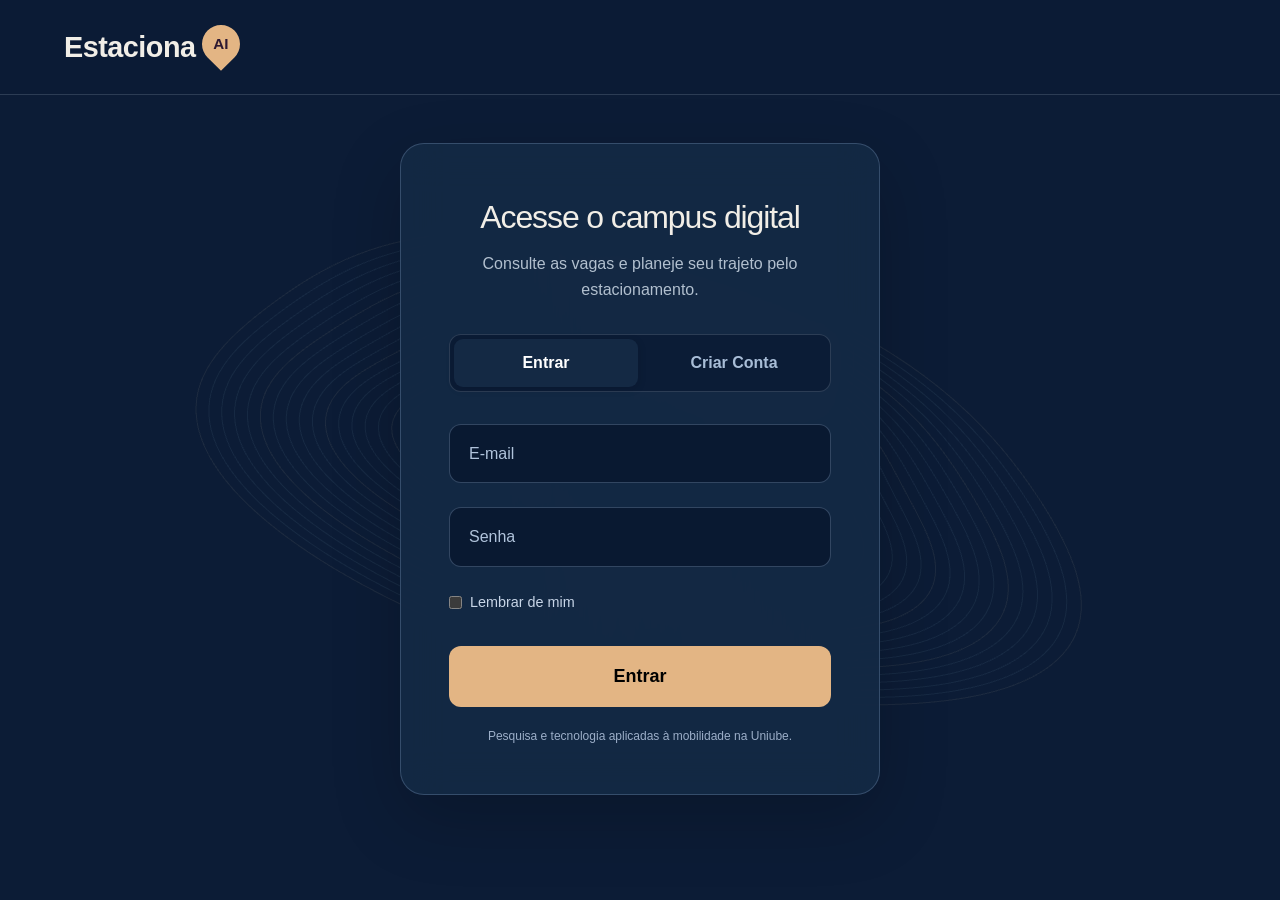
==== commit aa00a268: "Merge origin/main resolving connection conflicts" ====
--- a/web/app.html
+++ b/web/app.html
@@ -723,7 +723,8 @@
       const token = sessionStorage.getItem("estaciona_token") || localStorage.getItem("estaciona_token");
       if (token) {
         try {
-          const payload = JSON.parse(atob(token.split('.')[1]));
+          const base64 = token.split('.')[1].replace(/-/g, '+').replace(/_/g, '/');
+          const payload = JSON.parse(atob(base64.padEnd(Math.ceil(base64.length / 4) * 4, '=')));
           if (payload.role === 'admin') {
             const adminLink = document.getElementById("adminPanelLink");
             if (adminLink) adminLink.style.display = 'block';
@@ -822,11 +823,14 @@
         host.startsWith("192.168.") ||
         host.startsWith("10.") ||
         host.startsWith("172.") ||
-        host.endsWith(".local");
-      const apiHost = host.includes("ngrok") ? "localhost" : host;
-      const apiUrl = isLocal
+        host.endsWith(".local") ||
+        isIP;
+      const apiHost = host;
+      const apiUrl = host.includes("ngrok") ? window.location.origin : isLocal
         ? `http://${apiHost}:8000`
         : "https://api.estaciona.tech";
+      const authHeaders = () => ({ Authorization: `Bearer ${sessionStorage.getItem("estaciona_token") || localStorage.getItem("estaciona_token") || ""}` });
+      const escapeHtml = (value) => String(value).replace(/[&<>"']/g, (char) => ({ '&': '&amp;', '<': '&lt;', '>': '&gt;', '"': '&quot;', "'": '&#39;' })[char]);
 
       function requestRecommendationAndReserve(pathData) {
         if (!simulatedUserId) {
@@ -836,7 +840,7 @@
         activePinpointPath = pathData;
         let serverRoute = null;
 
-        fetch(`${apiUrl}/reservations/recommend?user_id=${simulatedUserId}`)
+        fetch(`${apiUrl}/reservations/recommend?user_id=${simulatedUserId}`, { headers: authHeaders() })
           .then((res) => {
             if (!res.ok) throw new Error("Estacionamento Lotado");
             return res.json();
@@ -850,9 +854,9 @@
               method: "POST",
               headers: {
                 "Content-Type": "application/json",
+                ...authHeaders(),
               },
               body: JSON.stringify({
-                user_id: simulatedUserId,
                 spot_id: spotId,
                 expires_at: expiresAt,
               }),
@@ -1306,7 +1310,7 @@
               infoHTML += `
               <div class="info-row" style="margin-bottom: 12px;">
                 <p style="margin-bottom: 4px; display: flex; justify-content: space-between; align-items: center; width: 100%;">
-                  <span>${pin.name}</span>
+                  <span>${escapeHtml(pin.name)}</span>
                   <span class="highlight" style="color: #ef4444;">Indisponível</span>
                 </p>
               </div>
@@ -1349,7 +1353,7 @@
               infoHTML += `
               <div class="info-row" style="margin-bottom: 12px;">
                 <p style="margin-bottom: 4px; display: flex; justify-content: space-between; align-items: center; width: 100%;">
-                  <span>${pin.name}</span>
+                  <span>${escapeHtml(pin.name)}</span>
                   <span class="highlight" style="color: ${color};">${freeSpots} vagas</span>
                 </p>
                 <div class="detailed-vagas" style="display: flex; gap: 6px; flex-wrap: wrap; margin-top: 6px; font-size: 0.72rem; font-weight: 600;">
@@ -1364,7 +1368,7 @@
             infoHTML += `
             <div class="info-row" style="margin-bottom: 12px;">
               <p style="margin-bottom: 4px; display: flex; justify-content: space-between; align-items: center; width: 100%;">
-                <span>${pin.name}</span>
+                <span>${escapeHtml(pin.name)}</span>
                 <span class="highlight" style="color: #ef4444;">Indisponível</span>
               </p>
             </div>
@@ -1373,7 +1377,7 @@
             infoHTML += `
             <div class="info-row" style="margin-bottom: 12px;">
               <p style="margin-bottom: 4px; display: flex; justify-content: space-between; align-items: center; width: 100%;">
-                <span>${pin.name}</span>
+                <span>${escapeHtml(pin.name)}</span>
                 <span class="highlight" style="color: #ef4444;">Indisponível</span>
               </p>
             </div>
@@ -1973,11 +1977,11 @@
             host.startsWith("192.168.") ||
             host.startsWith("10.") ||
             host.startsWith("172.") ||
-            host.endsWith(".local");
-          const apiHost = host.includes("ngrok") ? "localhost" : host;
-          const wsUrl = isLocal
-            ? `ws://${apiHost}:8000/ws/dashboard`
-            : "wss://api.estaciona.tech/ws/dashboard";
+            host.endsWith(".local") ||
+            isIP;
+          const apiHost = host;
+          const wsBase = host.includes("ngrok") ? `${window.location.protocol === "https:" ? "wss:" : "ws:"}//${host}` : isLocal ? `ws://${apiHost}:8000` : "wss://api.estaciona.tech";
+          const wsUrl = `${wsBase}/ws/app?user_id=${encodeURIComponent(simulatedUserId)}&token=${encodeURIComponent(token || "")}`;
 
           const ws = new WebSocket(wsUrl);
 
@@ -2082,6 +2086,7 @@
         if (response) {
           fetch(`${apiUrl}/reservations/${reservationToHandle.id}/confirm`, {
             method: "POST",
+            headers: authHeaders(),
           })
             .then(() => {
               window.resetCamera();
@@ -2093,17 +2098,10 @@
 
           fetch(`${apiUrl}/reservations/${reservationToHandle.id}/cancel`, {
             method: "PUT",
+            headers: authHeaders(),
           })
-            .then(() => {
-              return fetch(`${apiUrl}/spots/${intruderSpotId}/status`, {
-                method: "PUT",
-                headers: {
-                  "Content-Type": "application/json",
-                },
-                body: JSON.stringify({ status: "occupied" }),
-              });
-            })
-            .then(() => {
+            .then((res) => {
+              if (!res.ok) throw new Error("Falha ao cancelar reserva");
               if (activePinpointPath) {
                 requestRecommendationAndReserve(activePinpointPath);
               }
@@ -2147,6 +2145,7 @@
         if (response) {
           fetch(`${apiUrl}/reservations/${currentReservation.id}/extend`, {
             method: "PUT",
+            headers: authHeaders(),
           })
             .then((res) => {
               if (!res.ok) throw new Error();
@@ -2173,6 +2172,7 @@
 
         fetch(`${apiUrl}/reservations/${reservationToHandle.id}/cancel`, {
           method: "PUT",
+          headers: authHeaders(),
         })
           .then(() => {
             window.toggleSpot(reservationToHandle.spot_id, "free", false);
@@ -2245,18 +2245,14 @@
         const oldReservationId = currentReservation.id;
         const oldSpotId = currentReservation.spot_id;
 
-        fetch(`${apiUrl}/reservations/${oldReservationId}/cancel`, {
-          method: "PUT",
-        }).catch((err) => console.error("Erro ao cancelar reserva antiga:", err));
-
         const expiresAt = new Date(Date.now() + 120 * 1000).toISOString();
         fetch(`${apiUrl}/reservations`, {
           method: "POST",
           headers: {
             "Content-Type": "application/json",
+            ...authHeaders(),
           },
           body: JSON.stringify({
-            user_id: simulatedUserId,
             spot_id: newSpotId,
             expires_at: expiresAt,
           }),
@@ -2264,6 +2260,20 @@
           .then((res) => {
             if (!res.ok) throw new Error("Falha ao reservar nova vaga");
             return res.json();
+          })
+          .then(async (reservation) => {
+            const cancelled = await fetch(`${apiUrl}/reservations/${oldReservationId}/cancel`, {
+              method: "PUT",
+              headers: authHeaders(),
+            });
+            if (!cancelled.ok) {
+              await fetch(`${apiUrl}/reservations/${reservation.id}/cancel`, {
+                method: "PUT",
+                headers: authHeaders(),
+              });
+              throw new Error("Falha ao cancelar reserva antiga");
+            }
+            return reservation;
           })
           .then((reservation) => {
             window.toggleSpot(oldSpotId, "free", false);
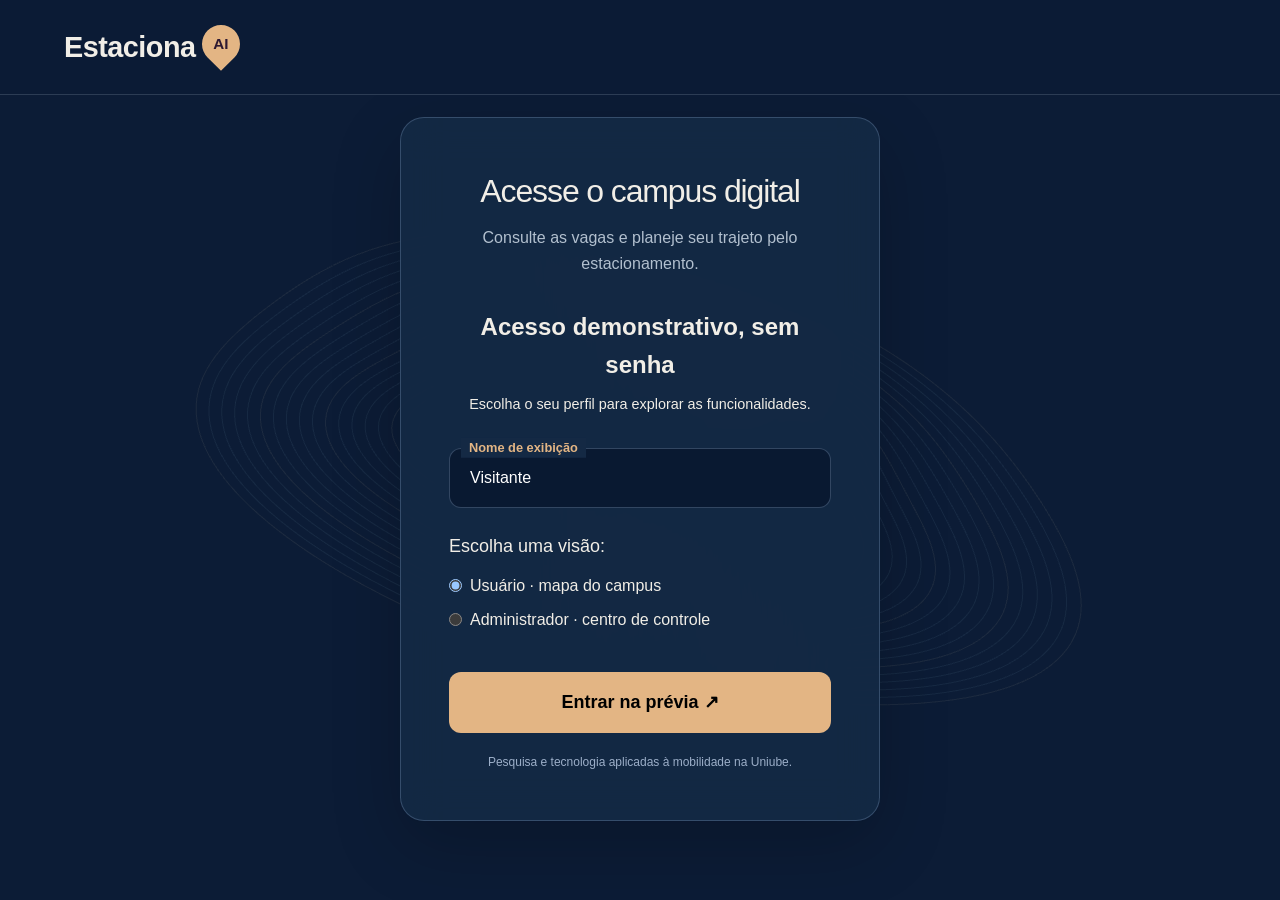
==== commit f75a38cf: "fix(demo): define isIP variable in app.html" ====
--- a/web/app.html
+++ b/web/app.html
@@ -816,6 +816,7 @@
       let hasExtended = false;
 
       const host = window.location.hostname || "localhost";
+      const isIP = /^([0-9]{1,3}\.){3}[0-9]{1,3}$/.test(host);
       const isLocal =
         host === "localhost" ||
         host === "127.0.0.1" ||
@@ -1970,6 +1971,7 @@
       function connectAppWebSocket() {
         try {
           const host = window.location.hostname || "localhost";
+      const isIP = /^([0-9]{1,3}\.){3}[0-9]{1,3}$/.test(host);
           const isLocal =
             host === "localhost" ||
             host === "127.0.0.1" ||
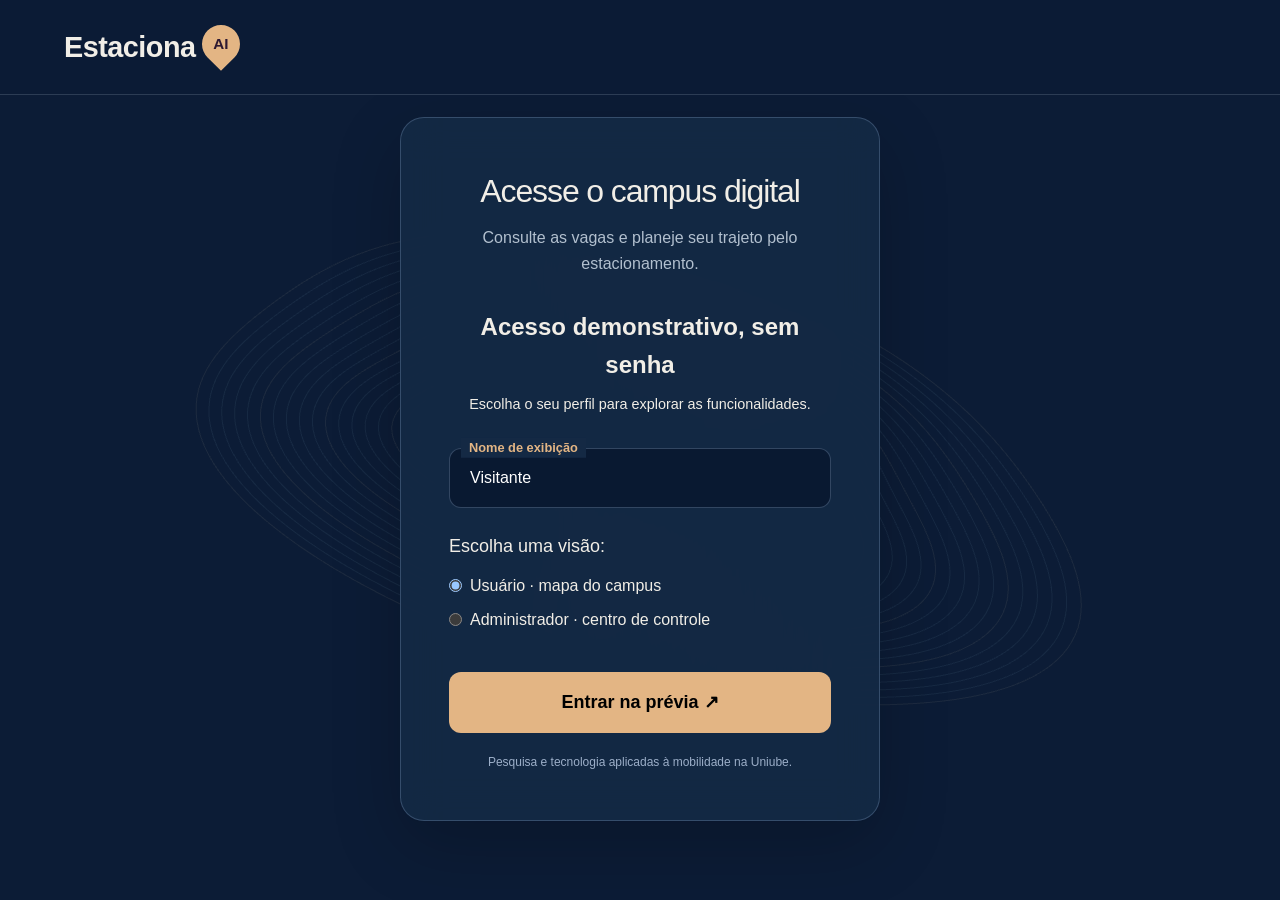
==== commit 859dc9f6: "fix(demo): force valid uuid for simulatedUserId to bypass backend auth" ====
--- a/web/app.html
+++ b/web/app.html
@@ -806,9 +806,8 @@
         }
       };
 
-      const simulatedUserId =
-        sessionStorage.getItem("estaciona_id") ||
-        localStorage.getItem("estaciona_id");
+      const _token = sessionStorage.getItem("estaciona_token") || localStorage.getItem("estaciona_token");
+      const simulatedUserId = _token === "demo-token" ? "00000000-0000-0000-0000-000000000000" : (sessionStorage.getItem("estaciona_id") || localStorage.getItem("estaciona_id"));
       let activePinpointPath = null;
       let currentReservation = null;
       let reservationTimerId = null;
